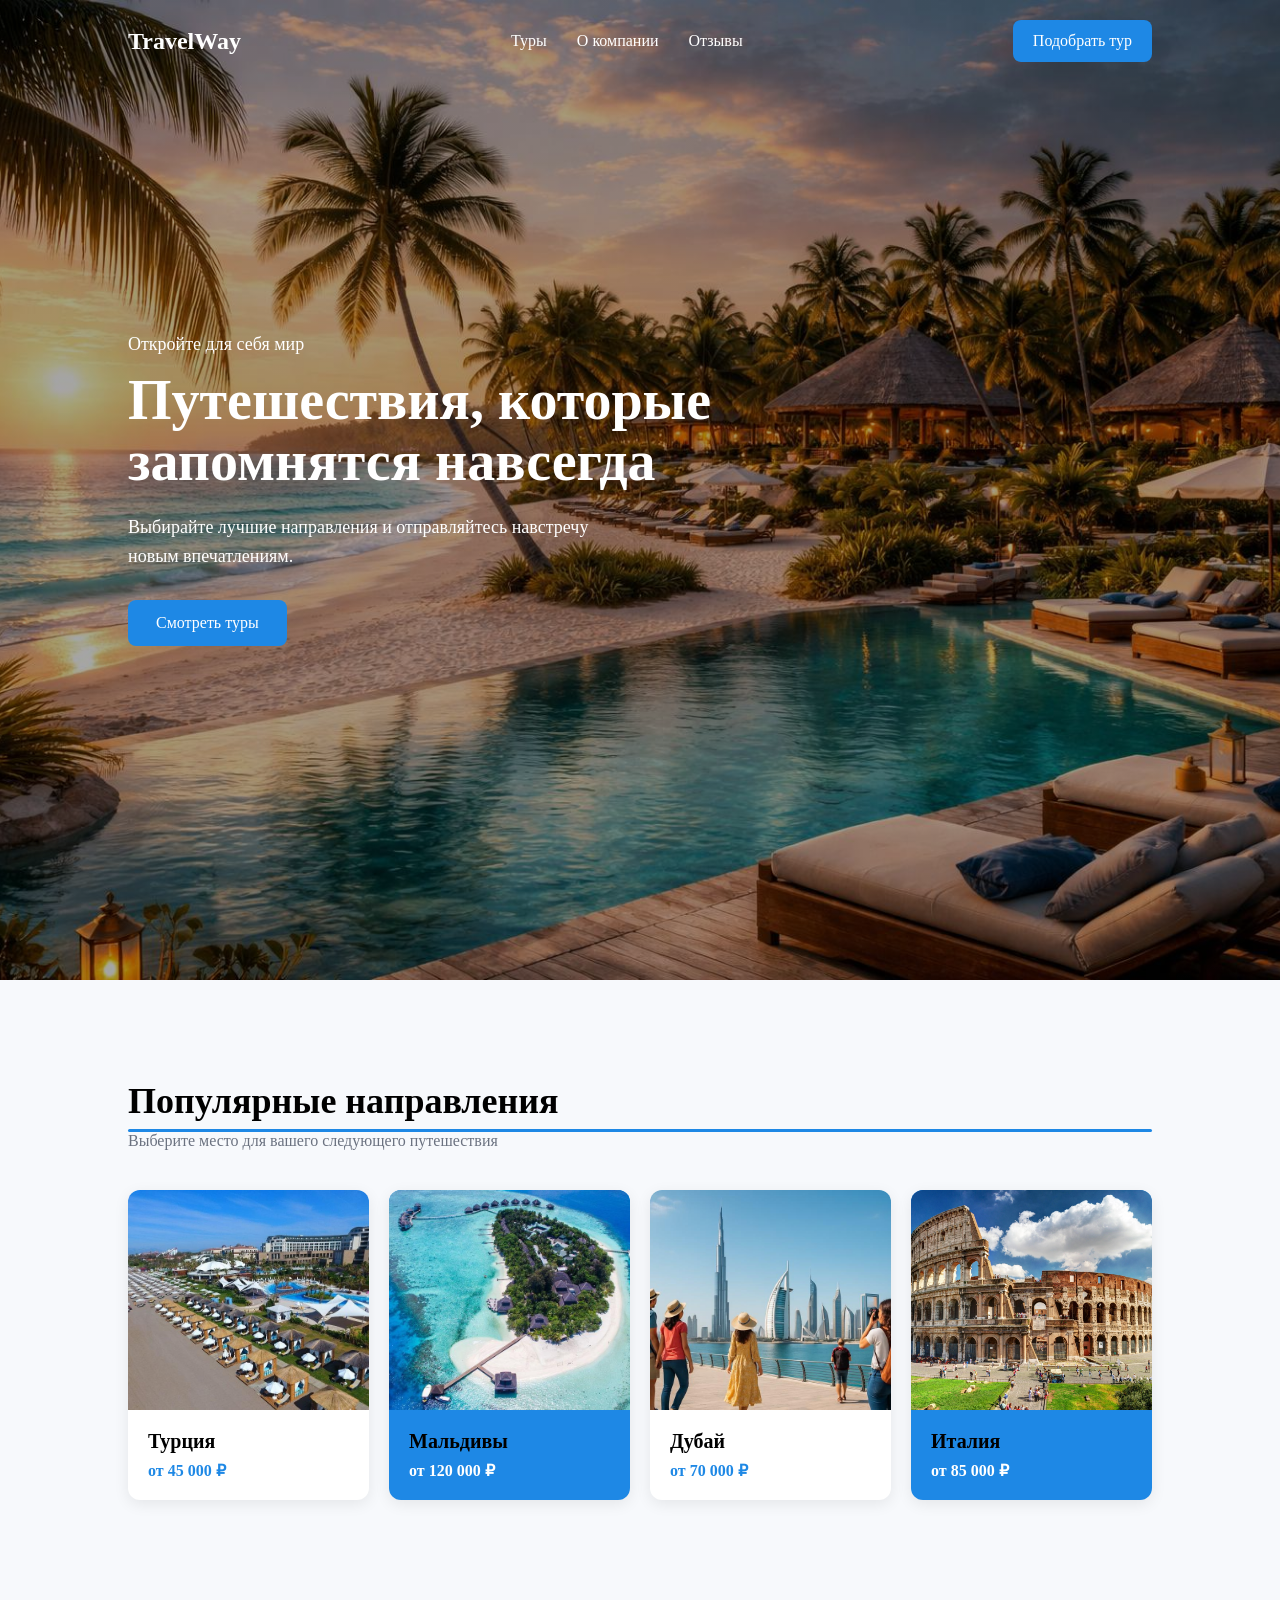
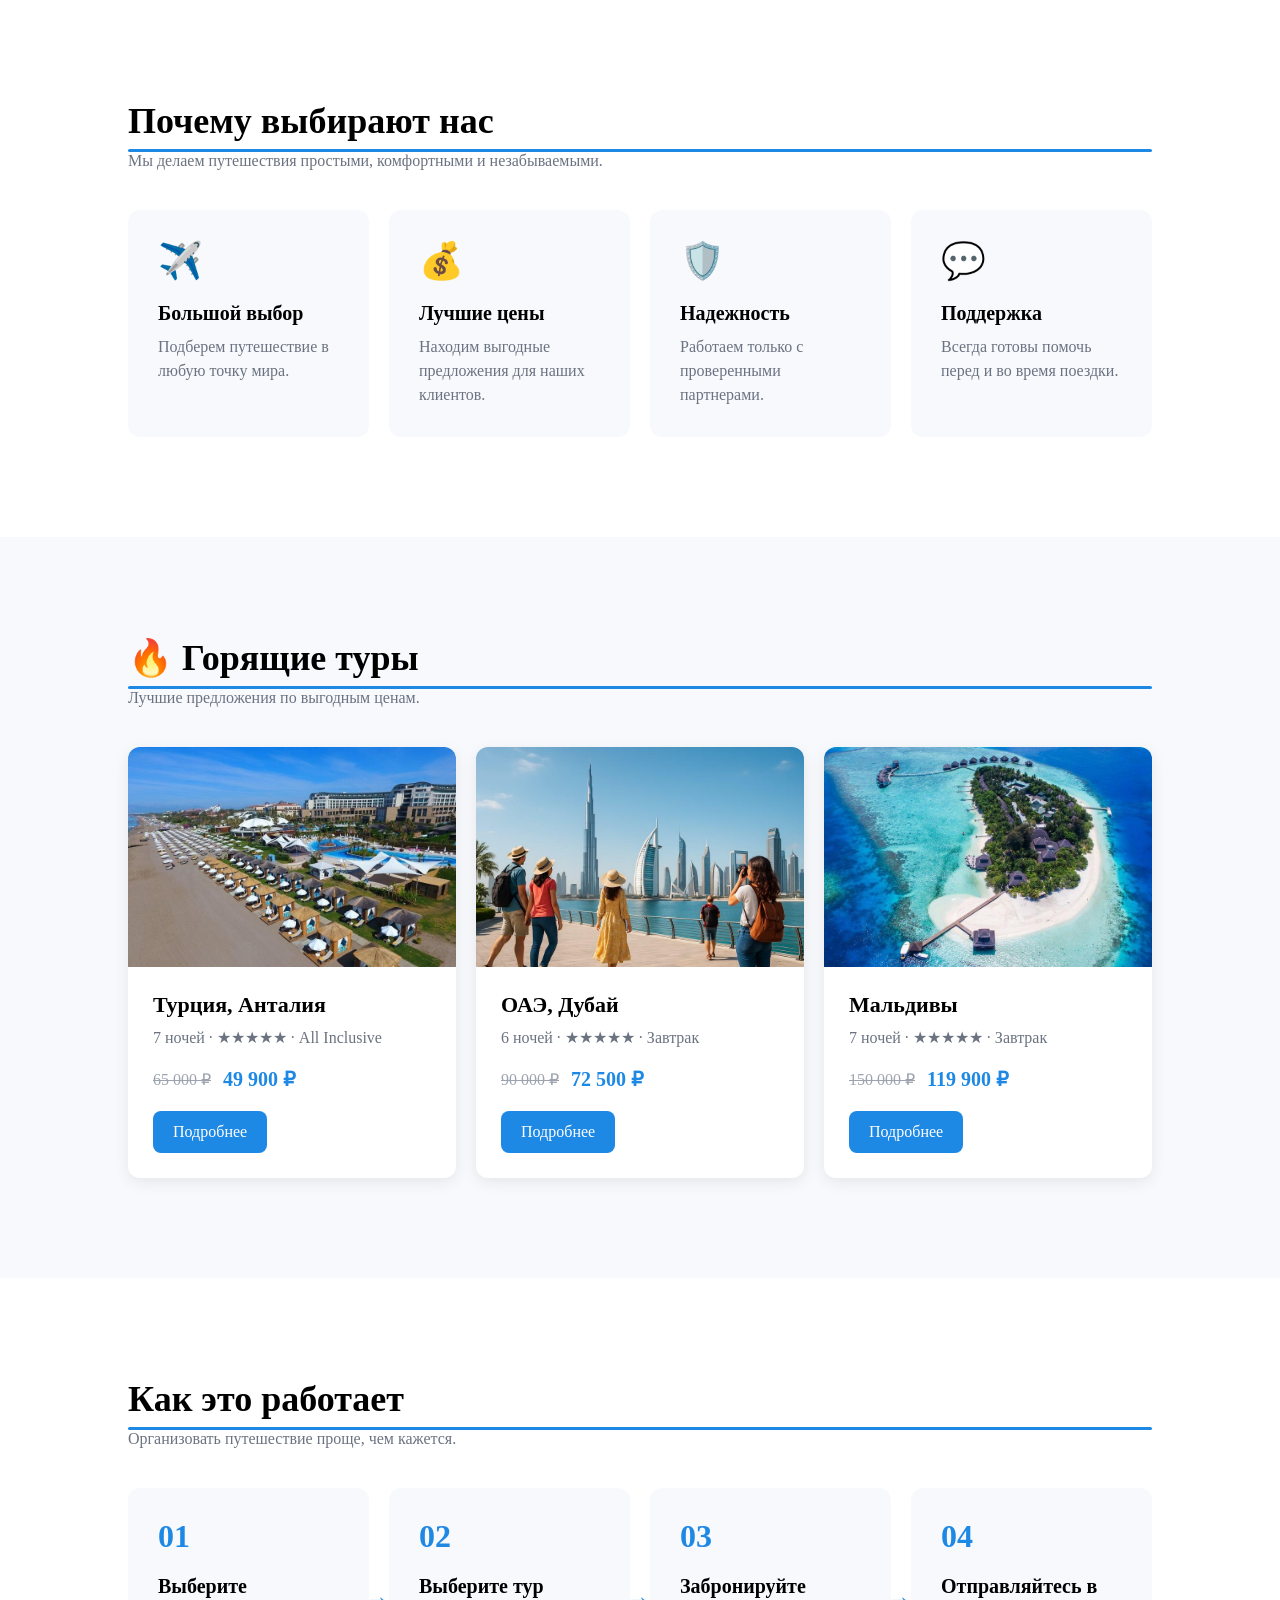
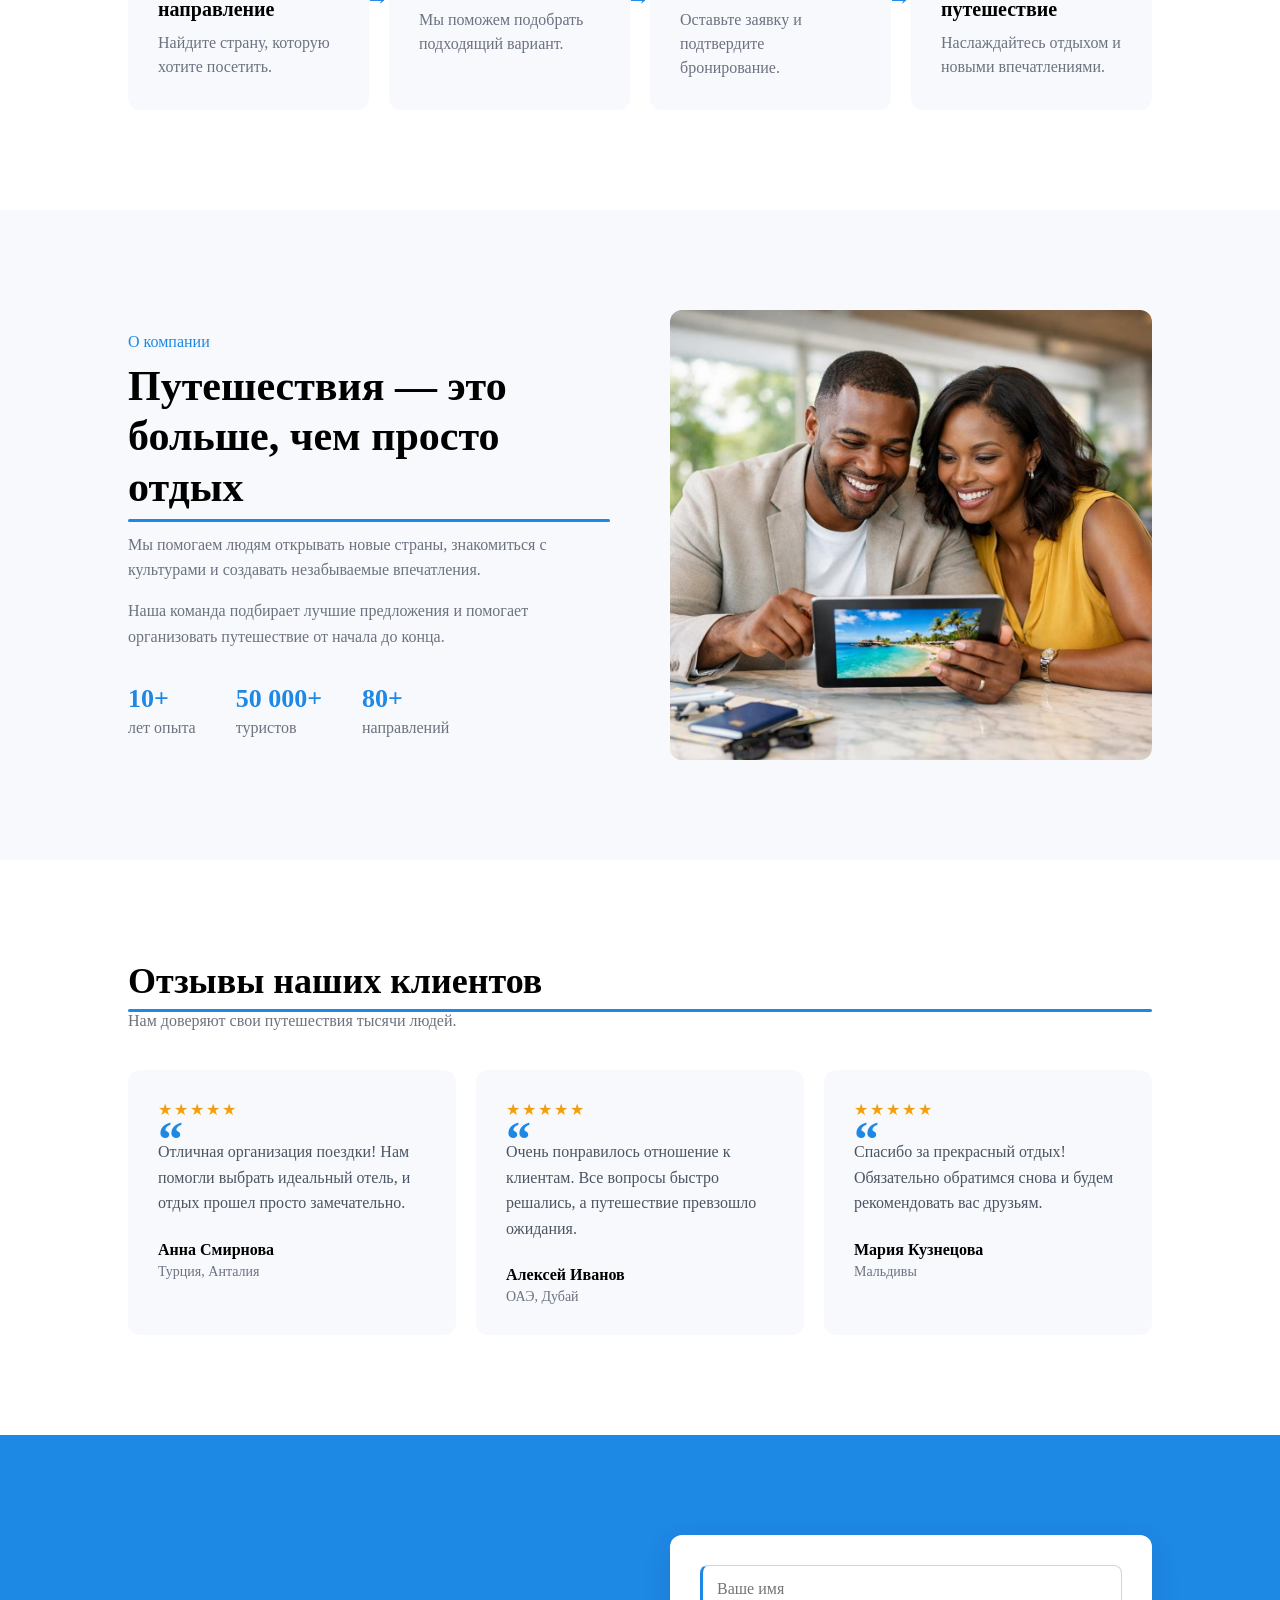
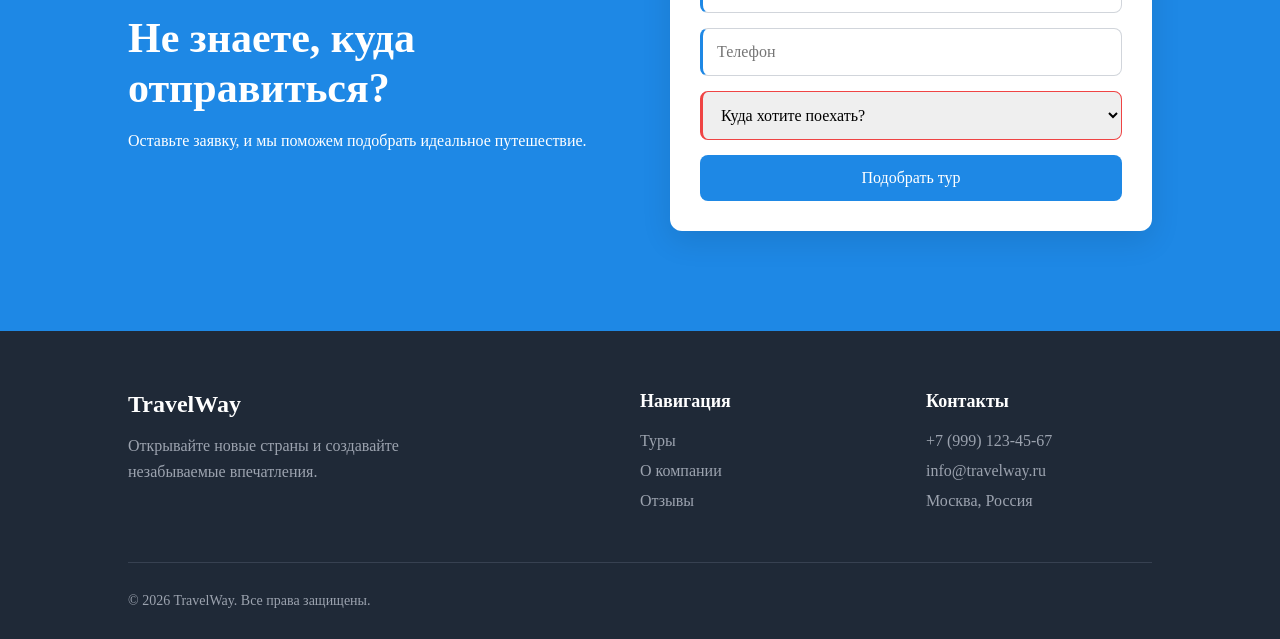
==== index.html @ 4aa08356 "first commit" ====
<!doctype html>
<html lang="ru">
    <head>
        <meta charset="UTF-8" />
        <meta name="viewport" content="width=device-width, initial-scale=1.0" />
        <link rel="stylesheet" href="css/global.css" />
        <link rel="stylesheet" href="css/theme.css" />
        <link rel="stylesheet" href="css/header_styles.css" />
        <link rel="stylesheet" href="css/hero_styles.css" />
        <link rel="stylesheet" href="css/destinations_styles.css" />
        <link rel="stylesheet" href="css/advantages_styles.css" />
        <link rel="stylesheet" href="css/hot-tours_styles.css" />
        <link rel="stylesheet" href="css/how-it-work_styles.css" />
        <link rel="stylesheet" href="css/about_styles.css" />
        <link rel="stylesheet" href="css/reviews_styles.css" />
        <link rel="stylesheet" href="css/app_styles.css" />
        <link rel="stylesheet" href="css/footer_styles.css" />
        <title>Travel Way</title>
    </head>
    <body>
        <header class="header">
            <div class="header__container">
                <a href="index.html" class="header__logo"> TravelWay </a>

                <nav class="header__nav">
                    <a href="#tours" class="header__link">Туры</a>
                    <a href="#about" class="header__link">О компании</a>
                    <a href="#reviews" class="header__link">Отзывы</a>
                </nav>

                <a href="#application" class="header__button"> Подобрать тур </a>
            </div>
        </header>

        <section class="hero">
            <div class="hero__content">
                <p class="hero__subtitle">Откройте для себя мир</p>

                <h1 class="hero__title">Путешествия, которые запомнятся навсегда</h1>

                <p class="hero__description">
                    Выбирайте лучшие направления и отправляйтесь навстречу новым впечатлениям.
                </p>

                <a href="#tours" class="hero__button"> Смотреть туры </a>
            </div>
        </section>

        <section class="destinations" id="destinations">
            <div class="destinations__container">
                <h2 class="destinations__title">Популярные направления</h2>

                <p class="destinations__description">Выберите место для вашего следующего путешествия</p>

                <div class="destinations__list">
                    <article class="destination-card">
                        <img class="destination-card__image" src="images/turkey.jpg" alt="Турция" />

                        <div class="destination-card__content">
                            <h3 class="destination-card__title">Турция</h3>
                            <p class="destination-card__price">от 45 000 ₽</p>
                        </div>
                    </article>

                    <article class="destination-card">
                        <img class="destination-card__image" src="images/maldives.jpg" alt="Мальдивы" />

                        <div class="destination-card__content">
                            <h3 class="destination-card__title">Мальдивы</h3>
                            <p class="destination-card__price">от 120 000 ₽</p>
                        </div>
                    </article>

                    <article class="destination-card">
                        <img class="destination-card__image" src="images/dubai.jpg" alt="Дубай" />

                        <div class="destination-card__content">
                            <h3 class="destination-card__title">Дубай</h3>
                            <p class="destination-card__price">от 70 000 ₽</p>
                        </div>
                    </article>

                    <article class="destination-card">
                        <img class="destination-card__image" src="images/italy.jpg" alt="Италия" />

                        <div class="destination-card__content">
                            <h3 class="destination-card__title">Италия</h3>
                            <p class="destination-card__price">от 85 000 ₽</p>
                        </div>
                    </article>
                </div>
            </div>
        </section>

        <section class="advantages">
            <div class="advantages__container">
                <h2 class="advantages__title">Почему выбирают нас</h2>

                <p class="advantages__description">Мы делаем путешествия простыми, комфортными и незабываемыми.</p>

                <div class="advantages__list">
                    <article class="advantage-card">
                        <div class="advantage-card__icon">✈️</div>

                        <h3 class="advantage-card__title">Большой выбор</h3>

                        <p class="advantage-card__description">Подберем путешествие в любую точку мира.</p>
                    </article>

                    <article class="advantage-card">
                        <div class="advantage-card__icon">💰</div>

                        <h3 class="advantage-card__title">Лучшие цены</h3>

                        <p class="advantage-card__description">Находим выгодные предложения для наших клиентов.</p>
                    </article>

                    <article class="advantage-card">
                        <div class="advantage-card__icon">🛡️</div>

                        <h3 class="advantage-card__title">Надежность</h3>

                        <p class="advantage-card__description">Работаем только с проверенными партнерами.</p>
                    </article>

                    <article class="advantage-card">
                        <div class="advantage-card__icon">💬</div>

                        <h3 class="advantage-card__title">Поддержка</h3>

                        <p class="advantage-card__description">Всегда готовы помочь перед и во время поездки.</p>
                    </article>
                </div>
            </div>
        </section>

        <section class="hot-tours" id="tours">
            <div class="hot-tours__container">
                <h2 class="hot-tours__title">🔥 Горящие туры</h2>

                <p class="hot-tours__description">Лучшие предложения по выгодным ценам.</p>

                <div class="hot-tours__list">
                    <article class="tour-card">
                        <img class="tour-card__image" src="images/turkey.jpg" alt="Турция, Анталия" />

                        <div class="tour-card__content">
                            <h3 class="tour-card__title">Турция, Анталия</h3>

                            <p class="tour-card__info">7 ночей · ★★★★★ · All Inclusive</p>

                            <div class="tour-card__prices">
                                <span class="tour-card__old-price"> 65 000 ₽ </span>

                                <span class="tour-card__price"> 49 900 ₽ </span>
                            </div>

                            <a href="#" class="tour-card__button"> Подробнее </a>
                        </div>
                    </article>

                    <article class="tour-card">
                        <img class="tour-card__image" src="images/dubai.jpg" alt="Дубай" />

                        <div class="tour-card__content">
                            <h3 class="tour-card__title">ОАЭ, Дубай</h3>

                            <p class="tour-card__info">6 ночей · ★★★★★ · Завтрак</p>

                            <div class="tour-card__prices">
                                <span class="tour-card__old-price"> 90 000 ₽ </span>

                                <span class="tour-card__price"> 72 500 ₽ </span>
                            </div>

                            <a href="#" class="tour-card__button"> Подробнее </a>
                        </div>
                    </article>

                    <article class="tour-card">
                        <img class="tour-card__image" src="images/maldives.jpg" alt="Мальдивы" />

                        <div class="tour-card__content">
                            <h3 class="tour-card__title">Мальдивы</h3>

                            <p class="tour-card__info">7 ночей · ★★★★★ · Завтрак</p>

                            <div class="tour-card__prices">
                                <span class="tour-card__old-price"> 150 000 ₽ </span>

                                <span class="tour-card__price"> 119 900 ₽ </span>
                            </div>

                            <a href="#" class="tour-card__button"> Подробнее </a>
                        </div>
                    </article>
                </div>
            </div>
        </section>

        <section class="how-it-works">
            <div class="how-it-works__container">
                <h2 class="how-it-works__title">Как это работает</h2>

                <p class="how-it-works__description">Организовать путешествие проще, чем кажется.</p>

                <div class="how-it-works__list">
                    <article class="step-card">
                        <span class="step-card__number">01</span>

                        <h3 class="step-card__title">Выберите направление</h3>

                        <p class="step-card__description">Найдите страну, которую хотите посетить.</p>
                    </article>

                    <article class="step-card">
                        <span class="step-card__number">02</span>

                        <h3 class="step-card__title">Выберите тур</h3>

                        <p class="step-card__description">Мы поможем подобрать подходящий вариант.</p>
                    </article>

                    <article class="step-card">
                        <span class="step-card__number">03</span>

                        <h3 class="step-card__title">Забронируйте</h3>

                        <p class="step-card__description">Оставьте заявку и подтвердите бронирование.</p>
                    </article>

                    <article class="step-card">
                        <span class="step-card__number">04</span>

                        <h3 class="step-card__title">Отправляйтесь в путешествие</h3>

                        <p class="step-card__description">Наслаждайтесь отдыхом и новыми впечатлениями.</p>
                    </article>
                </div>
            </div>
        </section>

        <section class="about" id="about">
            <div class="about__container">
                <div class="about__content">
                    <p class="about__subtitle">О компании</p>

                    <h2 class="about__title">Путешествия — это больше, чем просто отдых</h2>

                    <p class="about__description">
                        Мы помогаем людям открывать новые страны, знакомиться с культурами и создавать незабываемые
                        впечатления.
                    </p>

                    <p class="about__description">
                        Наша команда подбирает лучшие предложения и помогает организовать путешествие от начала до
                        конца.
                    </p>

                    <div class="about__statistics">
                        <div class="statistic">
                            <span class="statistic__number">10+</span>
                            <span class="statistic__text">лет опыта</span>
                        </div>

                        <div class="statistic">
                            <span class="statistic__number">50 000+</span>
                            <span class="statistic__text">туристов</span>
                        </div>

                        <div class="statistic">
                            <span class="statistic__number">80+</span>
                            <span class="statistic__text">направлений</span>
                        </div>
                    </div>
                </div>

                <div class="about__image-wrapper">
                    <img class="about__image" src="images/img7.jpg" alt="Путешественники" />
                </div>
            </div>
        </section>

        <section class="reviews" id="reviews">
            <div class="reviews__container">
                <h2 class="reviews__title">Отзывы наших клиентов</h2>

                <p class="reviews__description">Нам доверяют свои путешествия тысячи людей.</p>

                <div class="reviews__list">
                    <article class="review-card">
                        <div class="review-card__rating">★★★★★</div>

                        <p class="review-card__text">
                            Отличная организация поездки! Нам помогли выбрать идеальный отель, и отдых прошел просто
                            замечательно.
                        </p>

                        <div class="review-card__author">
                            <span class="review-card__name"> Анна Смирнова </span>

                            <span class="review-card__location"> Турция, Анталия </span>
                        </div>
                    </article>

                    <article class="review-card">
                        <div class="review-card__rating">★★★★★</div>

                        <p class="review-card__text">
                            Очень понравилось отношение к клиентам. Все вопросы быстро решались, а путешествие превзошло
                            ожидания.
                        </p>

                        <div class="review-card__author">
                            <span class="review-card__name"> Алексей Иванов </span>

                            <span class="review-card__location"> ОАЭ, Дубай </span>
                        </div>
                    </article>

                    <article class="review-card">
                        <div class="review-card__rating">★★★★★</div>

                        <p class="review-card__text">
                            Спасибо за прекрасный отдых! Обязательно обратимся снова и будем рекомендовать вас друзьям.
                        </p>

                        <div class="review-card__author">
                            <span class="review-card__name"> Мария Кузнецова </span>

                            <span class="review-card__location"> Мальдивы </span>
                        </div>
                    </article>
                </div>
            </div>
        </section>

        <section class="application" id="application">
            <div class="application__container">
                <div class="application__content">
                    <h2 class="application__title">Не знаете, куда отправиться?</h2>

                    <p class="application__description">
                        Оставьте заявку, и мы поможем подобрать идеальное путешествие.
                    </p>
                </div>

                <form class="application__form">
                    <input class="application__input" type="text" placeholder="Ваше имя" required />

                    <input class="application__input" type="tel" placeholder="Телефон" required />

                    <select class="application__select" required>
                        <option value="" selected disabled>Куда хотите поехать?</option>

                        <option value="turkey">Турция</option>
                        <option value="uae">ОАЭ</option>
                        <option value="maldives">Мальдивы</option>
                        <option value="italy">Италия</option>
                    </select>

                    <button class="application__button" type="submit">Подобрать тур</button>
                </form>
            </div>
        </section>

        <footer class="footer">
            <div class="footer__container">
                <div class="footer__main">
                    <div class="footer__brand">
                        <a href="#" class="footer__logo"> TravelWay </a>

                        <p class="footer__description">
                            Открывайте новые страны и создавайте незабываемые впечатления.
                        </p>
                    </div>

                    <div class="footer__column">
                        <h3 class="footer__title">Навигация</h3>

                        <ul class="footer__list">
                            <li class="footer__item">
                                <a href="#tours" class="footer__link">Туры</a>
                            </li>

                            <li class="footer__item">
                                <a href="#about" class="footer__link">О компании</a>
                            </li>

                            <li class="footer__item">
                                <a href="#reviews" class="footer__link">Отзывы</a>
                            </li>
                        </ul>
                    </div>

                    <div class="footer__column">
                        <h3 class="footer__title">Контакты</h3>

                        <ul class="footer__list">
                            <li class="footer__item">
                                <a href="tel:+79991234567" class="footer__link"> +7 (999) 123-45-67 </a>
                            </li>

                            <li class="footer__item">
                                <a href="mailto:info@travelway.ru" class="footer__link"> info@travelway.ru </a>
                            </li>

                            <li class="footer__item">Москва, Россия</li>
                        </ul>
                    </div>
                </div>

                <div class="footer__bottom">
                    <p class="footer__copyright">© 2026 TravelWay. Все права защищены.</p>
                </div>
            </div>
        </footer>
    </body>
</html>
---- css/global.css ----
* {
    margin: 0;
    padding: 0;
}

ul {
  list-style-type: none;
  margin: 0;
  padding: 0;
}

a {
    text-decoration: none;
}

h2 {
    position: relative;
}

h2::after {
    content: "";
    position: absolute;
    bottom: -10px;
    left: 0;

    width: 100%;
    height: 3px;

    background-color: #1e88e5;
    border-radius: 2px;
}
---- css/theme.css ----
:root {
    --primaryColor: #1E88E5;
    --accentColor: #00BFA6;
    --bgColor: #F7F9FC;
    --fontColor: #1F2937;

    --mediaLarge: "(max-width: 1019px)";
    --mediaMedium: "(max-width: 769px)";
    --mediaSmall: "(max-width: 426px)";
}
---- css/header_styles.css ----
.header {
    position: absolute;
    top: 0;
    left: 0;
    width: 100%;
    padding: 20px 10%;
    box-sizing: border-box;
    z-index: 10;

    .header__container {
        display: flex;
        align-items: center;
        justify-content: space-between;
        max-width: 1200px;
        margin: 0 auto;
    }
}

.header__logo {
    color: #ffffff;
    font-size: 24px;
    font-weight: 700;
    text-decoration: none;
}

.header__nav {
    display: flex;
    gap: 30px;
    ~a {
        color: #ffffff;
    }
}

.header__link {
    color: #ffffff;
}

.header__link:hover {
    opacity: 0.8;
}

.header__link[href^="#"]::after {
    content: "";

    position: absolute;
    bottom: -5px;
    left: 0;

    width: 0;
    height: 2px;

    background-color: #ffffff;
    transition: width 0.2s;
}

.header__link[href^="#"]:hover::after {
    width: 100%;
}

.header__button {
    padding: 12px 20px;
    border-radius: 8px;
    background-color: #1e88e5;
    color: #ffffff;
    text-decoration: none;
}

.header__button:hover {
    background-color: #1976d2;
}

@media (max-width: 700px) {
    .header__nav {
        display: none;
    }
}

@media (max-width: 500px) {
    .header {
        padding: 20px;
    }

    .header__button {
        padding: 10px 15px;
        font-size: 14px;
    }

}
---- css/hero_styles.css ----
.hero {
    min-height: 100vh;
    display: flex;
    align-items: center;
    padding: 40px 10%;
    background:
        linear-gradient(rgba(0, 0, 0, 0.35), rgba(0, 0, 0, 0.35)),
        url("../images/img1.jpg") center / cover;
}

.hero__content {
    max-width: 650px;
    color: #ffffff;
}

.hero__subtitle {
    margin-bottom: 15px;
    font-size: 18px;
}

.hero__title {
    margin-bottom: 20px;
    font-size: 56px;
    line-height: 1.1;
}

.hero__description {
    max-width: 500px;
    margin-bottom: 30px;
    font-size: 18px;
    line-height: 1.6;
}

.hero__button {
    display: inline-block;
    padding: 14px 28px;
    border-radius: 8px;
    background-color: #1e88e5;
    color: #ffffff;
    text-decoration: none;
}

.hero__button:hover {
    background-color: #1976d2;
}
---- css/destinations_styles.css ----
.destinations {
    padding: 100px 10%;
    background-color: #f7f9fc;
}

.destinations__container {
    max-width: 1200px;
    margin: 0 auto;

    .destinations__title {
        margin-bottom: 10px;
        font-size: 36px;
    }

    >p {
        margin-bottom: 40px;
        color: #6b7280;
    }

}


/* Вверху destinations__description */

.destinations__list {
    display: grid;
    grid-template-columns: repeat(4, 1fr);
    gap: 20px;
}

.destination-card {
    overflow: hidden;
    border-radius: 12px;
    background-color: #ffffff;
    box-shadow: 0 4px 15px rgba(0, 0, 0, 0.08);
}

.destination-card:nth-child(even) {
    background-color: var(--primaryColor);

    .destination-card__price {
        color: #ffffff;
    }
}

.destination-card__image {
    display: block;
    width: 100%;
    height: 220px;
    object-fit: cover;
}

.destination-card__content {
    padding: 20px;
}

.destination-card__title {
    margin-bottom: 8px;
    font-size: 20px;
}

.destination-card__price {
    color: var(--primaryColor);
    font-weight: 600;
}

@media (max-width: 900px) {
    .destinations__list {
        grid-template-columns: repeat(2, 1fr);
    }
}

@media (max-width: 500px) {
    .destinations {
        padding: 70px 20px;
    }

    .destinations__list {
        grid-template-columns: 1fr;
    }

    .destinations__title {
        font-size: 30px;
    }
}
---- css/advantages_styles.css ----
.advantages {
    padding: 100px 10%;
}

.advantages__container {
    max-width: 1200px;
    margin: 0 auto;
}

.advantages__title {
    margin-bottom: 10px;
    font-size: 36px;
}

.advantages__description {
    margin-bottom: 40px;
    color: #6b7280;
}

.advantages__list {
    display: grid;
    grid-template-columns: repeat(4, 1fr);
    gap: 20px;
}

.advantage-card {
    padding: 30px;
    border-radius: 12px;
    background-color: #f7f9fc;
}

.advantage-card__icon {
    margin-bottom: 20px;
    font-size: 36px;
}

.advantage-card__title {
    margin-bottom: 10px;
    font-size: 20px;
}

.advantage-card__description {
    margin: 0;
    color: #6b7280;
    line-height: 1.5;
}

@media (max-width: 900px) {
    .advantages__list {
        grid-template-columns: repeat(2, 1fr);
    }
}

@media (max-width: 500px) {
    .advantages {
        padding: 70px 20px;
    }

    .advantages__list {
        grid-template-columns: 1fr;
    }

    .advantages__title {
        font-size: 30px;
    }
}
---- css/hot-tours_styles.css ----
.hot-tours {
    padding: 100px 10%;
    background-color: #f7f9fc;
}

.hot-tours__container {
    max-width: 1200px;
    margin: 0 auto;
}

.hot-tours__title {
    margin-bottom: 10px;
    font-size: 36px;
}

.hot-tours__description {
    margin-bottom: 40px;
    color: #6b7280;
}

.hot-tours__list {
    display: grid;
    grid-template-columns: repeat(3, 1fr);
    gap: 20px;
}

.tour-card {
    overflow: hidden;
    border-radius: 12px;
    background-color: #ffffff;
    box-shadow: 0 4px 15px rgba(0, 0, 0, 0.08);
}

.tour-card__image {
    display: block;
    width: 100%;
    height: 220px;
    object-fit: cover;
}

.tour-card__content {
    padding: 25px;
}

.tour-card__title {
    margin-bottom: 10px;
    font-size: 22px;
}

.tour-card__info {
    margin-bottom: 20px;
    color: #6b7280;
}

.tour-card__prices {
    display: flex;
    align-items: center;
    gap: 12px;
    margin-bottom: 20px;
}

.tour-card__old-price {
    color: #9ca3af;
    text-decoration: line-through;
}

.tour-card__price {
    font-size: 20px;
    font-weight: 600;
    color: #1e88e5;
}

.tour-card__button {
    display: inline-block;
    padding: 12px 20px;
    border-radius: 8px;
    background-color: #1e88e5;
    color: #ffffff;
    text-decoration: none;
}

.tour-card__button:hover {
    background-color: #1976d2;
}

@media (max-width: 900px) {
    .hot-tours__list {
        grid-template-columns: repeat(2, 1fr);
    }
}

@media (max-width: 600px) {
    .hot-tours {
        padding: 70px 20px;
    }

    .hot-tours__list {
        grid-template-columns: 1fr;
    }

    .hot-tours__title {
        font-size: 30px;
    }

}
---- css/how-it-work_styles.css ----
.how-it-works {
    padding: 100px 10%;
}

.how-it-works__container {
    max-width: 1200px;
    margin: 0 auto;
}

.how-it-works__title {
    margin-bottom: 10px;
    font-size: 36px;
}

.how-it-works__description {
    margin-bottom: 40px;
    color: #6b7280;
}

.how-it-works__list {
    display: grid;
    grid-template-columns: repeat(4, 1fr);
    gap: 20px;
}

.step-card {
    position: relative;
    padding: 30px;
    border-radius: 12px;
    background-color: #f7f9fc;
}

.step-card:not(:last-child)::after {
    content: "→";

    position: absolute;
    top: 50%;
    right: -20px;

    transform: translateY(-50%);

    color: #1e88e5;
    font-size: 24px;
}

.step-card__number {
    display: block;
    margin-bottom: 20px;
    font-size: 32px;
    font-weight: 700;
    color: #1e88e5;
}

.step-card__title {
    margin-bottom: 10px;
    font-size: 20px;
}

.step-card__description {
    margin: 0;
    color: #6b7280;
    line-height: 1.5;
}

@media (max-width: 900px) {
    .how-it-works__list {
        grid-template-columns: repeat(2, 1fr);
    }

    .step-card::after {
        display: none;
    }
}

@media (max-width: 500px) {
    .how-it-works {
        padding: 70px 20px;
    }


    .how-it-works__list {
        grid-template-columns: 1fr;
    }

    .how-it-works__title {
        font-size: 30px;
    }

}
---- css/about_styles.css ----
.about {
    padding: 100px 10%;
    background-color: #f7f9fc;
}

.about__container {
    display: grid;
    grid-template-columns: 1fr 1fr;
    align-items: center;
    gap: 60px;
    max-width: 1200px;
    margin: 0 auto;
}

.about__subtitle {
    margin-bottom: 10px;
    color: #1e88e5;
}

.about__title {
    margin-bottom: 20px;
    font-size: 42px;
    line-height: 1.2;
}

.about__description {
    margin-bottom: 15px;
    color: #6b7280;
    line-height: 1.6;
}

.about__statistics {
    display: flex;
    gap: 40px;
    margin-top: 35px;
}

.statistic {
    display: flex;
    flex-direction: column;
}

.statistic__number {
    font-size: 26px;
    font-weight: 700;
    color: #1e88e5;
}

.statistic__text {
    margin-top: 5px;
    color: #6b7280;
}

.about__image-wrapper {
    overflow: hidden;
    border-radius: 12px;
}

.about__image {
    display: block;
    width: 100%;
    height: 450px;
    object-fit: cover;
}

@media (max-width: 900px) {
    .about__container {
        grid-template-columns: 1fr;
    }

    .about__image {
        height: 350px;
    }

}

@media (max-width: 500px) {
    .about {
        padding: 70px 20px;
    }

    .about__title {
        font-size: 30px;
    }

    .about__statistics {
        flex-wrap: wrap;
        gap: 25px;
    }

}
---- css/reviews_styles.css ----
.reviews {
    padding: 100px 10%;
}

.reviews__container {
    max-width: 1200px;
    margin: 0 auto;
}

.reviews__title {
    margin-bottom: 10px;
    font-size: 36px;
}

.reviews__description {
    margin-bottom: 40px;
    color: #6b7280;
}

.reviews__list {
    display: grid;
    grid-template-columns: repeat(3, 1fr);
    gap: 20px;
}

.review-card {
    padding: 30px;
    border-radius: 12px;
    background-color: #f7f9fc;
}

.review-card__rating {
    margin-bottom: 20px;
    color: #f59e0b;
    letter-spacing: 2px;
}

.review-card__text {
    position: relative;
    margin-bottom: 25px;
    line-height: 1.6;
    color: #4b5563;
}

.review-card__text::before {
    content: "“";

    position: absolute;
    top: -40px;
    left: 0;

    color: #1e88e5;
    font-size: 50px;
    font-weight: 700;
}

.review-card__author {
    display: flex;
    flex-direction: column;
}

.review-card__name {
    font-weight: 600;
}

.review-card__location {
    margin-top: 5px;
    color: #6b7280;
    font-size: 14px;
}

@media (max-width: 900px) {
    .reviews__list {
        grid-template-columns: 1fr;
    }
}

@media (max-width: 500px) {
    .reviews {
        padding: 70px 20px;
    }


    .reviews__title {
        font-size: 30px;
    }


}
---- css/app_styles.css ----
.application {
    padding: 100px 10%;
    background-color: #1e88e5;
}

.application__container {
    display: grid;
    grid-template-columns: 1fr 1fr;
    align-items: center;
    gap: 60px;
    max-width: 1200px;
    margin: 0 auto;
}

.application__title {
    margin-bottom: 15px;
    color: #ffffff;
    font-size: 42px;
    line-height: 1.2;
}

.application__description {
    margin: 0;
    color: #ffffff;
    line-height: 1.6;
}

.application__form {
    display: flex;
    flex-direction: column;
    gap: 15px;
    padding: 30px;
    border-radius: 12px;
    background-color: #ffffff;
    box-shadow: 0 10px 30px rgba(0, 0, 0, 0.1);
}

.application__input,
.application__select {
    width: 100%;
    padding: 14px;
    border: 1px solid #d1d5db;
    box-sizing: border-box;
    border-radius: 8px;
    outline: none;
    font: inherit;
    transition: border-color 0.2s, box-shadow 0.2s;
}

.application__input:focus,
.application__select:focus {
    border-color: #1e88e5;
    box-shadow: 0 0 0 3px rgba(30, 136, 229, 0.15);
}

/* Обязательные поля */

.application__input:required,
.application__select:required {
    border-left: 3px solid #1e88e5;
}

/* Корректно заполненные поля */

.application__input:valid,
.application__select:valid {
    border-color: #22c55e;
}

/* Некорректно заполненные поля */

.application__input:invalid:not(:placeholder-shown) {
    border-color: #ef4444;
}

.application__select:invalid {
    border-color: #ef4444;
}

/* Кнопка */

:default {
    padding: 14px;
    border: none;
    border-radius: 8px;
    background-color: #1e88e5;
    color: #ffffff;
    font: inherit;
    cursor: pointer;
    transition: background-color 0.2s, transform 0.2s;
}

.application__button:hover {
    background-color: #1976d2;
}

.application__button:active {
    transform: scale(0.98);
}

.application__button:focus {
    outline: 3px solid rgba(30, 136, 229, 0.3);
}

/* Адаптивность */

@media (max-width: 900px) {
    .application__container {
        grid-template-columns: 1fr;
    }
}

@media (max-width: 500px) {
    .application {
        padding: 70px 20px;
    }

    .application__title {
        font-size: 30px;
    }

    .application__form {
        padding: 20px;
    }
}
---- css/footer_styles.css ----
.footer {
    padding: 60px 10% 30px;
    background-color: #1f2937;
    color: #ffffff;
}

.footer__container {
    max-width: 1200px;
    margin: 0 auto;
}

.footer__main {
    display: grid;
    grid-template-columns: 2fr 1fr 1fr;
    gap: 60px;
    padding-bottom: 40px;
}

.footer__logo {
    color: #ffffff;
    font-size: 24px;
    font-weight: 700;
    text-decoration: none;
}

.footer__description {
    max-width: 350px;
    margin-top: 15px;
    color: #9ca3af;
    line-height: 1.6;
}

.footer__title {
    margin-bottom: 20px;
    font-size: 18px;
}

.footer__list {
    margin: 0;
    padding: 0;
    list-style: none;
}

.footer__item {
    margin-bottom: 12px;
    color: #9ca3af;
}

.footer__link {
    color: #9ca3af;
    text-decoration: none;
}

.footer__link:hover {
    color: #ffffff;
}

.footer__bottom {
    padding-top: 30px;
    border-top: 1px solid #374151;
}

.footer__copyright {
    margin: 0;
    color: #9ca3af;
    font-size: 14px;
}

@media (max-width: 700px) {
    .footer__main {
        grid-template-columns: 1fr;
        gap: 35px;
    }
}

@media (max-width: 500px) {
    .footer {
        padding: 50px 20px 25px;
    }
}
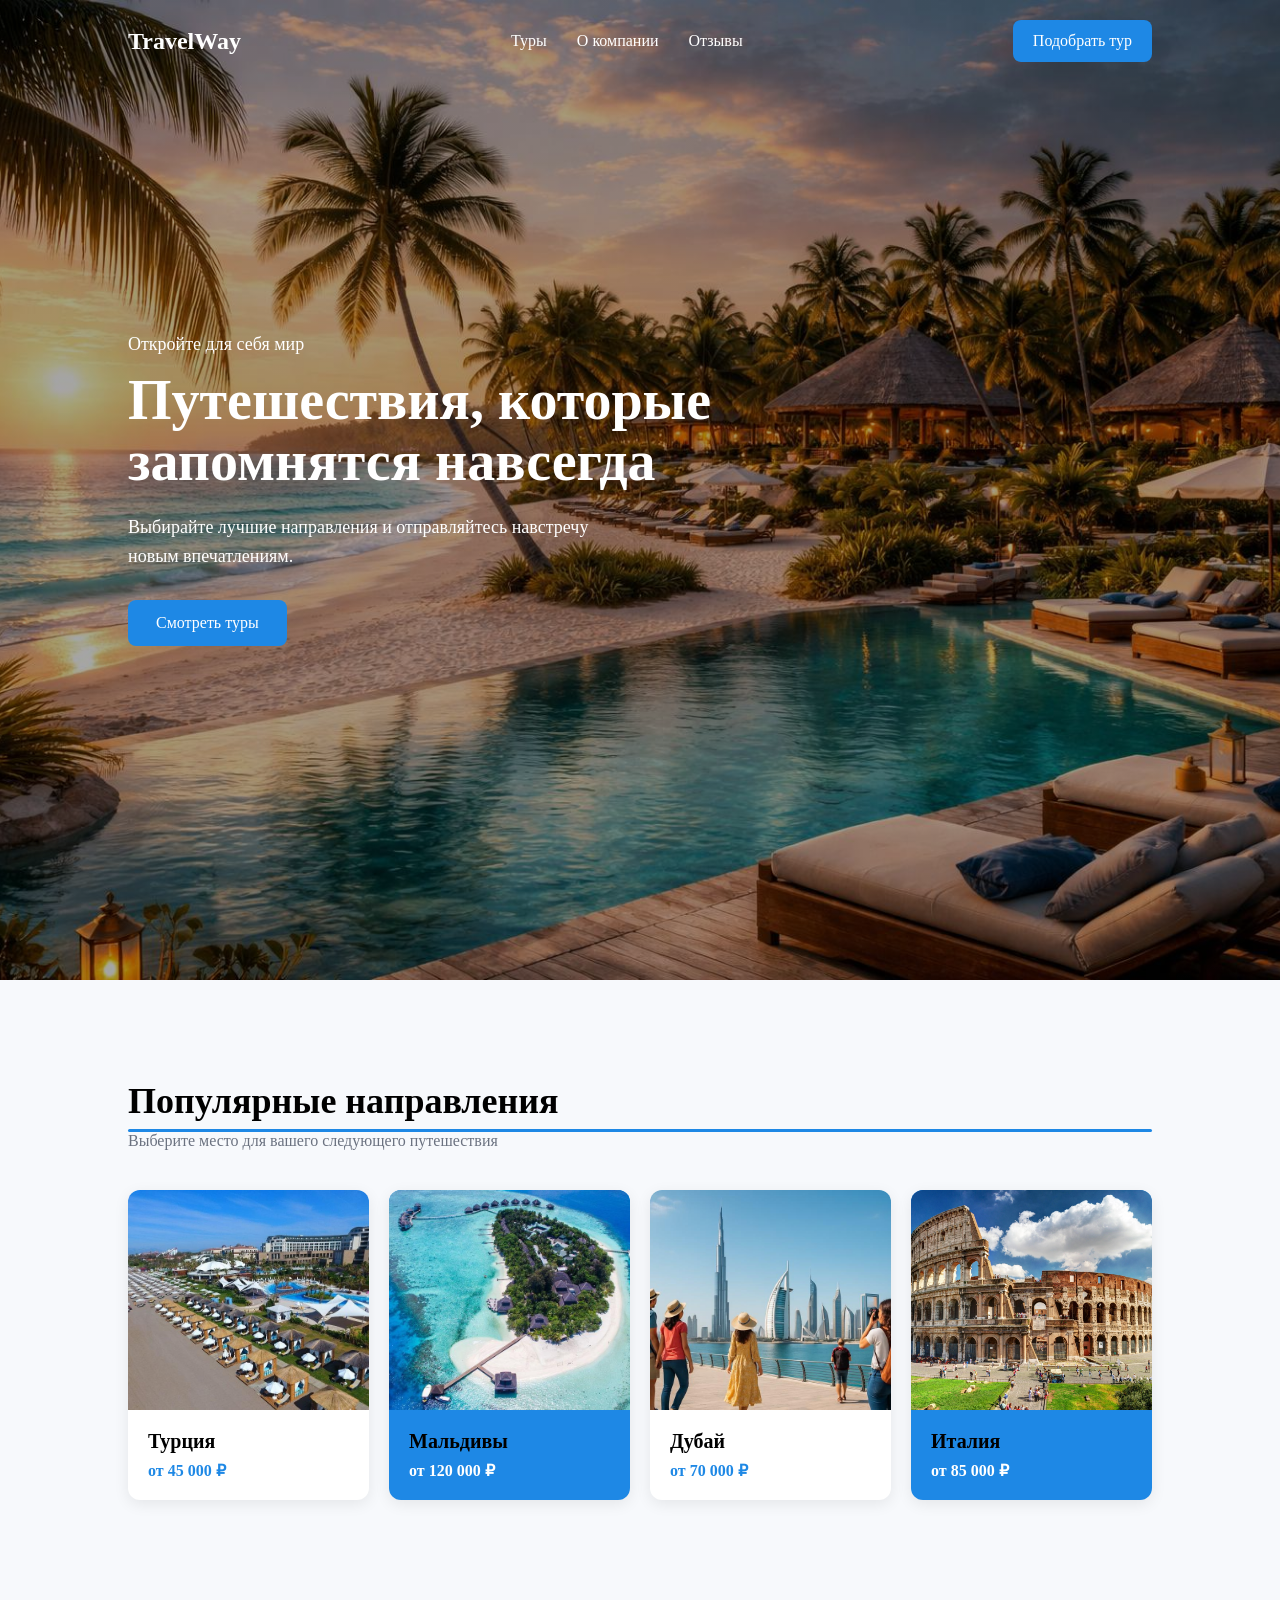
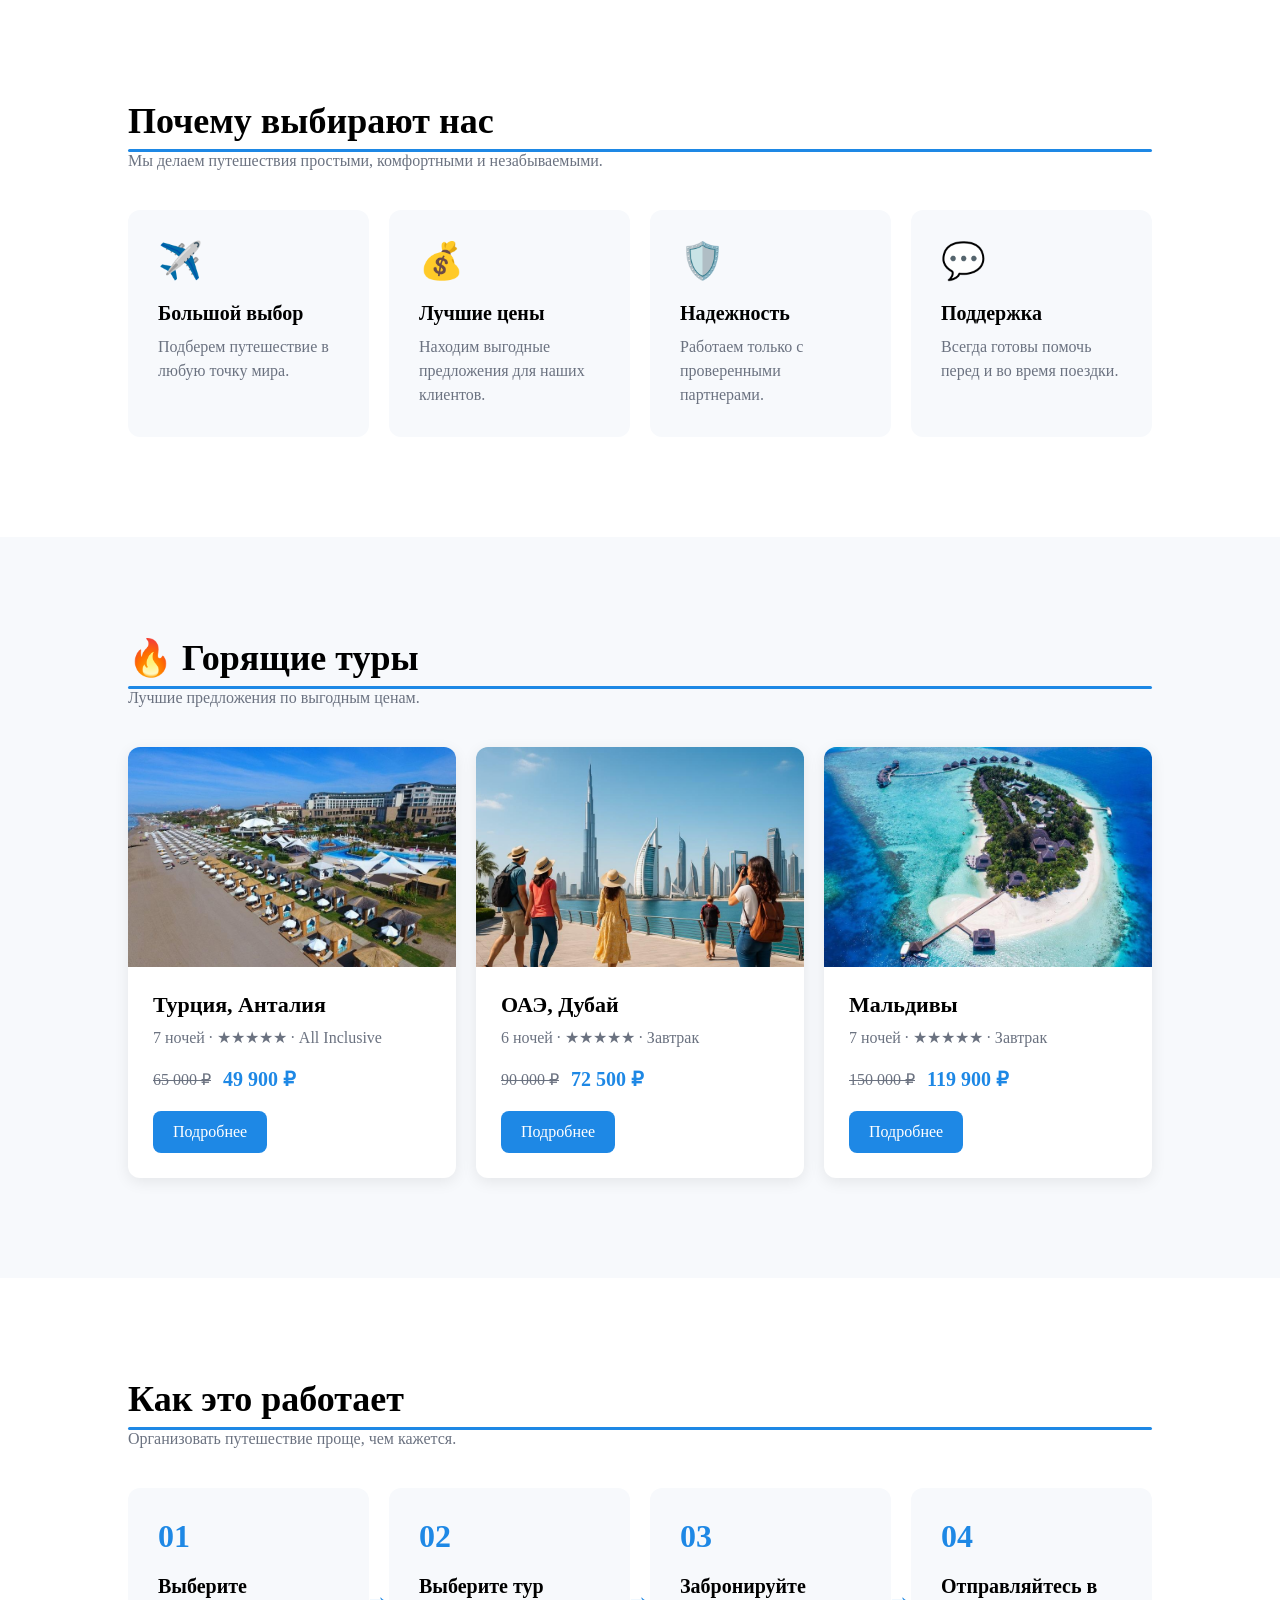
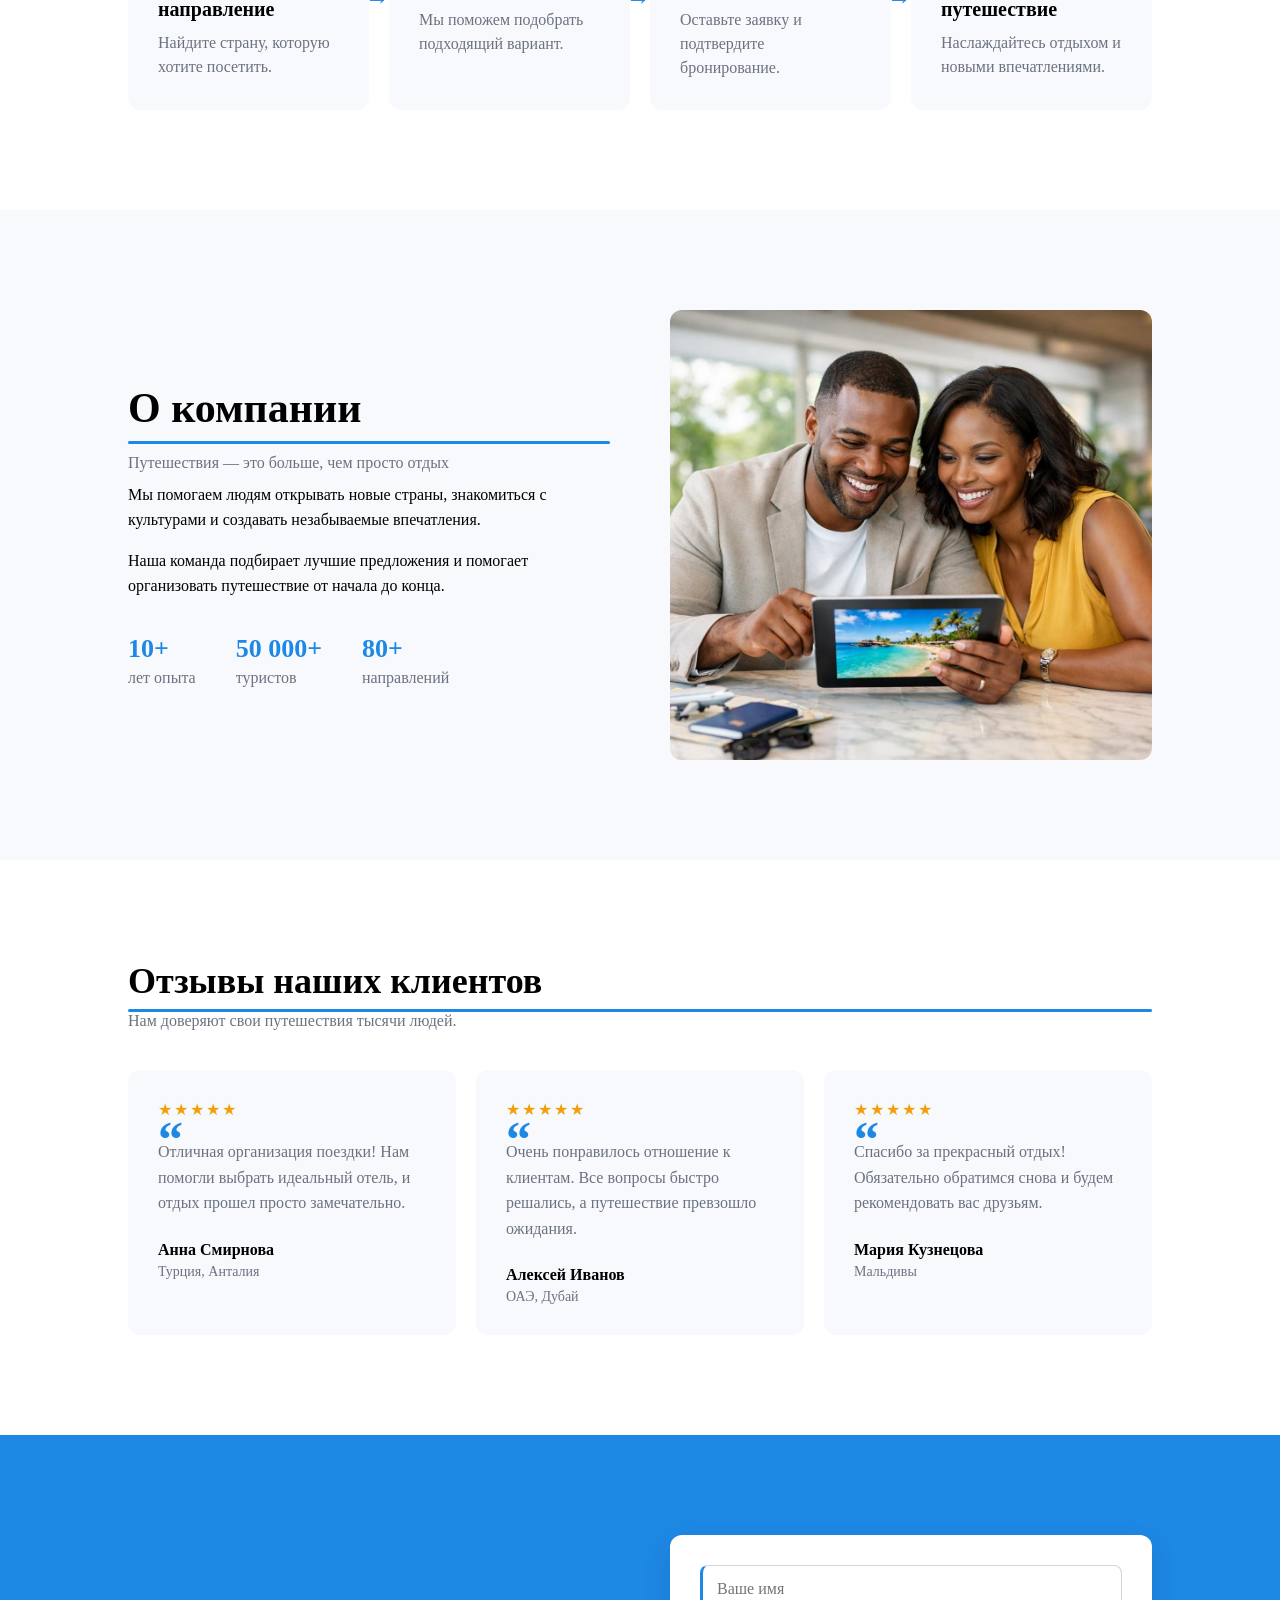
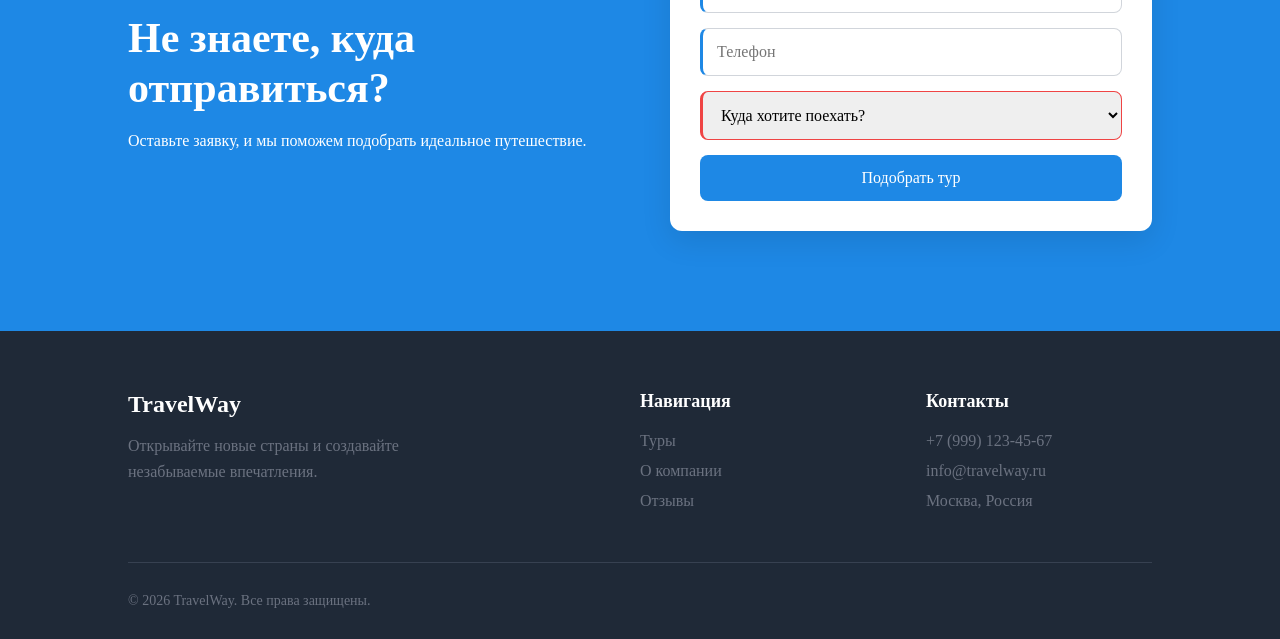
==== commit 0691cad3: "применил глобальные переменные цветов" ====
--- a/index.html
+++ b/index.html
@@ -243,16 +243,16 @@
         <section class="about" id="about">
             <div class="about__container">
                 <div class="about__content">
-                    <p class="about__subtitle">О компании</p>
-
-                    <h2 class="about__title">Путешествия — это больше, чем просто отдых</h2>
-
-                    <p class="about__description">
+                    <h2 class="about__title">О компании</h2>
+                    
+                    <p class="about__subtitle">Путешествия — это больше, чем просто отдых</p>
+
+                    <p class="about__text">
                         Мы помогаем людям открывать новые страны, знакомиться с культурами и создавать незабываемые
                         впечатления.
                     </p>
 
-                    <p class="about__description">
+                    <p class="about__text">
                         Наша команда подбирает лучшие предложения и помогает организовать путешествие от начала до
                         конца.
                     </p>
--- a/css/theme.css
+++ b/css/theme.css
@@ -1,8 +1,10 @@
 :root {
     --primaryColor: #1E88E5;
+    --hoverColor: #1976d2;
     --accentColor: #00BFA6;
     --bgColor: #F7F9FC;
-    --fontColor: #1F2937;
+    --textColor: #1F2937;
+    --subTitleColor: #6b7280;
 
     --mediaLarge: "(max-width: 1019px)";
     --mediaMedium: "(max-width: 769px)";
--- a/css/header_styles.css
+++ b/css/header_styles.css
@@ -60,13 +60,13 @@
 .header__button {
     padding: 12px 20px;
     border-radius: 8px;
-    background-color: #1e88e5;
+    background-color: var(--primaryColor);
     color: #ffffff;
     text-decoration: none;
 }
 
 .header__button:hover {
-    background-color: #1976d2;
+    background-color: var(--hoverColor);
 }
 
 @media (max-width: 700px) {
--- a/css/hero_styles.css
+++ b/css/hero_styles.css
@@ -35,11 +35,11 @@
     display: inline-block;
     padding: 14px 28px;
     border-radius: 8px;
-    background-color: #1e88e5;
+    background-color: var(--primaryColor);
     color: #ffffff;
     text-decoration: none;
 }
 
 .hero__button:hover {
-    background-color: #1976d2;
+    background-color: var(--hoverColor);
 }
--- a/css/destinations_styles.css
+++ b/css/destinations_styles.css
@@ -1,26 +1,22 @@
 .destinations {
     padding: 100px 10%;
-    background-color: #f7f9fc;
+    background-color: var(--bgColor);
 }
 
 .destinations__container {
     max-width: 1200px;
     margin: 0 auto;
-
-    .destinations__title {
-        margin-bottom: 10px;
-        font-size: 36px;
-    }
-
-    >p {
-        margin-bottom: 40px;
-        color: #6b7280;
-    }
-
 }
 
+.destinations__title {
+    margin-bottom: 10px;
+    font-size: 36px;
+}
 
-/* Вверху destinations__description */
+.destinations__description {
+    margin-bottom: 40px;
+    color: var(--subTitleColor);
+}
 
 .destinations__list {
     display: grid;
--- a/css/advantages_styles.css
+++ b/css/advantages_styles.css
@@ -14,7 +14,7 @@
 
 .advantages__description {
     margin-bottom: 40px;
-    color: #6b7280;
+    color: var(--subTitleColor);
 }
 
 .advantages__list {
@@ -26,7 +26,7 @@
 .advantage-card {
     padding: 30px;
     border-radius: 12px;
-    background-color: #f7f9fc;
+    background-color: var(--bgColor);
 }
 
 .advantage-card__icon {
@@ -41,7 +41,7 @@
 
 .advantage-card__description {
     margin: 0;
-    color: #6b7280;
+    color: var(--subTitleColor);
     line-height: 1.5;
 }
 
--- a/css/hot-tours_styles.css
+++ b/css/hot-tours_styles.css
@@ -1,6 +1,6 @@
 .hot-tours {
     padding: 100px 10%;
-    background-color: #f7f9fc;
+    background-color: var(--bgColor);
 }
 
 .hot-tours__container {
@@ -15,7 +15,7 @@
 
 .hot-tours__description {
     margin-bottom: 40px;
-    color: #6b7280;
+    color: var(--subTitleColor);
 }
 
 .hot-tours__list {
@@ -49,7 +49,7 @@
 
 .tour-card__info {
     margin-bottom: 20px;
-    color: #6b7280;
+    color: var(--subTitleColor);
 }
 
 .tour-card__prices {
@@ -60,27 +60,27 @@
 }
 
 .tour-card__old-price {
-    color: #9ca3af;
+    color: var(--subTitleColor);
     text-decoration: line-through;
 }
 
 .tour-card__price {
     font-size: 20px;
     font-weight: 600;
-    color: #1e88e5;
+    color: var(--primaryColor);
 }
 
 .tour-card__button {
     display: inline-block;
     padding: 12px 20px;
     border-radius: 8px;
-    background-color: #1e88e5;
+    background-color: var(--primaryColor);
     color: #ffffff;
     text-decoration: none;
 }
 
 .tour-card__button:hover {
-    background-color: #1976d2;
+    background-color: var(--hoverColor);
 }
 
 @media (max-width: 900px) {
--- a/css/how-it-work_styles.css
+++ b/css/how-it-work_styles.css
@@ -14,7 +14,7 @@
 
 .how-it-works__description {
     margin-bottom: 40px;
-    color: #6b7280;
+    color: var(--subTitleColor);
 }
 
 .how-it-works__list {
@@ -27,7 +27,7 @@
     position: relative;
     padding: 30px;
     border-radius: 12px;
-    background-color: #f7f9fc;
+    background-color: var(--bgColor);
 }
 
 .step-card:not(:last-child)::after {
@@ -39,7 +39,7 @@
 
     transform: translateY(-50%);
 
-    color: #1e88e5;
+    color: var(--primaryColor);
     font-size: 24px;
 }
 
@@ -48,7 +48,7 @@
     margin-bottom: 20px;
     font-size: 32px;
     font-weight: 700;
-    color: #1e88e5;
+    color: var(--primaryColor);
 }
 
 .step-card__title {
@@ -58,7 +58,7 @@
 
 .step-card__description {
     margin: 0;
-    color: #6b7280;
+    color: var(--subTitleColor);
     line-height: 1.5;
 }
 
--- a/css/about_styles.css
+++ b/css/about_styles.css
@@ -1,6 +1,6 @@
 .about {
     padding: 100px 10%;
-    background-color: #f7f9fc;
+    background-color: var(--bgColor);
 }
 
 .about__container {
@@ -12,20 +12,19 @@
     margin: 0 auto;
 }
 
-.about__subtitle {
-    margin-bottom: 10px;
-    color: #1e88e5;
-}
-
 .about__title {
     margin-bottom: 20px;
     font-size: 42px;
     line-height: 1.2;
 }
 
-.about__description {
+.about__subtitle {
+    margin-bottom: 10px;
+    color: var(--subTitleColor);
+}
+
+.about__text {
     margin-bottom: 15px;
-    color: #6b7280;
     line-height: 1.6;
 }
 
@@ -43,12 +42,12 @@
 .statistic__number {
     font-size: 26px;
     font-weight: 700;
-    color: #1e88e5;
+    color: var(--primaryColor);
 }
 
 .statistic__text {
     margin-top: 5px;
-    color: #6b7280;
+    color: var(--subTitleColor);
 }
 
 .about__image-wrapper {
@@ -71,7 +70,6 @@
     .about__image {
         height: 350px;
     }
-
 }
 
 @media (max-width: 500px) {
@@ -87,5 +85,4 @@
         flex-wrap: wrap;
         gap: 25px;
     }
-
 }
--- a/css/reviews_styles.css
+++ b/css/reviews_styles.css
@@ -14,7 +14,7 @@
 
 .reviews__description {
     margin-bottom: 40px;
-    color: #6b7280;
+    color: var(--subTitleColor);
 }
 
 .reviews__list {
@@ -26,7 +26,7 @@
 .review-card {
     padding: 30px;
     border-radius: 12px;
-    background-color: #f7f9fc;
+    background-color: var(--bgColor);
 }
 
 .review-card__rating {
@@ -39,7 +39,7 @@
     position: relative;
     margin-bottom: 25px;
     line-height: 1.6;
-    color: #4b5563;
+    color: var(--subTitleColor);
 }
 
 .review-card__text::before {
@@ -49,7 +49,7 @@
     top: -40px;
     left: 0;
 
-    color: #1e88e5;
+    color: var(--primaryColor);
     font-size: 50px;
     font-weight: 700;
 }
@@ -65,7 +65,7 @@
 
 .review-card__location {
     margin-top: 5px;
-    color: #6b7280;
+    color: var(--subTitleColor);
     font-size: 14px;
 }
 
--- a/css/app_styles.css
+++ b/css/app_styles.css
@@ -1,6 +1,6 @@
 .application {
     padding: 100px 10%;
-    background-color: #1e88e5;
+    background-color: var(--primaryColor);
 }
 
 .application__container {
@@ -49,7 +49,7 @@
 
 .application__input:focus,
 .application__select:focus {
-    border-color: #1e88e5;
+    border-color: var(--primaryColor);
     box-shadow: 0 0 0 3px rgba(30, 136, 229, 0.15);
 }
 
@@ -57,7 +57,7 @@
 
 .application__input:required,
 .application__select:required {
-    border-left: 3px solid #1e88e5;
+    border-left: 3px solid var(--primaryColor);
 }
 
 /* Корректно заполненные поля */
@@ -83,7 +83,7 @@
     padding: 14px;
     border: none;
     border-radius: 8px;
-    background-color: #1e88e5;
+    background-color: var(--primaryColor);
     color: #ffffff;
     font: inherit;
     cursor: pointer;
@@ -91,7 +91,7 @@
 }
 
 .application__button:hover {
-    background-color: #1976d2;
+    background-color: var(--hoverColor);
 }
 
 .application__button:active {
--- a/css/footer_styles.css
+++ b/css/footer_styles.css
@@ -26,7 +26,7 @@
 .footer__description {
     max-width: 350px;
     margin-top: 15px;
-    color: #9ca3af;
+    color: var(--subTitleColor);
     line-height: 1.6;
 }
 
@@ -43,11 +43,11 @@
 
 .footer__item {
     margin-bottom: 12px;
-    color: #9ca3af;
+    color: var(--subTitleColor);
 }
 
 .footer__link {
-    color: #9ca3af;
+    color: var(--subTitleColor);
     text-decoration: none;
 }
 
@@ -62,7 +62,7 @@
 
 .footer__copyright {
     margin: 0;
-    color: #9ca3af;
+    color: var(--subTitleColor);
     font-size: 14px;
 }
 
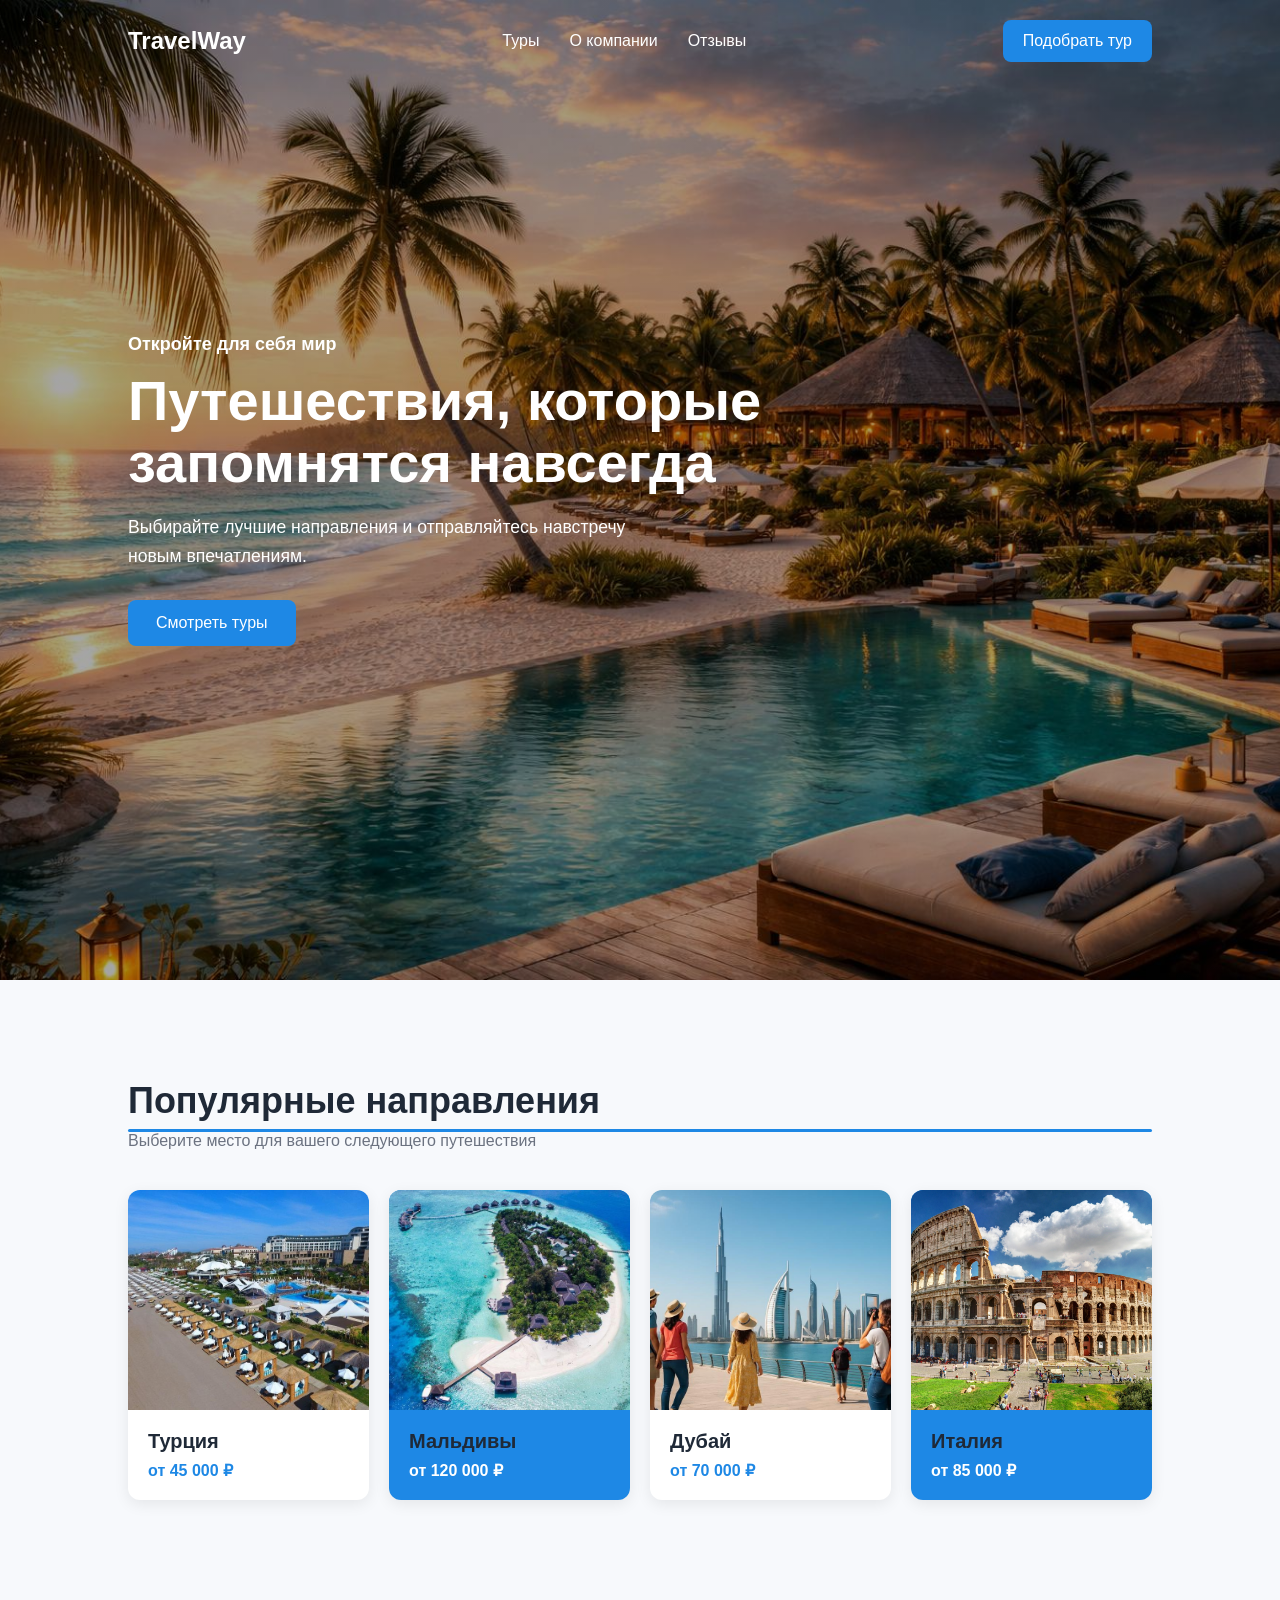
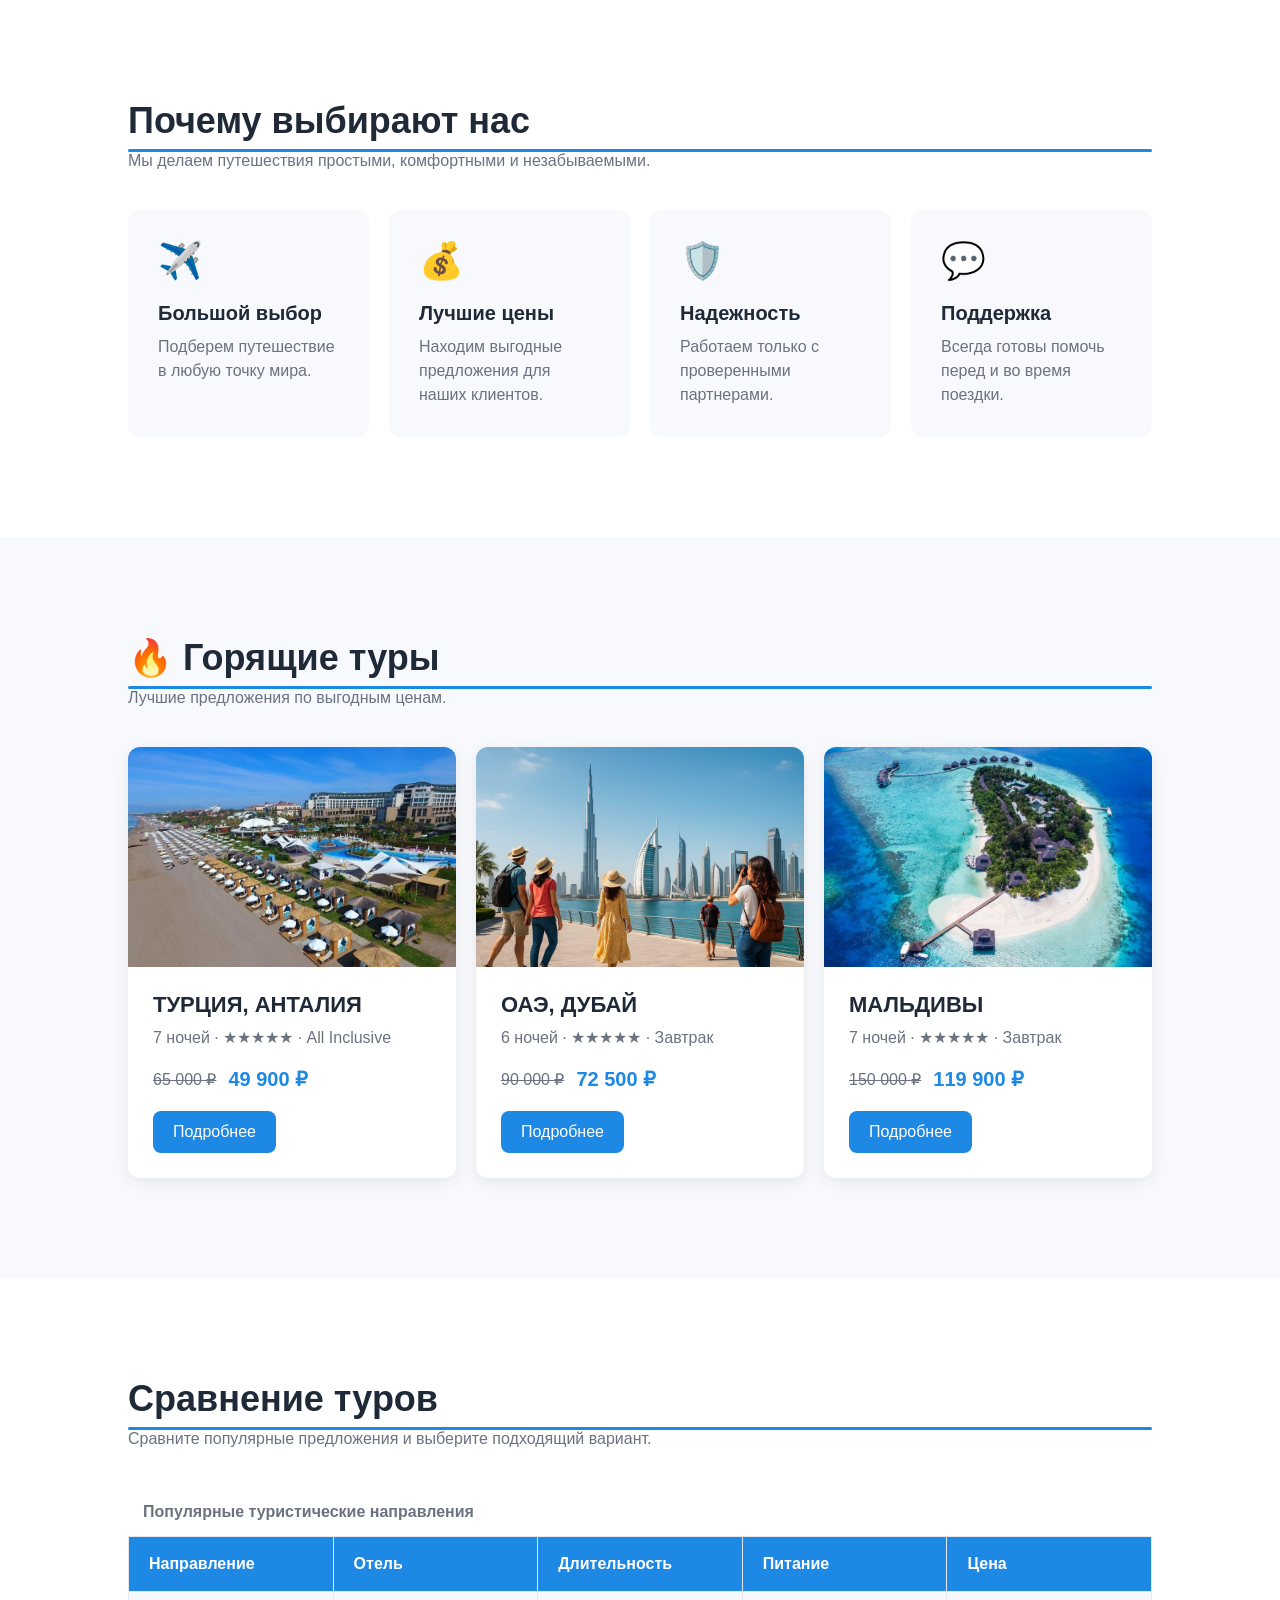
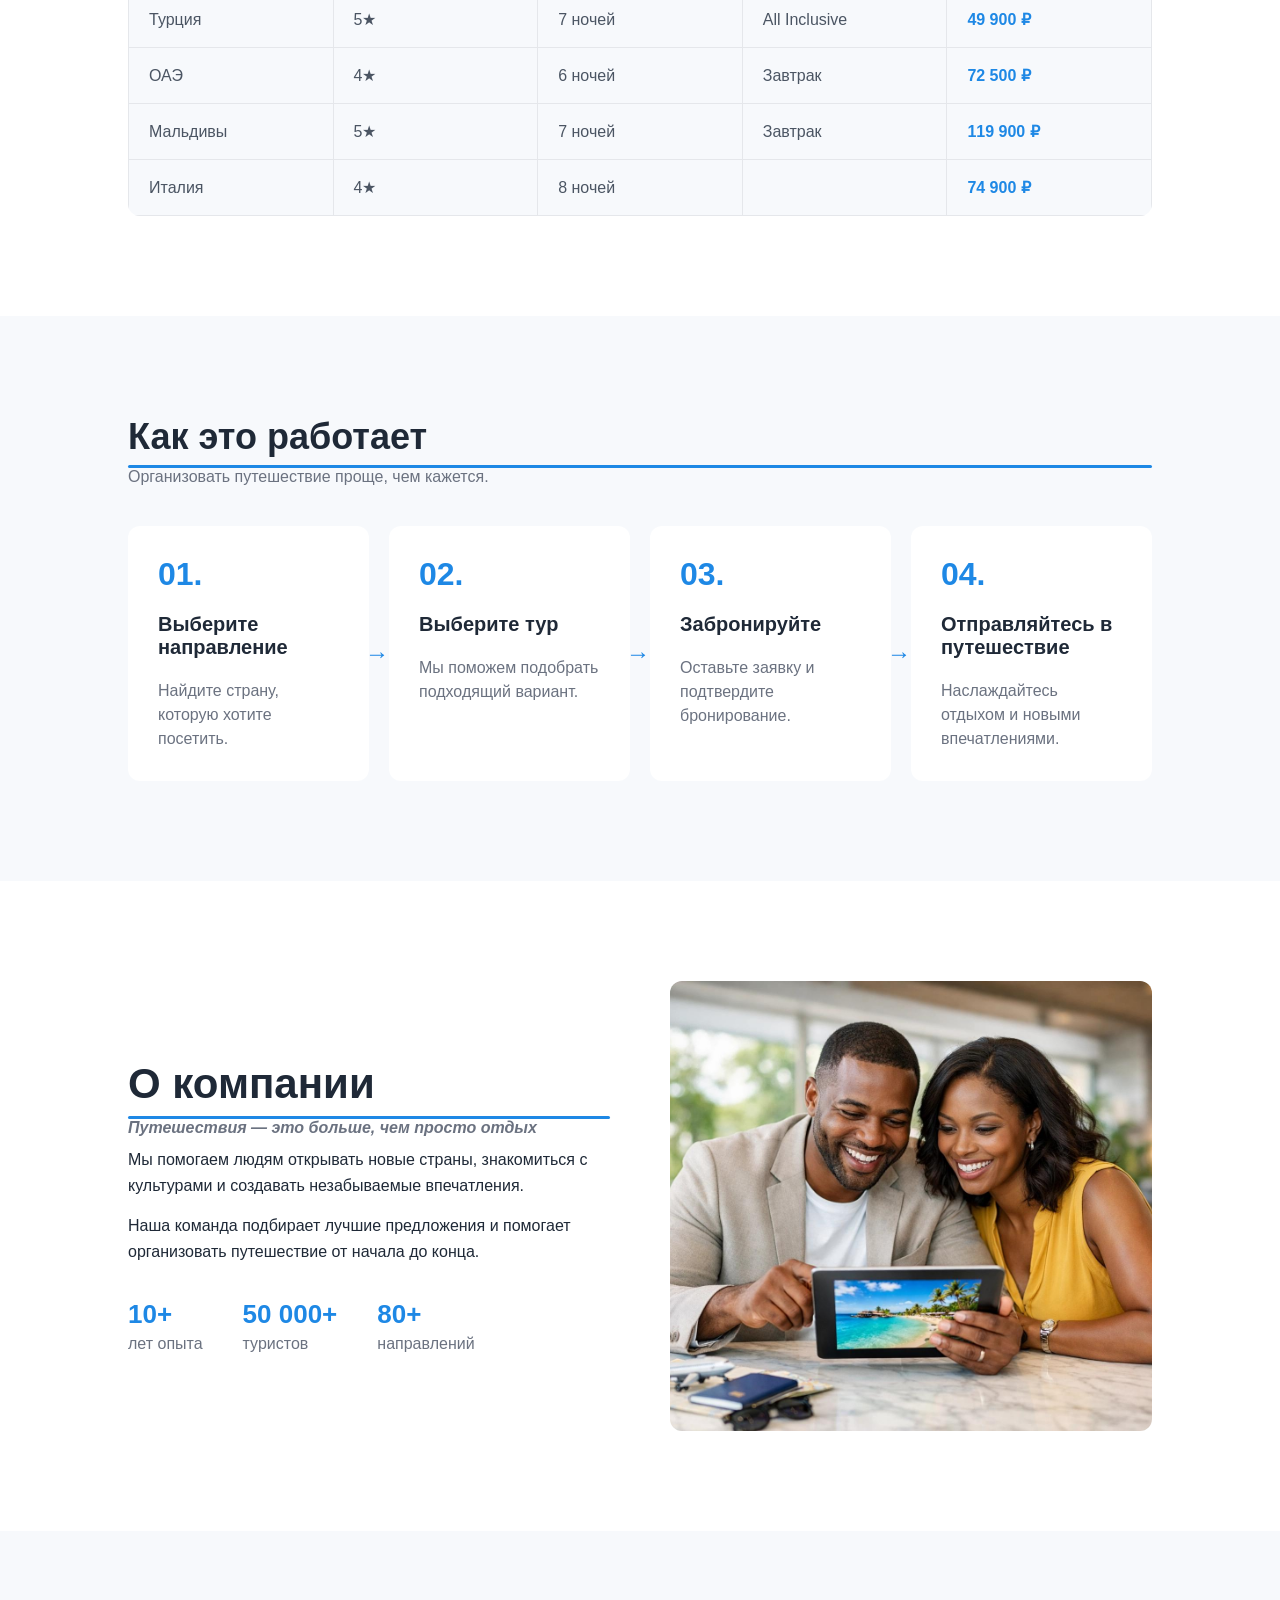
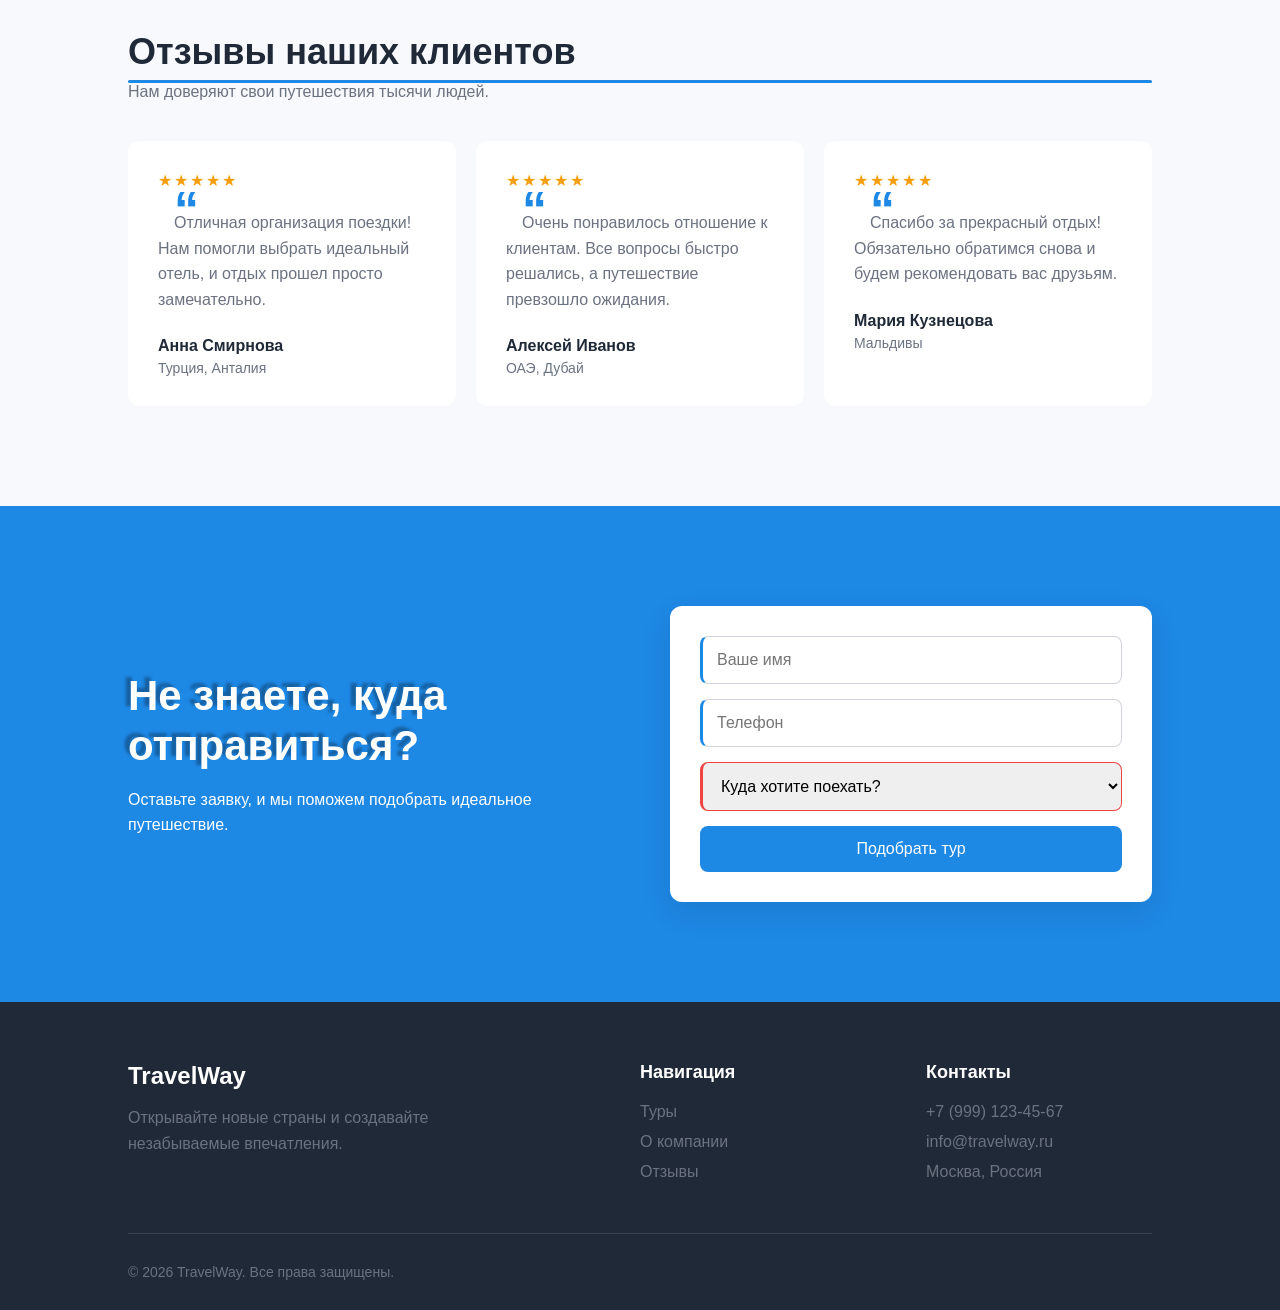
==== commit 11bb9bce: "lr2" ====
--- a/index.html
+++ b/index.html
@@ -10,6 +10,7 @@
         <link rel="stylesheet" href="css/destinations_styles.css" />
         <link rel="stylesheet" href="css/advantages_styles.css" />
         <link rel="stylesheet" href="css/hot-tours_styles.css" />
+        <link rel="stylesheet" href="css/tour-table_styles.css" />
         <link rel="stylesheet" href="css/how-it-work_styles.css" />
         <link rel="stylesheet" href="css/about_styles.css" />
         <link rel="stylesheet" href="css/reviews_styles.css" />
@@ -198,45 +199,93 @@
             </div>
         </section>
 
+        <section class="tour-table">
+            <div class="tour-table__container">
+                <h2 class="tour-table__title">Сравнение туров</h2>
+
+                <p class="tour-table__description">Сравните популярные предложения и выберите подходящий вариант.</p>
+
+                <div class="tour-table__wrapper">
+                    <table class="tour-table__table">
+                        <caption class="tour-table__caption">
+                            Популярные туристические направления
+                        </caption>
+
+                        <thead>
+                            <tr>
+                                <th>Направление</th>
+                                <th>Отель</th>
+                                <th>Длительность</th>
+                                <th>Питание</th>
+                                <th>Цена</th>
+                            </tr>
+                        </thead>
+
+                        <tbody>
+                            <tr>
+                                <td>Турция</td>
+                                <td>5★</td>
+                                <td>7 ночей</td>
+                                <td>All Inclusive</td>
+                                <td>49 900 ₽</td>
+                            </tr>
+
+                            <tr>
+                                <td>ОАЭ</td>
+                                <td>4★</td>
+                                <td>6 ночей</td>
+                                <td>Завтрак</td>
+                                <td>72 500 ₽</td>
+                            </tr>
+
+                            <tr>
+                                <td>Мальдивы</td>
+                                <td>5★</td>
+                                <td>7 ночей</td>
+                                <td>Завтрак</td>
+                                <td>119 900 ₽</td>
+                            </tr>
+
+                            <tr>
+                                <td>Италия</td>
+                                <td>4★</td>
+                                <td>8 ночей</td>
+                                <td></td>
+                                <td>74 900 ₽</td>
+                            </tr>
+                        </tbody>
+                    </table>
+                </div>
+            </div>
+        </section>
+
         <section class="how-it-works">
             <div class="how-it-works__container">
                 <h2 class="how-it-works__title">Как это работает</h2>
 
                 <p class="how-it-works__description">Организовать путешествие проще, чем кажется.</p>
 
-                <div class="how-it-works__list">
-                    <article class="step-card">
-                        <span class="step-card__number">01</span>
-
+                <ol class="how-it-works__list">
+                    <li class="step-card">
                         <h3 class="step-card__title">Выберите направление</h3>
-
                         <p class="step-card__description">Найдите страну, которую хотите посетить.</p>
-                    </article>
-
-                    <article class="step-card">
-                        <span class="step-card__number">02</span>
-
+                    </li>
+
+                    <li class="step-card">
                         <h3 class="step-card__title">Выберите тур</h3>
-
                         <p class="step-card__description">Мы поможем подобрать подходящий вариант.</p>
-                    </article>
-
-                    <article class="step-card">
-                        <span class="step-card__number">03</span>
-
+                    </li>
+
+                    <li class="step-card">
                         <h3 class="step-card__title">Забронируйте</h3>
-
                         <p class="step-card__description">Оставьте заявку и подтвердите бронирование.</p>
-                    </article>
-
-                    <article class="step-card">
-                        <span class="step-card__number">04</span>
-
+                    </li>
+
+                    <li class="step-card">
                         <h3 class="step-card__title">Отправляйтесь в путешествие</h3>
-
                         <p class="step-card__description">Наслаждайтесь отдыхом и новыми впечатлениями.</p>
-                    </article>
-                </div>
+                    </li>
+                </ol>
             </div>
         </section>
 
@@ -244,7 +293,7 @@
             <div class="about__container">
                 <div class="about__content">
                     <h2 class="about__title">О компании</h2>
-                    
+
                     <p class="about__subtitle">Путешествия — это больше, чем просто отдых</p>
 
                     <p class="about__text">
--- a/css/global.css
+++ b/css/global.css
@@ -1,6 +1,17 @@
 * {
     margin: 0;
     padding: 0;
+}
+
+@font-face {
+    font-family: 'Inter';
+    src: url('https://fonts.googleapis.com/css2?family=Inter:ital,wght@0,400;0,600;0,700;1,400&display=swap');
+}
+
+body {
+    font-family: Arial, sans-serif;
+    font-size: 16px;
+    color: var(--textColor);
 }
 
 ul {
@@ -13,8 +24,17 @@
     text-decoration: none;
 }
 
+h1,
+h2,
+h3 {
+    margin-top: 0;
+    font-family: "Inter", sans-serif;
+    font-style: normal;
+}
+
 h2 {
     position: relative;
+    font-weight: 700;
 }
 
 h2::after {
@@ -26,6 +46,6 @@
     width: 100%;
     height: 3px;
 
-    background-color: #1e88e5;
+    background-color: var(--primaryColor);
     border-radius: 2px;
 }
--- a/css/hero_styles.css
+++ b/css/hero_styles.css
@@ -14,21 +14,30 @@
 }
 
 .hero__subtitle {
+    font-family: "Inter", sans-serif;
+    font-size: large;
+    font-weight: 600;
+    font-style: normal;
     margin-bottom: 15px;
-    font-size: 18px;
 }
 
 .hero__title {
+    font-family: "Inter", sans-serif;
+    font-size: 56px;
+    font-weight: 700;
+    font-style: normal;
+    line-height: 1.1;
     margin-bottom: 20px;
-    font-size: 56px;
-    line-height: 1.1;
 }
 
 .hero__description {
+    font-family: Arial, sans-serif;
+    font-size: 110%;
+    font-weight: 400;
+    font-style: normal;
+    line-height: 1.6;
     max-width: 500px;
     margin-bottom: 30px;
-    font-size: 18px;
-    line-height: 1.6;
 }
 
 .hero__button {
--- a/css/hot-tours_styles.css
+++ b/css/hot-tours_styles.css
@@ -45,6 +45,7 @@
 .tour-card__title {
     margin-bottom: 10px;
     font-size: 22px;
+    text-transform: uppercase;
 }
 
 .tour-card__info {
--- a/css/tour-table_styles.css
+++ b/css/tour-table_styles.css
@@ -0,0 +1,88 @@
+.tour-table {
+    padding: 100px 10%;
+    background-color: #ffffff;
+}
+
+.tour-table__container {
+    max-width: 1200px;
+    margin: 0 auto;
+}
+
+.tour-table__title {
+    margin-bottom: 10px;
+    font-size: 36px;
+}
+
+.tour-table__description {
+    margin-bottom: 40px;
+    color: var(--subTitleColor);
+}
+
+.tour-table__wrapper {
+    overflow-x: auto;
+}
+
+.tour-table__table {
+    width: 100%;
+    border-collapse: collapse;
+    border-spacing: 0;
+    table-layout: fixed;
+    background-color: var(--bgColor);
+    border-radius: 12px;
+    overflow: hidden;
+}
+
+.tour-table__caption {
+    padding: 15px;
+
+    caption-side: top;
+
+    color: var(--subTitleColor);
+    font-size: 16px;
+    font-weight: 600;
+    text-align: left;
+}
+
+.tour-table__table th,
+.tour-table__table td {
+    padding: 18px 20px;
+    text-align: left;
+    border: 1px solid #e5e7eb;
+}
+
+.tour-table__table th {
+    background-color: var(--primaryColor);
+    color: #ffffff;
+    font-weight: 600;
+}
+
+.tour-table__table td {
+    color: #4b5563;
+}
+
+.tour-table__table {
+    empty-cells: show;
+}
+
+.tour-table__table tbody tr:hover {
+    background-color: #eef6fd;
+}
+
+.tour-table__table td:last-child {
+    color: var(--primaryColor);
+    font-weight: 700;
+}
+
+@media (max-width: 600px) {
+    .tour-table {
+        padding: 70px 20px;
+    }
+
+    .tour-table__title {
+        font-size: 30px;
+    }
+
+    .tour-table__table {
+        min-width: 650px;
+    }
+}
--- a/css/how-it-work_styles.css
+++ b/css/how-it-work_styles.css
@@ -1,5 +1,6 @@
 .how-it-works {
     padding: 100px 10%;
+    background-color: var(--bgColor);
 }
 
 .how-it-works__container {
@@ -21,13 +22,22 @@
     display: grid;
     grid-template-columns: repeat(4, 1fr);
     gap: 20px;
+    padding-left: 0;
+    list-style-type: decimal-leading-zero;
+    list-style-position: inside;
 }
 
 .step-card {
     position: relative;
     padding: 30px;
     border-radius: 12px;
-    background-color: var(--bgColor);
+    background-color: #ffffff;
+}
+
+.step-card::marker {
+    color: var(--primaryColor);
+    font-size: 32px;
+    font-weight: 700;
 }
 
 .step-card:not(:last-child)::after {
@@ -43,16 +53,9 @@
     font-size: 24px;
 }
 
-.step-card__number {
-    display: block;
+.step-card__title {
+    margin-top: 20px;
     margin-bottom: 20px;
-    font-size: 32px;
-    font-weight: 700;
-    color: var(--primaryColor);
-}
-
-.step-card__title {
-    margin-bottom: 10px;
     font-size: 20px;
 }
 
@@ -77,7 +80,6 @@
         padding: 70px 20px;
     }
 
-
     .how-it-works__list {
         grid-template-columns: 1fr;
     }
@@ -85,5 +87,4 @@
     .how-it-works__title {
         font-size: 30px;
     }
-
 }
--- a/css/about_styles.css
+++ b/css/about_styles.css
@@ -1,6 +1,5 @@
 .about {
     padding: 100px 10%;
-    background-color: var(--bgColor);
 }
 
 .about__container {
@@ -13,12 +12,16 @@
 }
 
 .about__title {
-    margin-bottom: 20px;
+    margin-bottom: 10px;
     font-size: 42px;
     line-height: 1.2;
 }
 
 .about__subtitle {
+    font-family: "Inter", sans-serif;
+    font-size: 100%;
+    font-weight: 600;
+    font-style: italic;
     margin-bottom: 10px;
     color: var(--subTitleColor);
 }
--- a/css/reviews_styles.css
+++ b/css/reviews_styles.css
@@ -1,5 +1,6 @@
 .reviews {
     padding: 100px 10%;
+    background-color: var(--bgColor);
 }
 
 .reviews__container {
@@ -26,7 +27,7 @@
 .review-card {
     padding: 30px;
     border-radius: 12px;
-    background-color: var(--bgColor);
+    background-color: #ffffff;
 }
 
 .review-card__rating {
@@ -39,6 +40,8 @@
     position: relative;
     margin-bottom: 25px;
     line-height: 1.6;
+    text-align: left;
+    text-indent: 16px;
     color: var(--subTitleColor);
 }
 
--- a/css/app_styles.css
+++ b/css/app_styles.css
@@ -17,10 +17,10 @@
     color: #ffffff;
     font-size: 42px;
     line-height: 1.2;
+    text-shadow: -5px -4px 3px rgba(0, 0, 0, 0.3);
 }
 
 .application__description {
-    margin: 0;
     color: #ffffff;
     line-height: 1.6;
 }
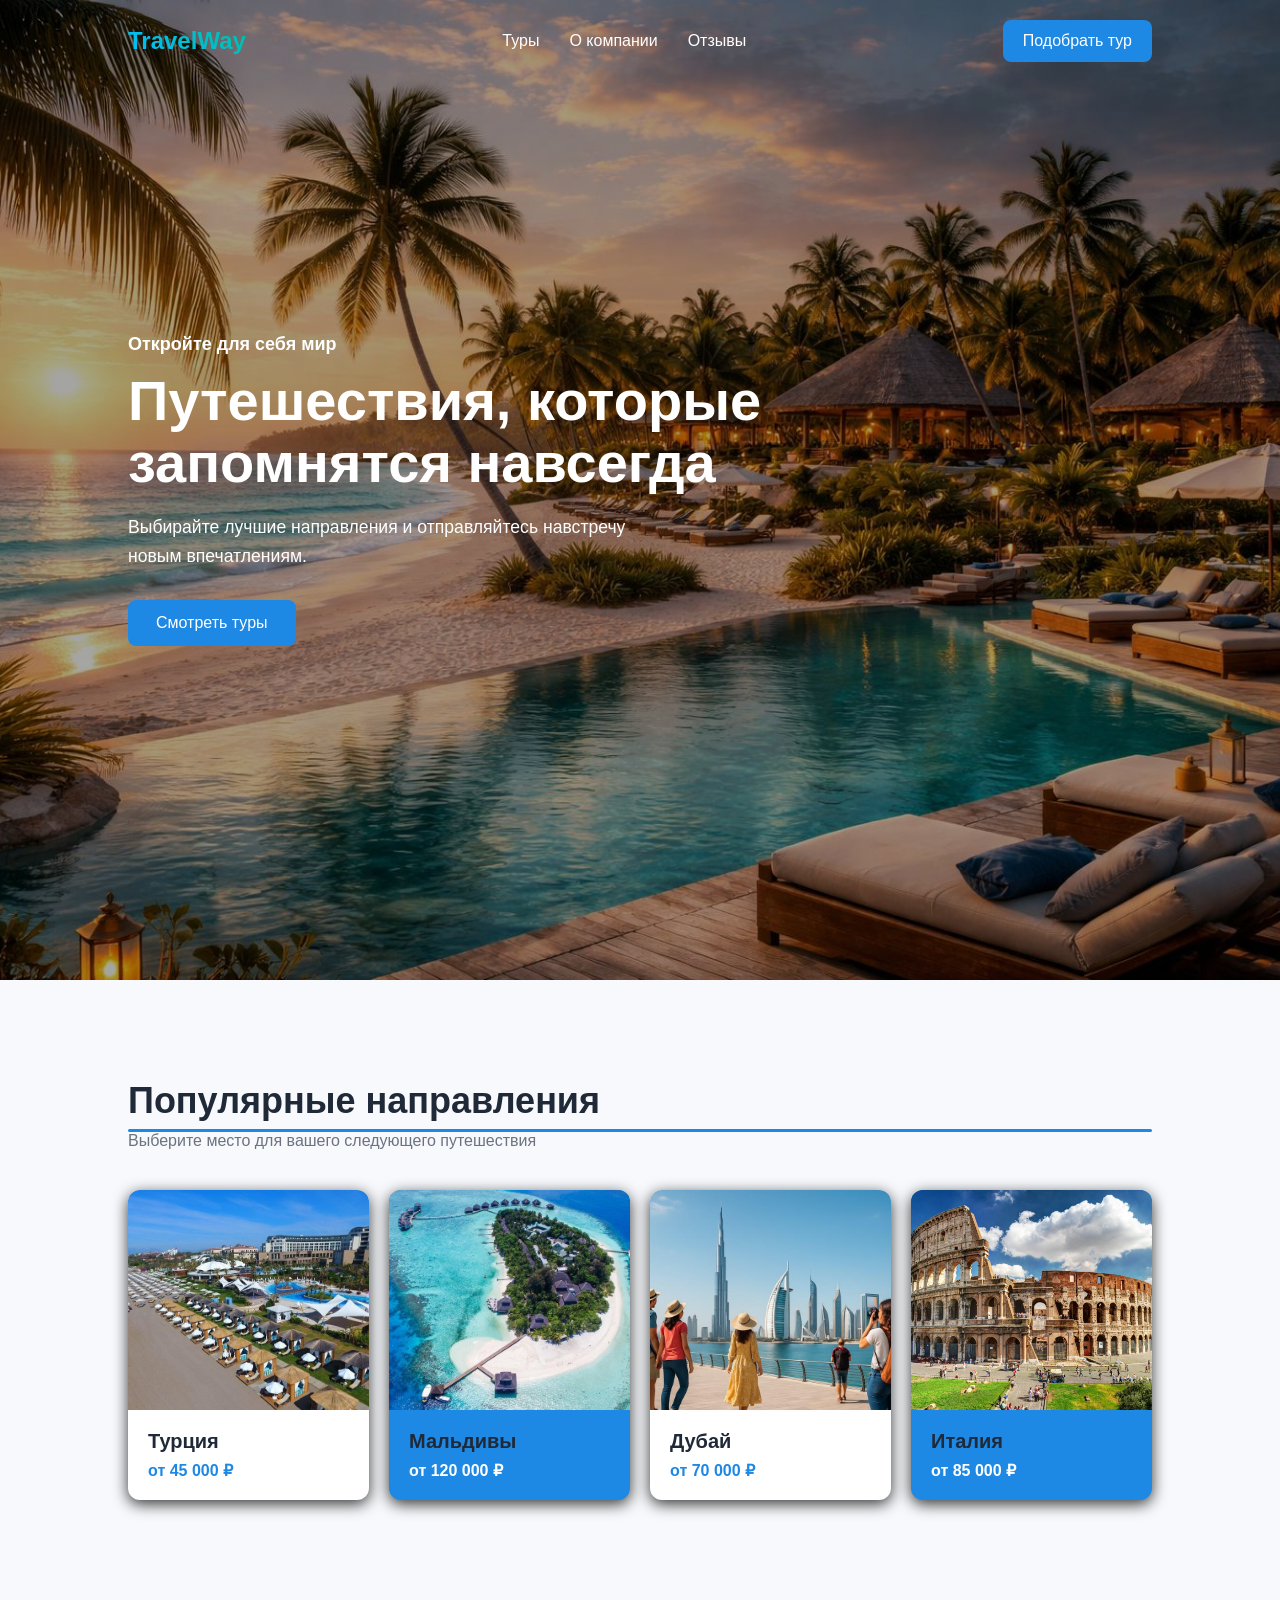
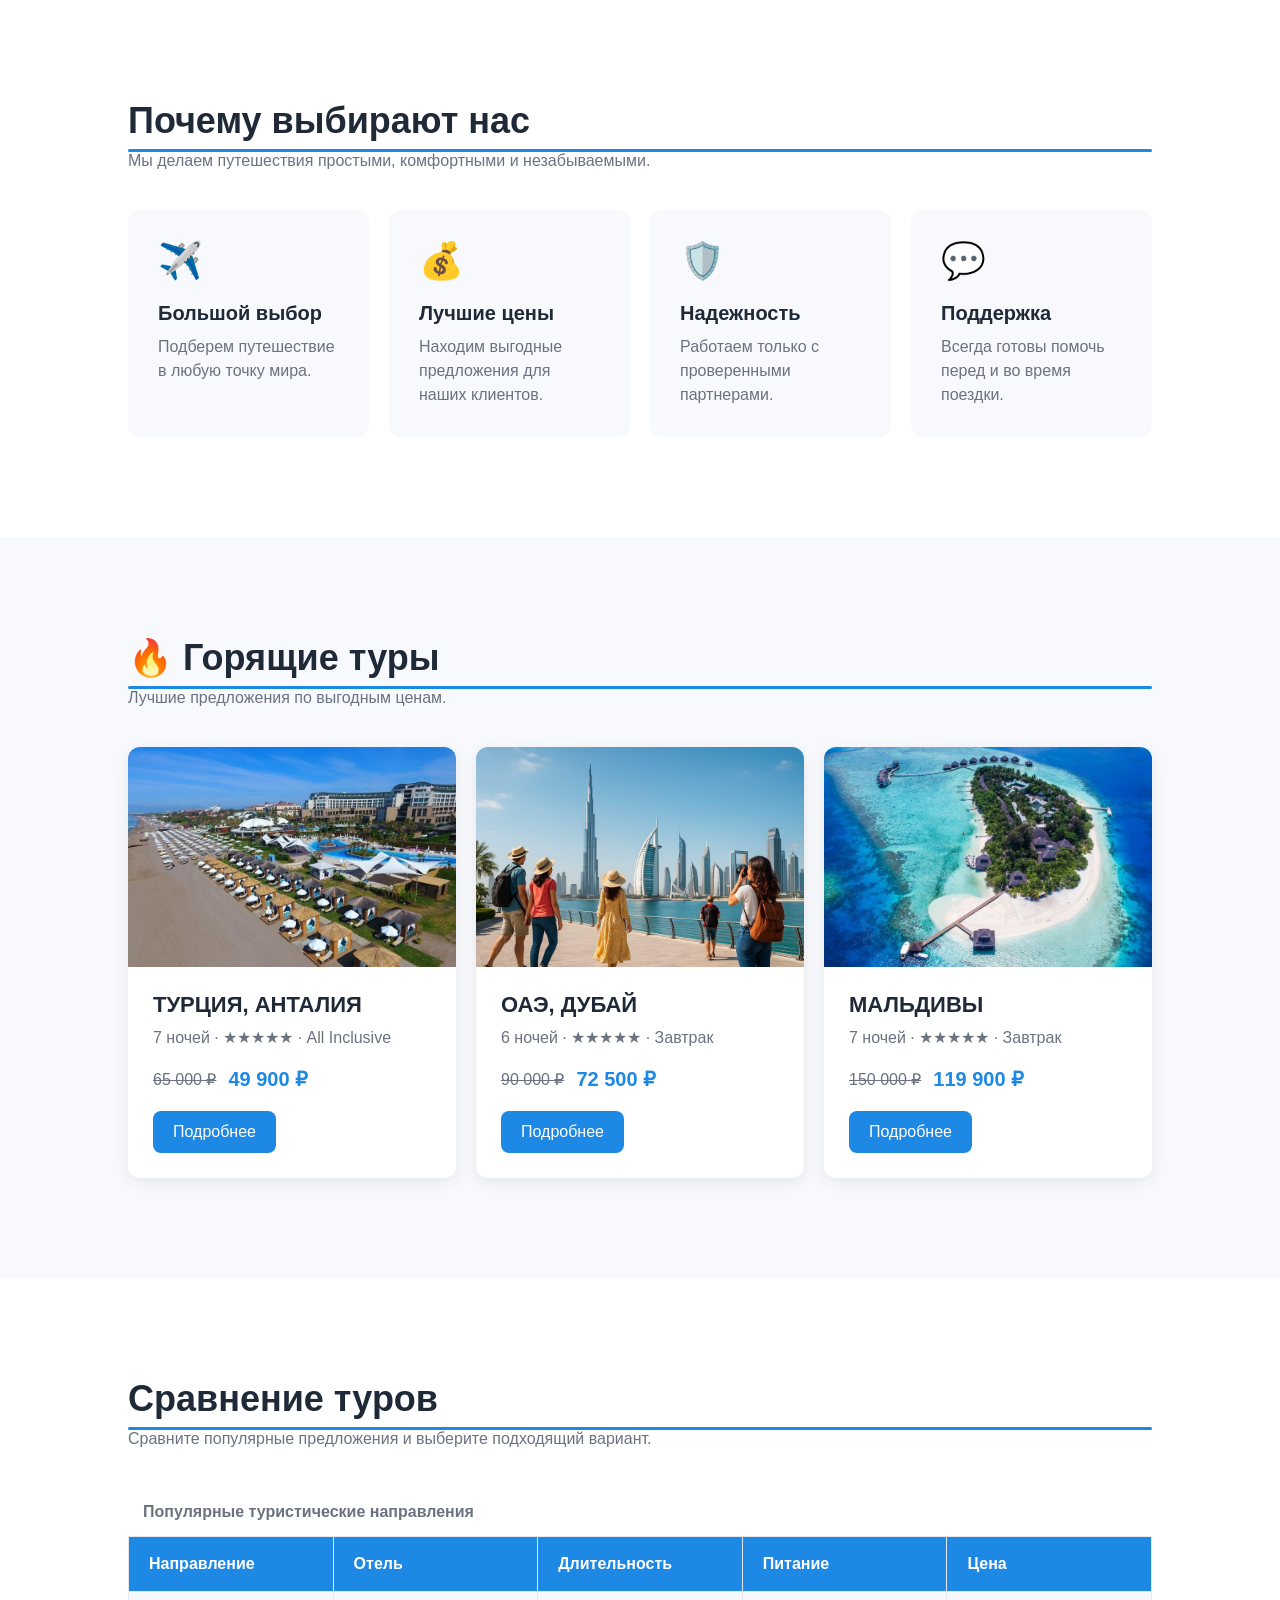
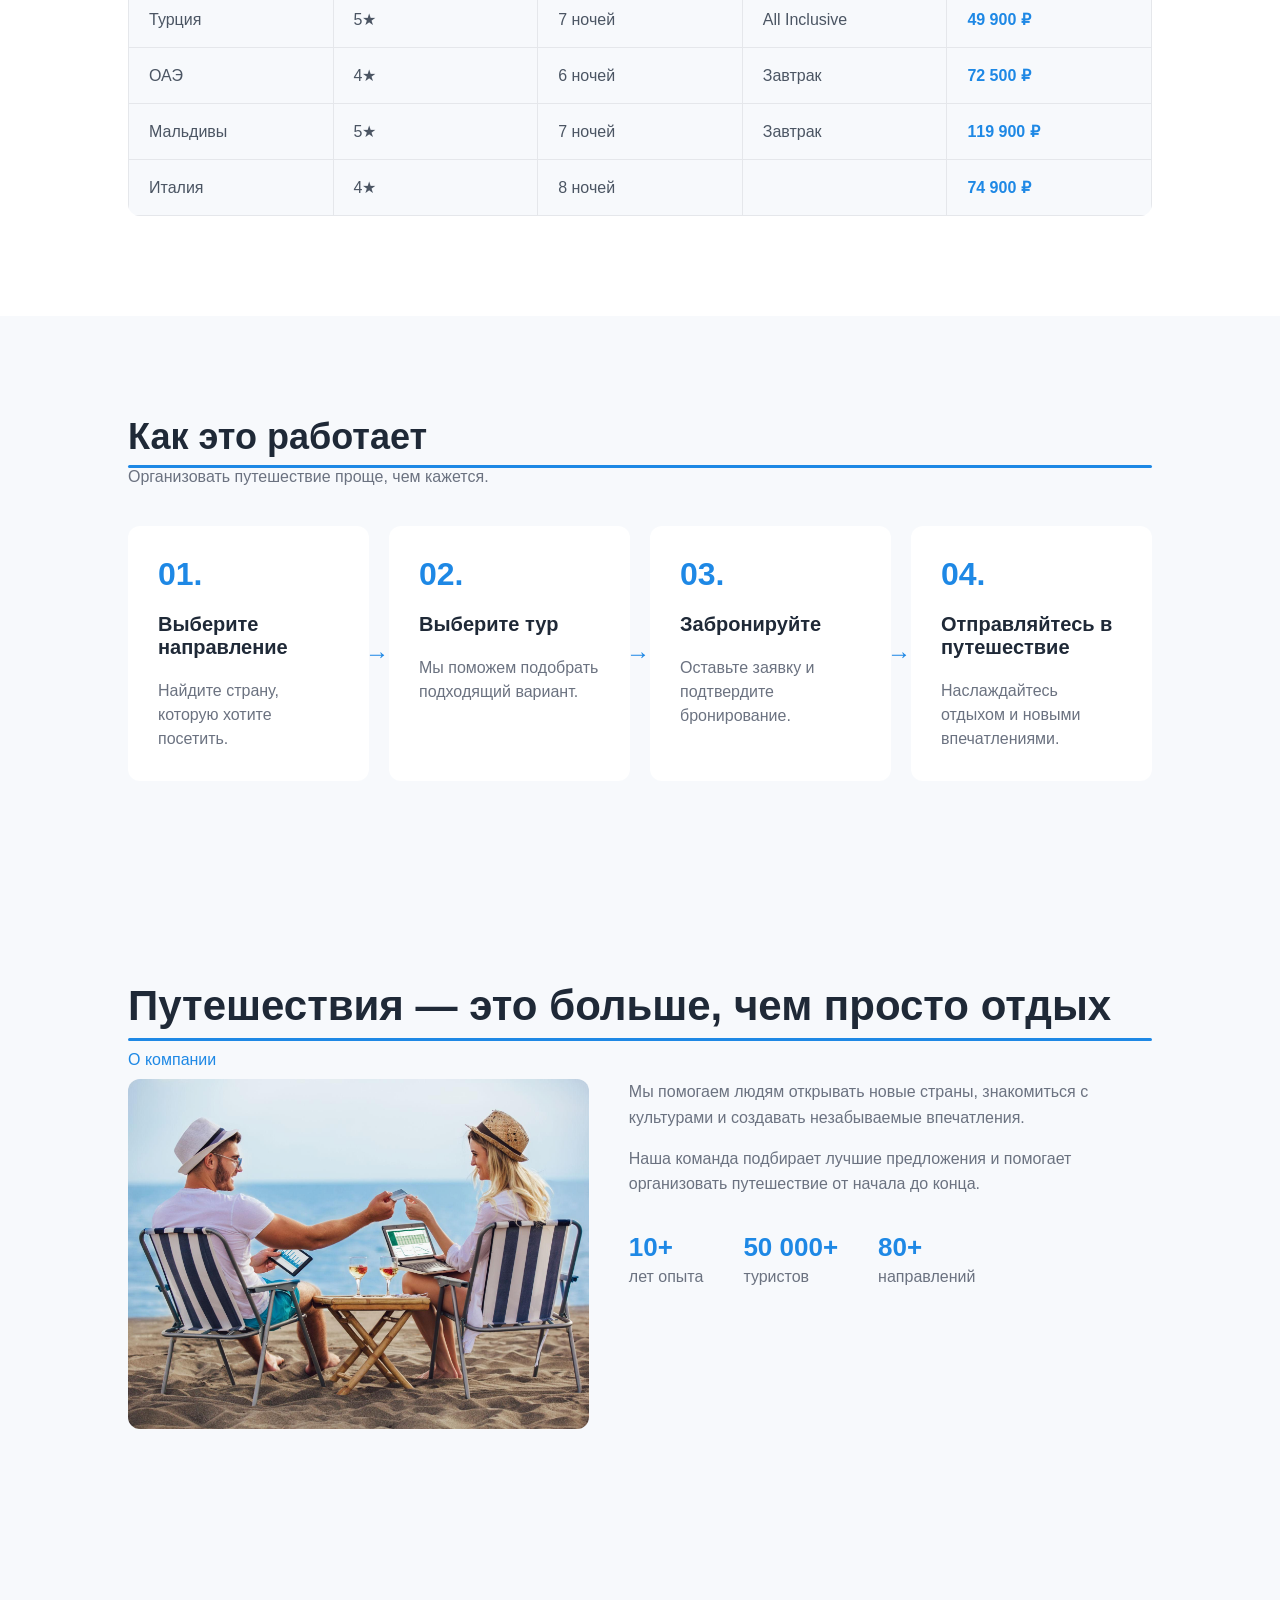
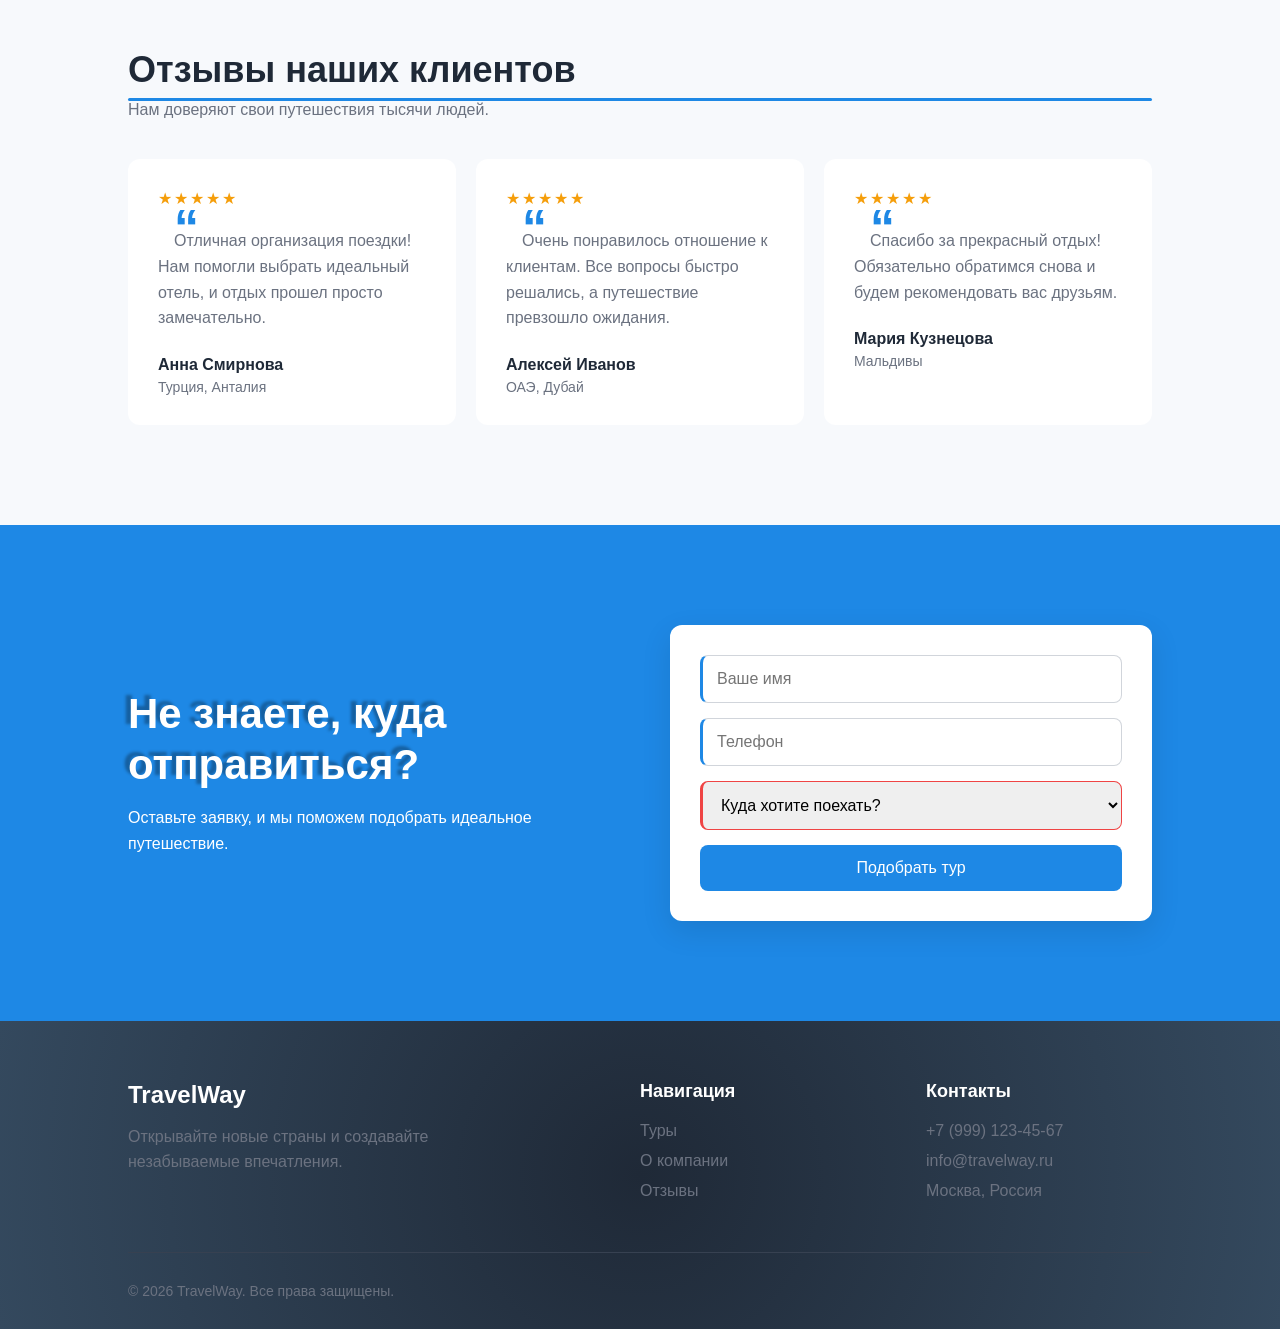
==== commit 1b9c6aeb: "lr3" ====
--- a/index.html
+++ b/index.html
@@ -292,16 +292,19 @@
         <section class="about" id="about">
             <div class="about__container">
                 <div class="about__content">
-                    <h2 class="about__title">О компании</h2>
-
-                    <p class="about__subtitle">Путешествия — это больше, чем просто отдых</p>
-
-                    <p class="about__text">
+                    
+                    <h2 class="about__title">Путешествия — это больше, чем просто отдых</h2>
+
+                    <p class="about__subtitle">О компании</p>
+                    
+                    <img class="about__image" src="images/img3.jpg" alt="Путешественники" />
+
+                    <p class="about__description">
                         Мы помогаем людям открывать новые страны, знакомиться с культурами и создавать незабываемые
                         впечатления.
                     </p>
 
-                    <p class="about__text">
+                    <p class="about__description">
                         Наша команда подбирает лучшие предложения и помогает организовать путешествие от начала до
                         конца.
                     </p>
@@ -322,10 +325,6 @@
                             <span class="statistic__text">направлений</span>
                         </div>
                     </div>
-                </div>
-
-                <div class="about__image-wrapper">
-                    <img class="about__image" src="images/img7.jpg" alt="Путешественники" />
                 </div>
             </div>
         </section>
--- a/css/header_styles.css
+++ b/css/header_styles.css
@@ -21,6 +21,9 @@
     font-size: 24px;
     font-weight: 700;
     text-decoration: none;
+    background: linear-gradient(45deg, #00bfff, var(--accentColor));
+    -webkit-background-clip: text;
+    -webkit-text-fill-color: transparent;
 }
 
 .header__nav {
--- a/css/destinations_styles.css
+++ b/css/destinations_styles.css
@@ -28,7 +28,7 @@
     overflow: hidden;
     border-radius: 12px;
     background-color: #ffffff;
-    box-shadow: 0 4px 15px rgba(0, 0, 0, 0.08);
+    box-shadow: 0 4px 15px rgba(0, 0, 0, 0.8);
 }
 
 .destination-card:nth-child(even) {
--- a/css/about_styles.css
+++ b/css/about_styles.css
@@ -1,33 +1,43 @@
 .about {
     padding: 100px 10%;
+    background-color: var(--bgColor);
 }
 
 .about__container {
-    display: grid;
-    grid-template-columns: 1fr 1fr;
-    align-items: center;
-    gap: 60px;
     max-width: 1200px;
     margin: 0 auto;
 }
 
+.about__content {
+    overflow: auto;
+}
+
+.about__subtitle {
+    margin-bottom: 10px;
+    color: var(--primaryColor);
+}
+
 .about__title {
-    margin-bottom: 10px;
+    margin-bottom: 20px;
     font-size: 42px;
     line-height: 1.2;
 }
 
-.about__subtitle {
-    font-family: "Inter", sans-serif;
-    font-size: 100%;
-    font-weight: 600;
-    font-style: italic;
-    margin-bottom: 10px;
-    color: var(--subTitleColor);
+.about__image {
+    float: left;
+
+    width: 45%;
+    height: 350px;
+
+    margin: 0 40px 20px 0;
+
+    border-radius: 12px;
+    object-fit: cover;
 }
 
-.about__text {
+.about__description {
     margin-bottom: 15px;
+    color: var(--subTitleColor);
     line-height: 1.6;
 }
 
@@ -53,25 +63,14 @@
     color: var(--subTitleColor);
 }
 
-.about__image-wrapper {
-    overflow: hidden;
-    border-radius: 12px;
-}
+@media (max-width: 700px) {
+    .about__image {
+        float: none;
 
-.about__image {
-    display: block;
-    width: 100%;
-    height: 450px;
-    object-fit: cover;
-}
+        width: 100%;
+        height: 350px;
 
-@media (max-width: 900px) {
-    .about__container {
-        grid-template-columns: 1fr;
-    }
-
-    .about__image {
-        height: 350px;
+        margin: 0 0 30px;
     }
 }
 
--- a/css/footer_styles.css
+++ b/css/footer_styles.css
@@ -1,6 +1,6 @@
 .footer {
     padding: 60px 10% 30px;
-    background-color: #1f2937;
+    background: radial-gradient(circle, #1f2937, #34495e);
     color: #ffffff;
 }
 
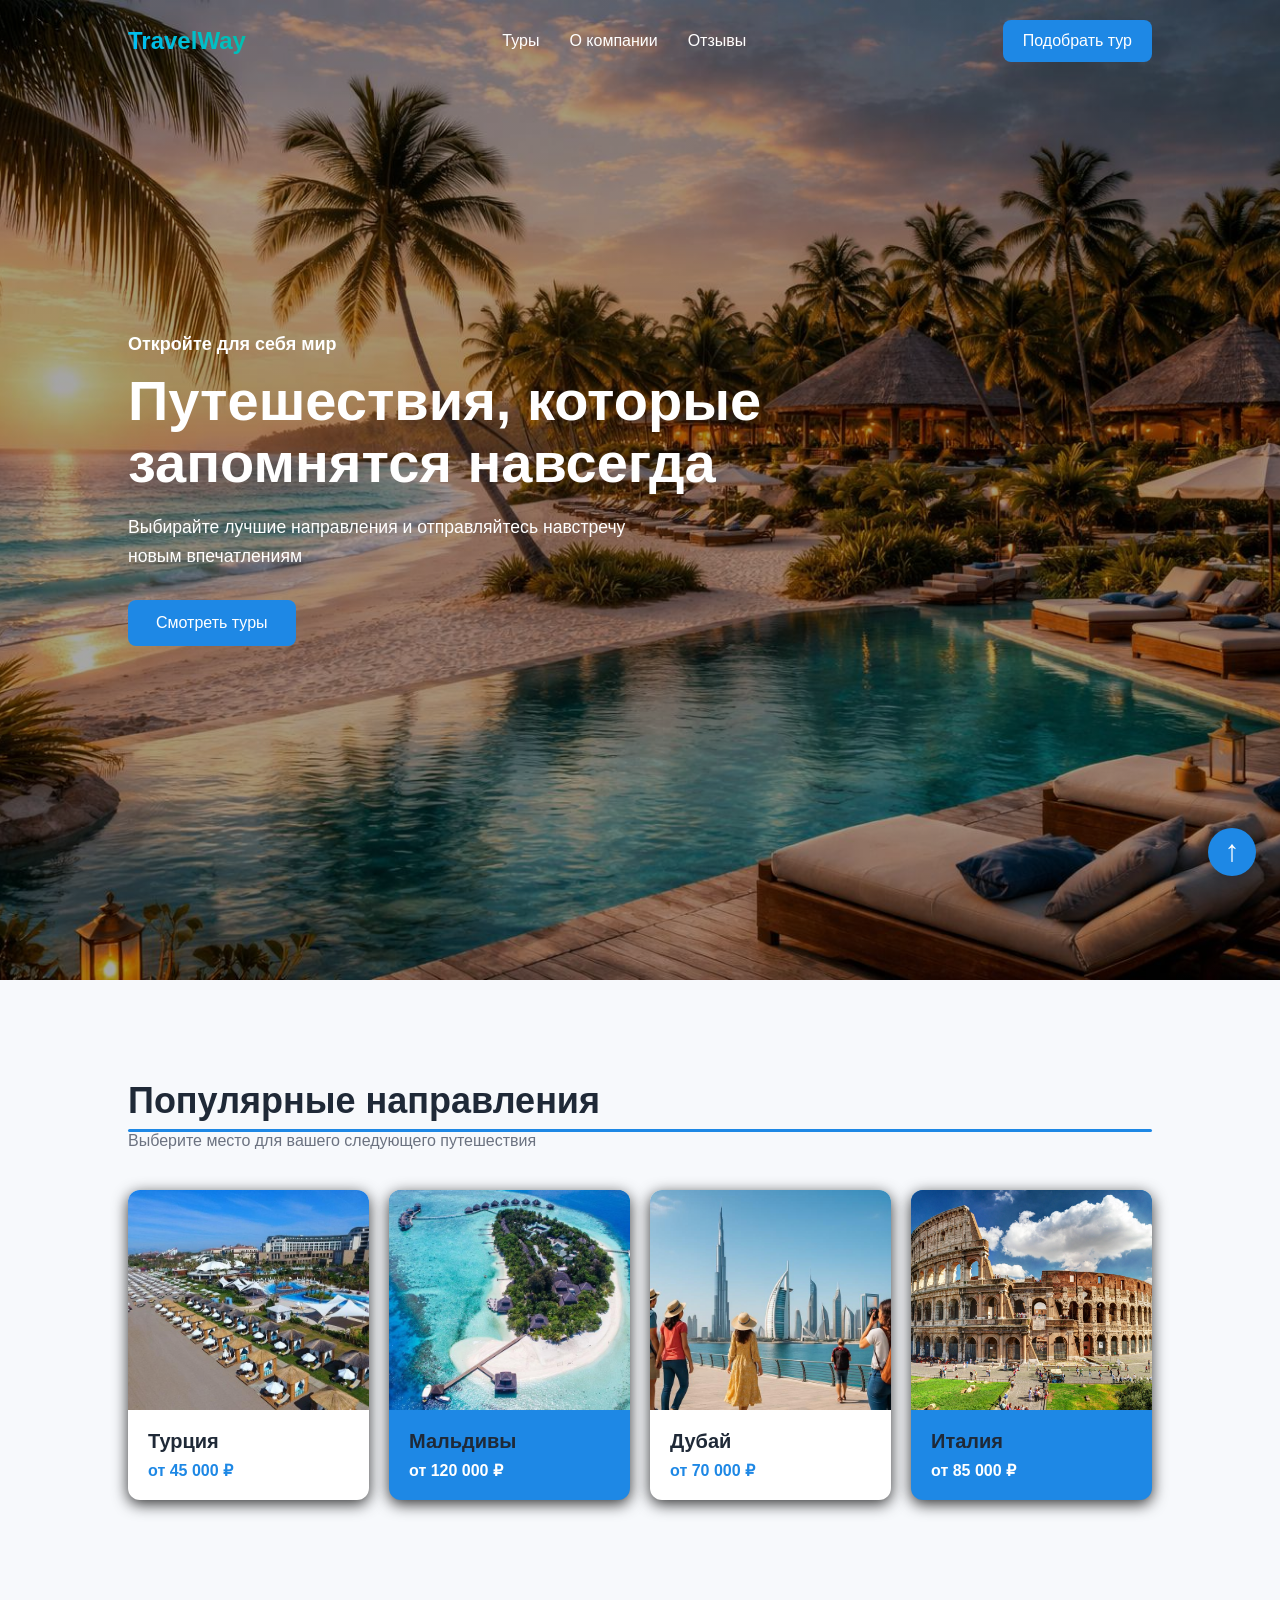
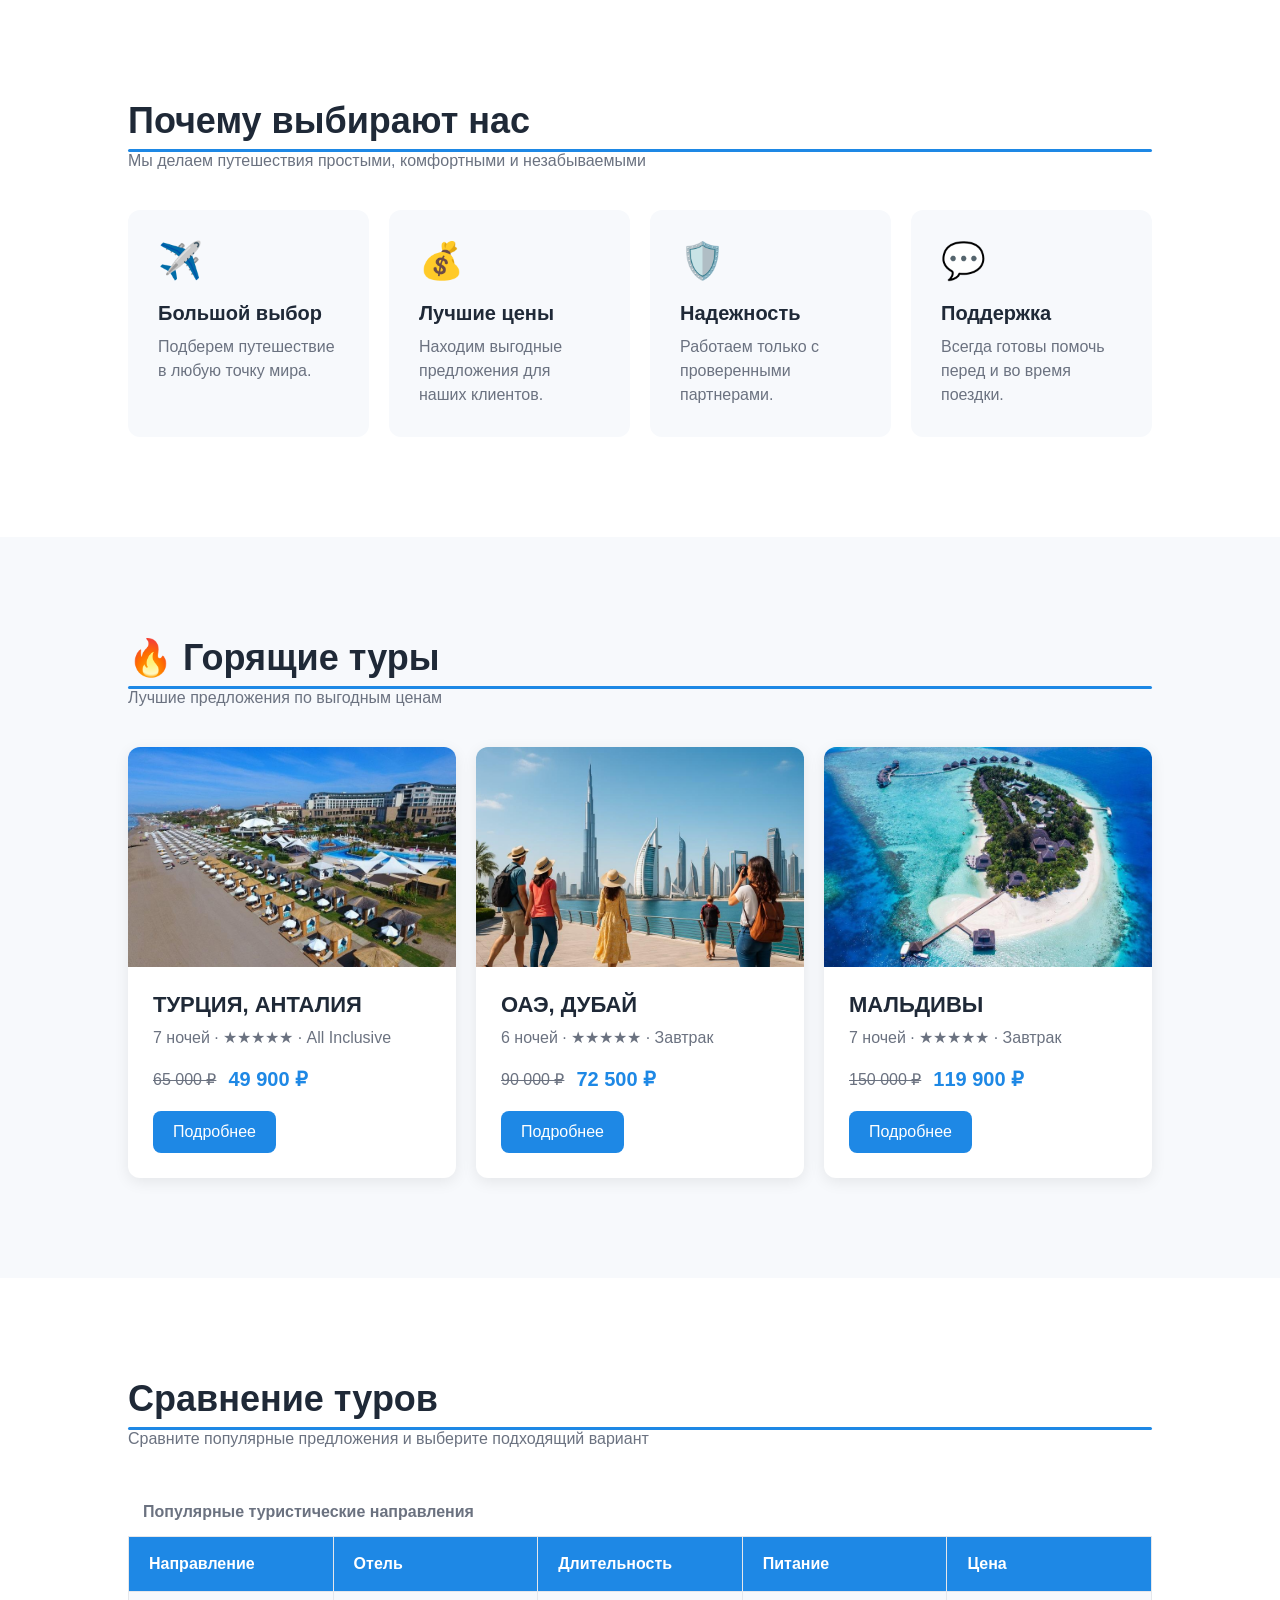
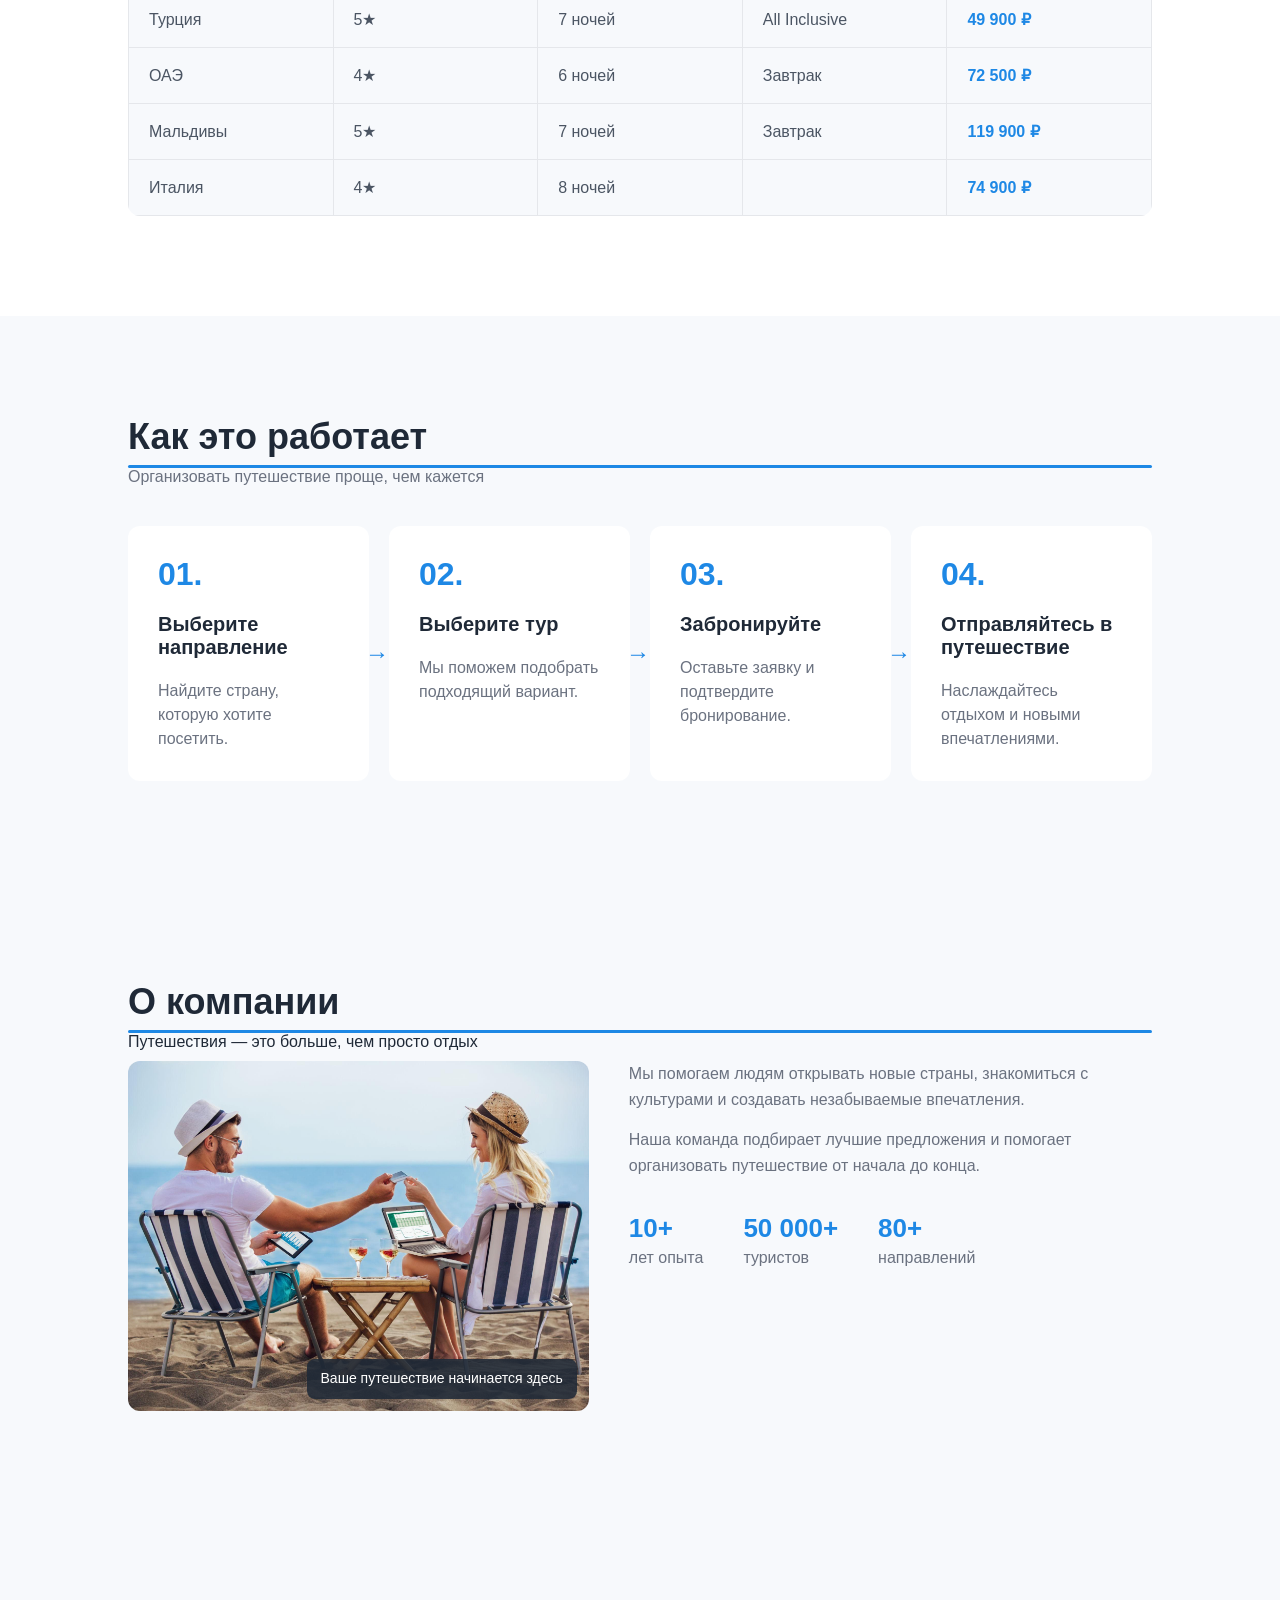
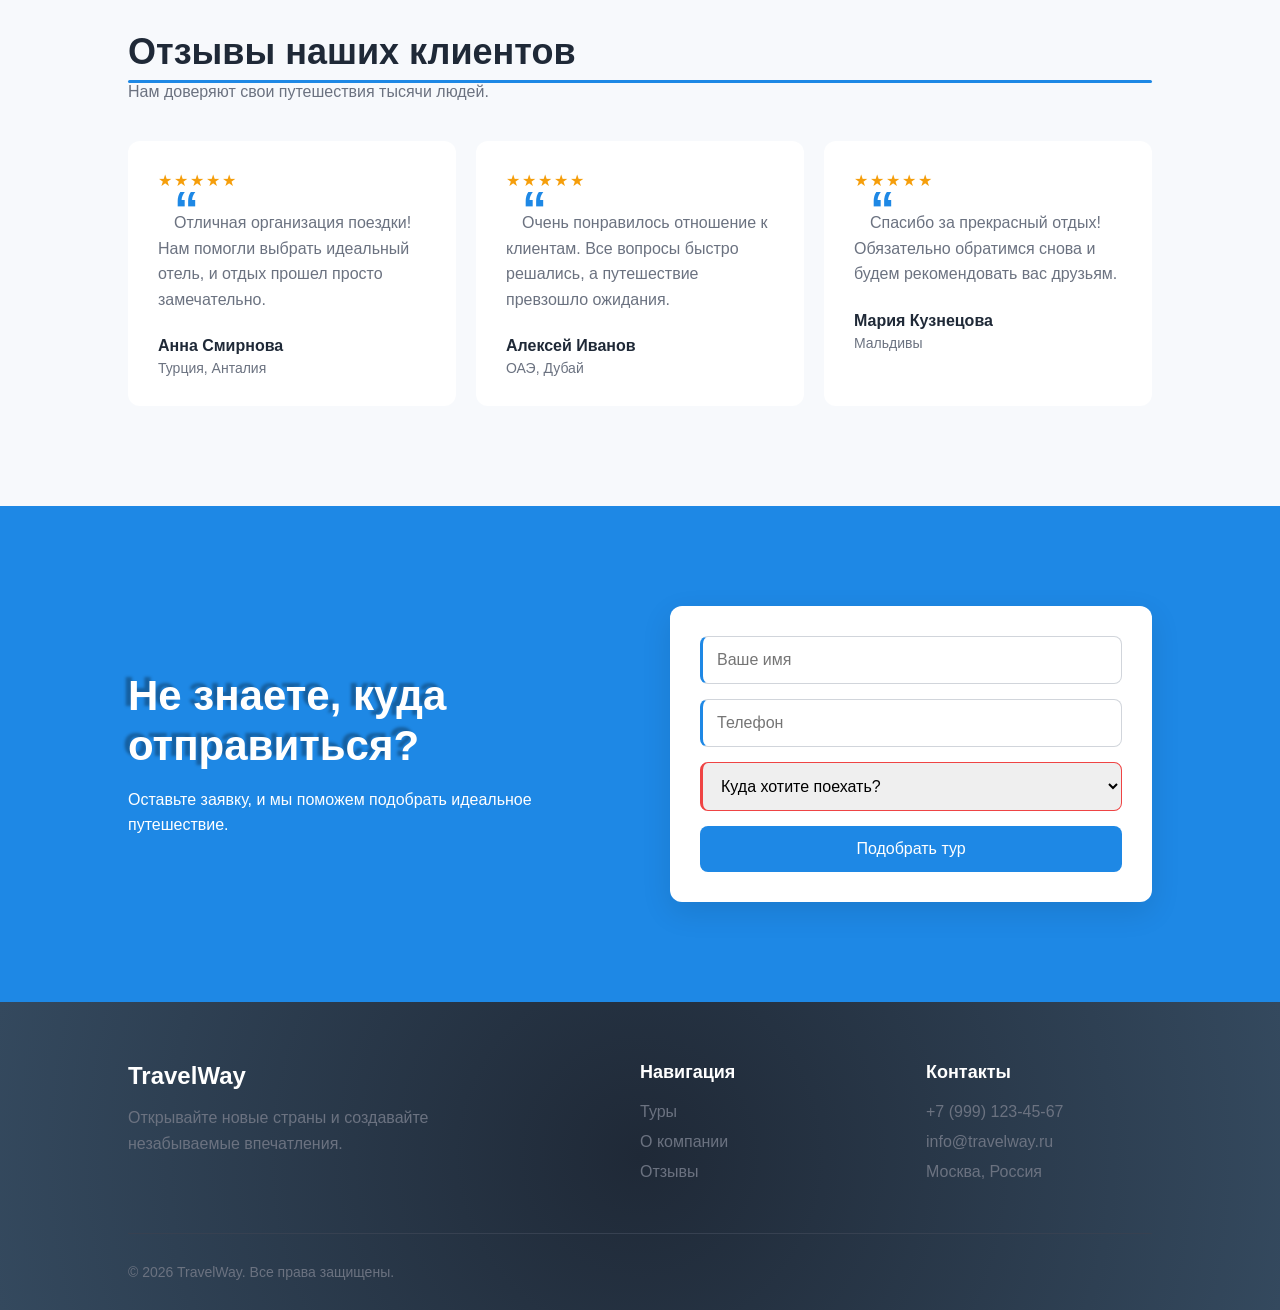
==== commit 5653b07c: "lr4" ====
--- a/index.html
+++ b/index.html
@@ -16,6 +16,7 @@
         <link rel="stylesheet" href="css/reviews_styles.css" />
         <link rel="stylesheet" href="css/app_styles.css" />
         <link rel="stylesheet" href="css/footer_styles.css" />
+        <link rel="stylesheet" href="css/layout_styles.css" />
         <title>Travel Way</title>
     </head>
     <body>
@@ -40,7 +41,7 @@
                 <h1 class="hero__title">Путешествия, которые запомнятся навсегда</h1>
 
                 <p class="hero__description">
-                    Выбирайте лучшие направления и отправляйтесь навстречу новым впечатлениям.
+                    Выбирайте лучшие направления и отправляйтесь навстречу новым впечатлениям
                 </p>
 
                 <a href="#tours" class="hero__button"> Смотреть туры </a>
@@ -97,7 +98,7 @@
             <div class="advantages__container">
                 <h2 class="advantages__title">Почему выбирают нас</h2>
 
-                <p class="advantages__description">Мы делаем путешествия простыми, комфортными и незабываемыми.</p>
+                <p class="advantages__description">Мы делаем путешествия простыми, комфортными и незабываемыми</p>
 
                 <div class="advantages__list">
                     <article class="advantage-card">
@@ -139,7 +140,7 @@
             <div class="hot-tours__container">
                 <h2 class="hot-tours__title">🔥 Горящие туры</h2>
 
-                <p class="hot-tours__description">Лучшие предложения по выгодным ценам.</p>
+                <p class="hot-tours__description">Лучшие предложения по выгодным ценам</p>
 
                 <div class="hot-tours__list">
                     <article class="tour-card">
@@ -203,7 +204,7 @@
             <div class="tour-table__container">
                 <h2 class="tour-table__title">Сравнение туров</h2>
 
-                <p class="tour-table__description">Сравните популярные предложения и выберите подходящий вариант.</p>
+                <p class="tour-table__description">Сравните популярные предложения и выберите подходящий вариант</p>
 
                 <div class="tour-table__wrapper">
                     <table class="tour-table__table">
@@ -263,7 +264,7 @@
             <div class="how-it-works__container">
                 <h2 class="how-it-works__title">Как это работает</h2>
 
-                <p class="how-it-works__description">Организовать путешествие проще, чем кажется.</p>
+                <p class="how-it-works__description">Организовать путешествие проще, чем кажется</p>
 
                 <ol class="how-it-works__list">
                     <li class="step-card">
@@ -293,20 +294,21 @@
             <div class="about__container">
                 <div class="about__content">
                     
-                    <h2 class="about__title">Путешествия — это больше, чем просто отдых</h2>
-
-                    <p class="about__subtitle">О компании</p>
+                    <h2 class="about__title">О компании</h2>
+
+                    <p class="about__subtitle">Путешествия — это больше, чем просто отдых</p>
                     
-                    <img class="about__image" src="images/img3.jpg" alt="Путешественники" />
+                    <div class="about__image-wrapper">
+                        <img class="about__image" src="images/img3.jpg" alt="Путешественники" />
+                        <span class="about__image-label">Ваше путешествие начинается здесь</span>
+                    </div>
 
                     <p class="about__description">
-                        Мы помогаем людям открывать новые страны, знакомиться с культурами и создавать незабываемые
-                        впечатления.
+                        Мы помогаем людям открывать новые страны, знакомиться с культурами и создавать незабываемые впечатления.
                     </p>
 
                     <p class="about__description">
-                        Наша команда подбирает лучшие предложения и помогает организовать путешествие от начала до
-                        конца.
+                        Наша команда подбирает лучшие предложения и помогает организовать путешествие от начала до конца.
                     </p>
 
                     <div class="about__statistics">
@@ -463,5 +465,7 @@
                 </div>
             </div>
         </footer>
+
+        <a class="back-to-top" href="#" aria-label="Вернуться в начало страницы" title="Наверх">↑</a>
     </body>
 </html>
--- a/css/about_styles.css
+++ b/css/about_styles.css
@@ -12,27 +12,46 @@
     overflow: auto;
 }
 
+.about__title {
+    margin-bottom: 10px;
+    font-size: 36px;
+}
+
 .about__subtitle {
     margin-bottom: 10px;
-    color: var(--primaryColor);
+    color: var(--subtitleColor);
 }
 
-.about__title {
-    margin-bottom: 20px;
-    font-size: 42px;
-    line-height: 1.2;
+.about__image-wrapper {
+    /* Плавающий внешний блок: текст обтекает изображение справа. */
+    float: left;
+    position: relative;
+    display: block;
+    width: 45%;
+    margin: 0 40px 20px 0;
 }
 
 .about__image {
-    float: left;
-
-    width: 45%;
+    display: block;
+    width: 100%;
     height: 350px;
-
-    margin: 0 40px 20px 0;
-
     border-radius: 12px;
     object-fit: cover;
+}
+
+/* Вложенный блок позиционируется относительно .about__image-wrapper. */
+.about__image-label {
+    position: absolute;
+    right: 12px;
+    bottom: 12px;
+    display: inline-block;
+    max-width: calc(100% - 24px);
+    padding: 10px 14px;
+    border-radius: 8px;
+    background: rgba(31, 41, 55, 0.88);
+    color: #ffffff;
+    font-size: 14px;
+    line-height: 1.4;
 }
 
 .about__description {
@@ -64,12 +83,9 @@
 }
 
 @media (max-width: 700px) {
-    .about__image {
+    .about__image-wrapper {
         float: none;
-
         width: 100%;
-        height: 350px;
-
         margin: 0 0 30px;
     }
 }
--- a/css/layout_styles.css
+++ b/css/layout_styles.css
@@ -0,0 +1,39 @@
+.back-to-top {
+    position: fixed;
+    right: 24px;
+    bottom: 24px;
+    z-index: 100;
+    display: block;
+    width: 48px;
+    height: 48px;
+    border-radius: 50%;
+    background-color: var(--primaryColor);
+    color: #ffffff;
+    font-size: 30px;
+    font-weight: 700;
+    line-height: 46px;
+    text-align: center;
+    box-shadow: 0 4px 14px rgba(0, 0, 0, 0.22);
+    transition: background-color 0.2s, transform 0.2s;
+}
+
+.back-to-top:hover {
+    background-color: var(--hoverColor);
+    transform: translateY(-3px);
+}
+
+.back-to-top:focus-visible {
+    outline: 3px solid var(--accentColor);
+    outline-offset: 3px;
+}
+
+@media (max-width: 500px) {
+    .back-to-top {
+        right: 16px;
+        bottom: 16px;
+        width: 42px;
+        height: 42px;
+        font-size: 26px;
+        line-height: 40px;
+    }
+}
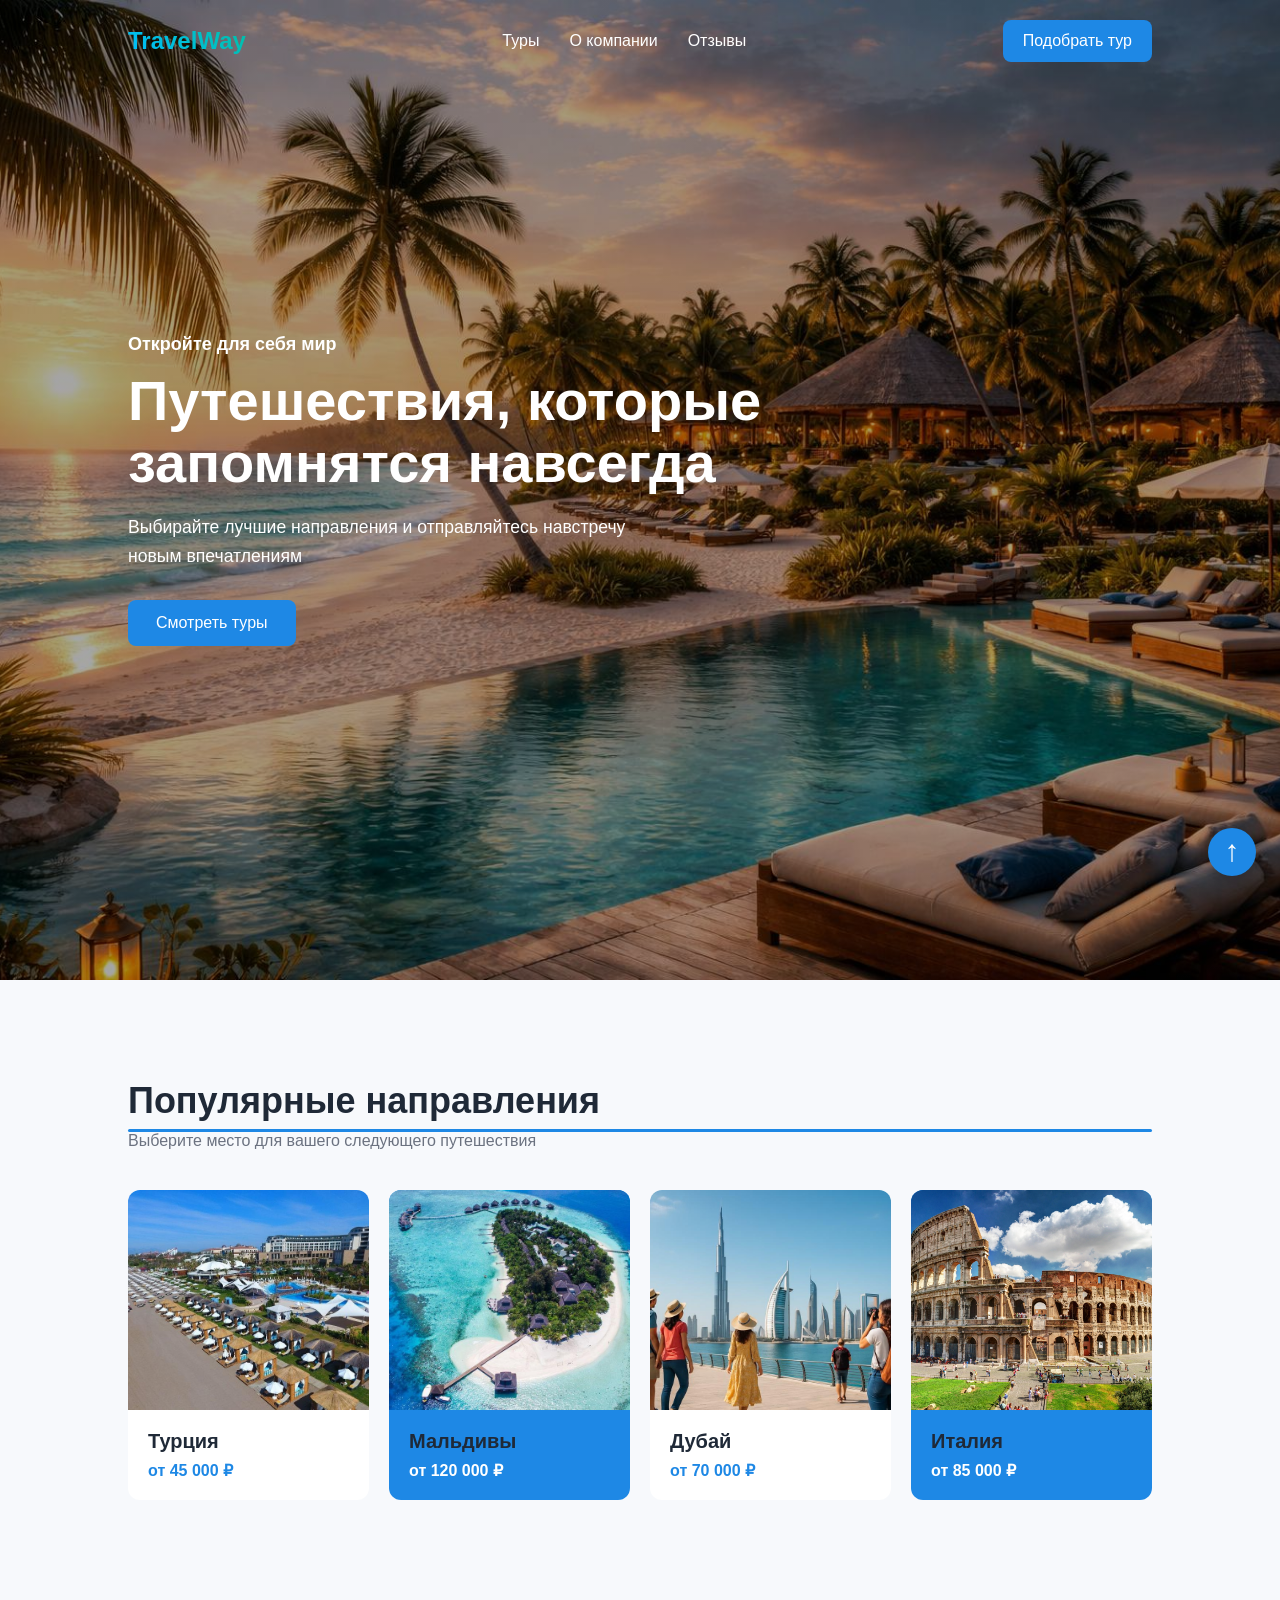
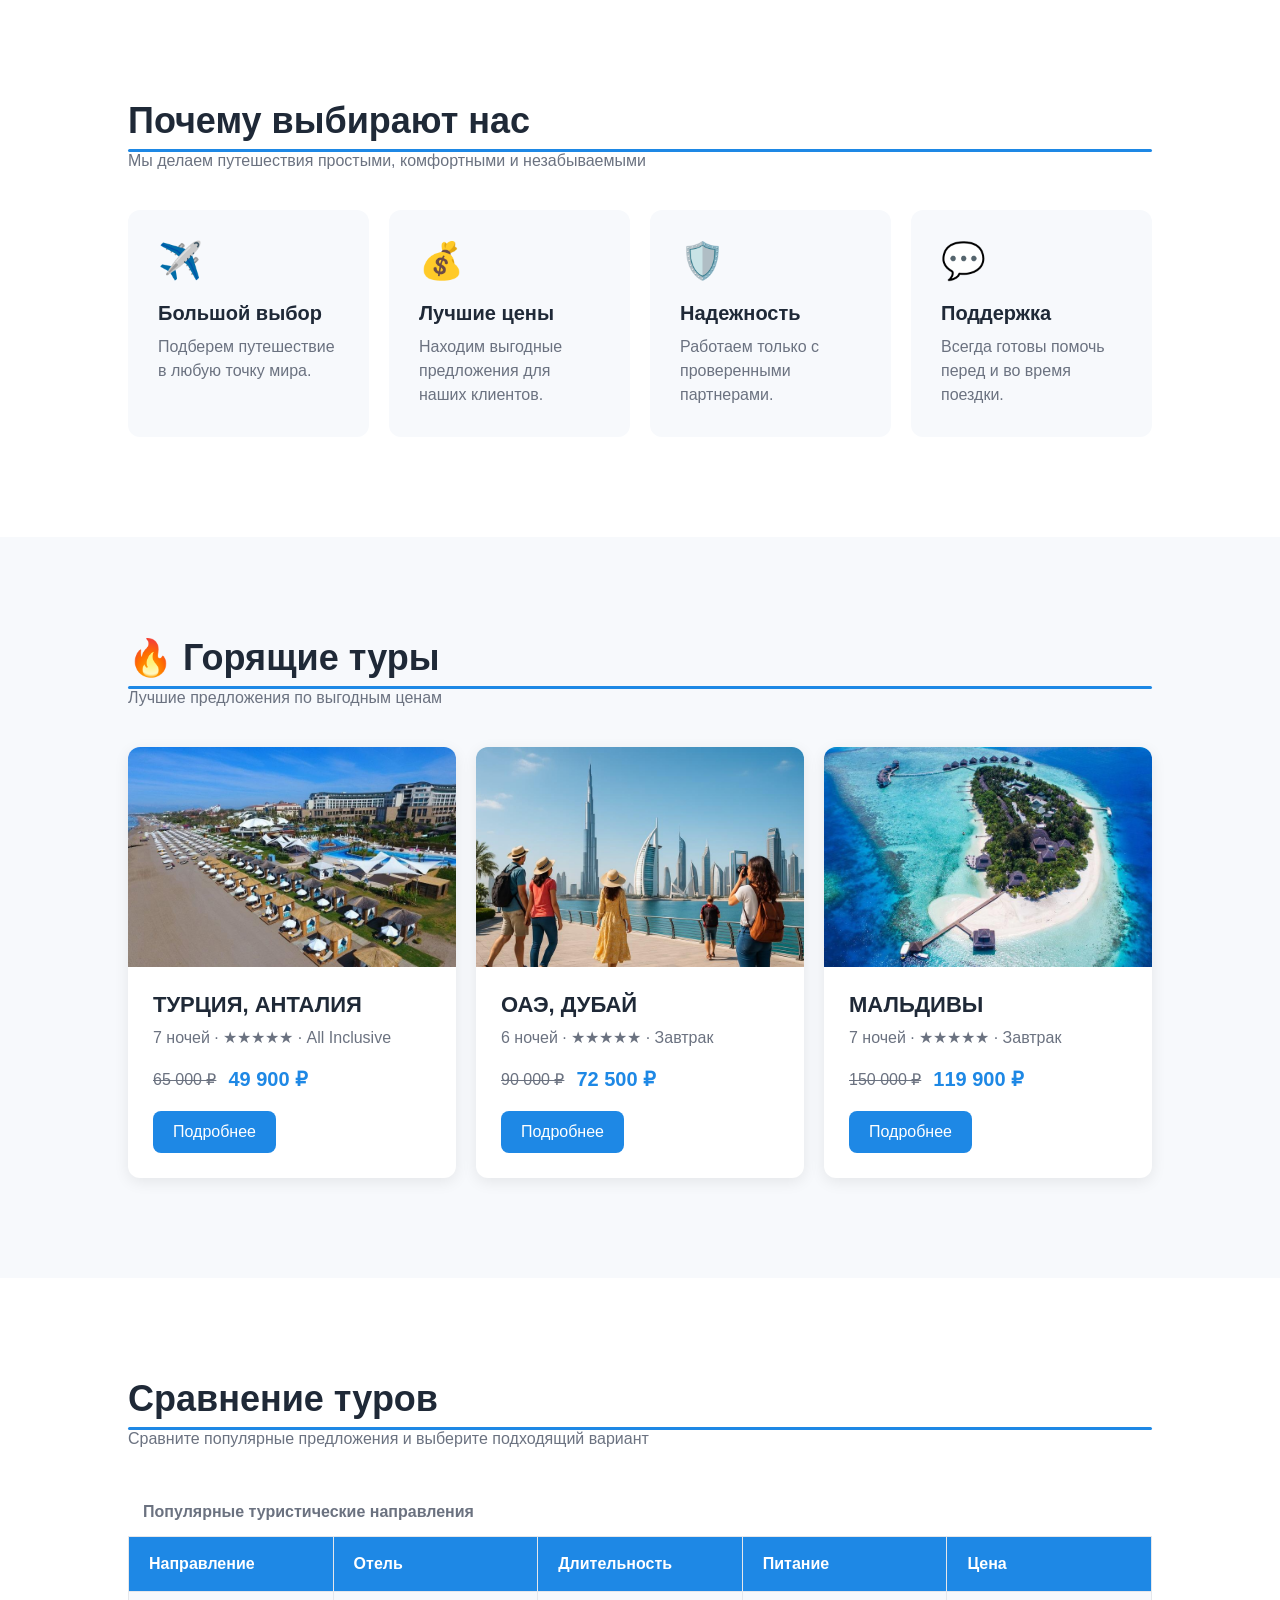
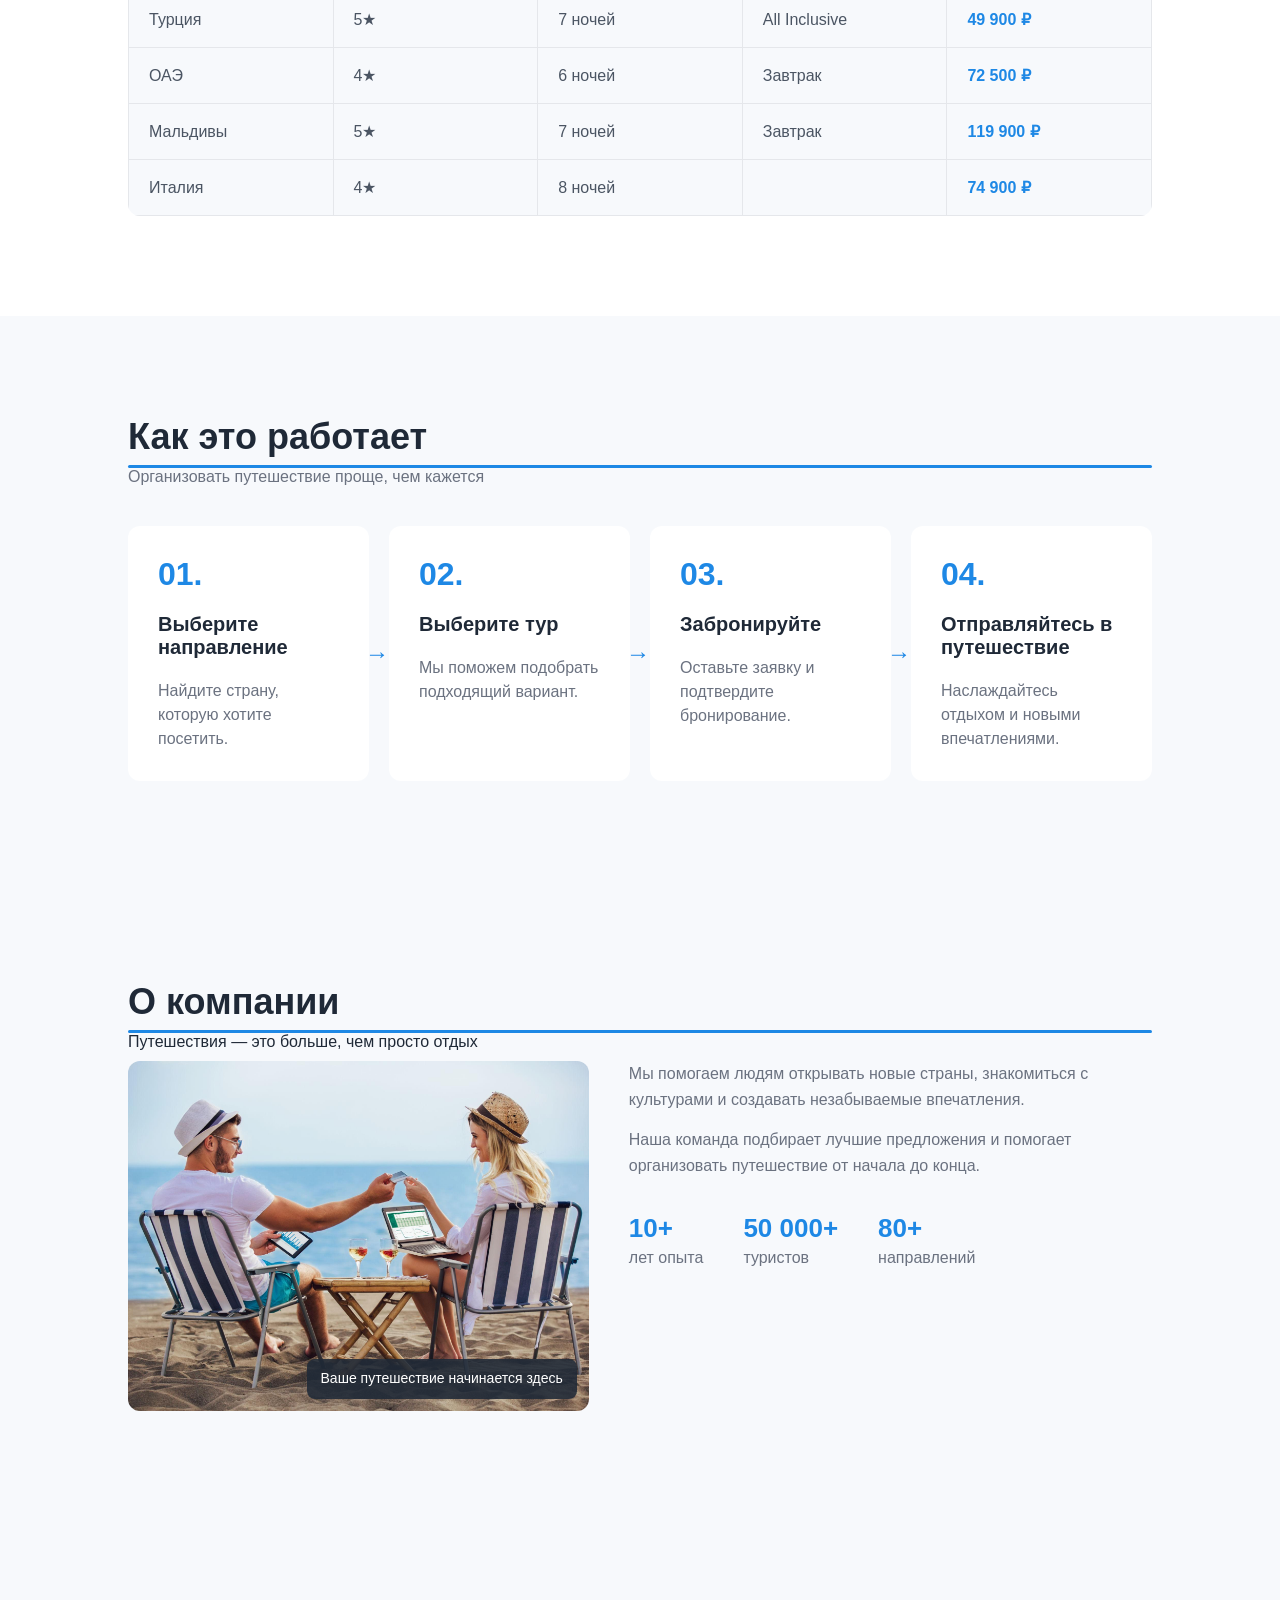
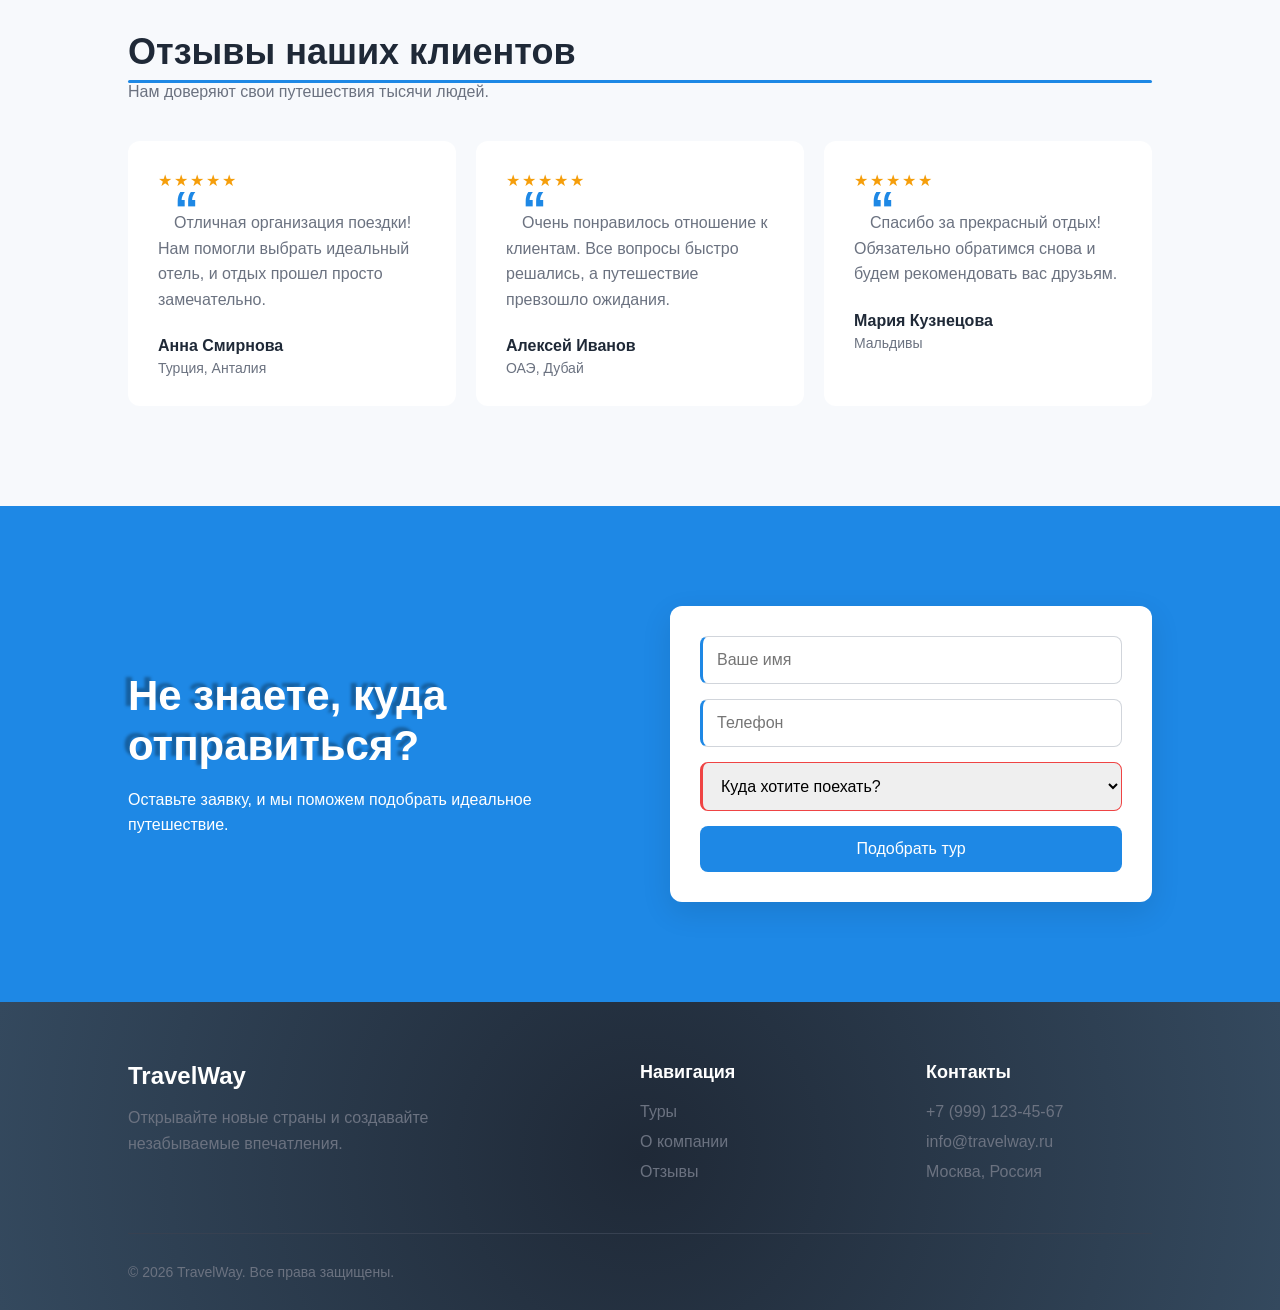
==== commit 847962cf: "lr5" ====
--- a/index.html
+++ b/index.html
@@ -17,6 +17,7 @@
         <link rel="stylesheet" href="css/app_styles.css" />
         <link rel="stylesheet" href="css/footer_styles.css" />
         <link rel="stylesheet" href="css/layout_styles.css" />
+        <link rel="stylesheet" href="css/animations.css" />
         <title>Travel Way</title>
     </head>
     <body>
--- a/css/header_styles.css
+++ b/css/header_styles.css
@@ -63,13 +63,8 @@
 .header__button {
     padding: 12px 20px;
     border-radius: 8px;
-    background-color: var(--primaryColor);
     color: #ffffff;
     text-decoration: none;
-}
-
-.header__button:hover {
-    background-color: var(--hoverColor);
 }
 
 @media (max-width: 700px) {
--- a/css/hero_styles.css
+++ b/css/hero_styles.css
@@ -44,11 +44,6 @@
     display: inline-block;
     padding: 14px 28px;
     border-radius: 8px;
-    background-color: var(--primaryColor);
     color: #ffffff;
     text-decoration: none;
-}
-
-.hero__button:hover {
-    background-color: var(--hoverColor);
 }
--- a/css/destinations_styles.css
+++ b/css/destinations_styles.css
@@ -28,7 +28,6 @@
     overflow: hidden;
     border-radius: 12px;
     background-color: #ffffff;
-    box-shadow: 0 4px 15px rgba(0, 0, 0, 0.8);
 }
 
 .destination-card:nth-child(even) {
--- a/css/hot-tours_styles.css
+++ b/css/hot-tours_styles.css
@@ -75,13 +75,8 @@
     display: inline-block;
     padding: 12px 20px;
     border-radius: 8px;
-    background-color: var(--primaryColor);
     color: #ffffff;
     text-decoration: none;
-}
-
-.tour-card__button:hover {
-    background-color: var(--hoverColor);
 }
 
 @media (max-width: 900px) {
--- a/css/app_styles.css
+++ b/css/app_styles.css
@@ -83,23 +83,9 @@
     padding: 14px;
     border: none;
     border-radius: 8px;
-    background-color: var(--primaryColor);
     color: #ffffff;
     font: inherit;
     cursor: pointer;
-    transition: background-color 0.2s, transform 0.2s;
-}
-
-.application__button:hover {
-    background-color: var(--hoverColor);
-}
-
-.application__button:active {
-    transform: scale(0.98);
-}
-
-.application__button:focus {
-    outline: 3px solid rgba(30, 136, 229, 0.3);
 }
 
 /* Адаптивность */
--- a/css/animations.css
+++ b/css/animations.css
@@ -0,0 +1,161 @@
+/* Появление элемента снизу вверх */
+@keyframes fadeInUp {
+    from {
+        opacity: 0;
+        transform: translateY(30px);
+    }
+
+    to {
+        opacity: 1;
+        transform: translateY(0);
+    }
+}
+
+/* Появление элемента сверху вниз */
+@keyframes fadeInDown {
+    from {
+        opacity: 0;
+        transform: translateY(-30px);
+    }
+
+    to {
+        opacity: 1;
+        transform: translateY(0);
+    }
+}
+
+/* Плавное появление */
+@keyframes fadeIn {
+    from {
+        opacity: 0;
+    }
+
+    to {
+        opacity: 1;
+    }
+}
+
+/* Плавающее движение */
+@keyframes float {
+    0%, 100% {
+        transform: translateY(0);
+    }
+
+    50% {
+        transform: translateY(-8px);
+    }
+}
+
+/* Главный экран */
+.hero__subtitle {
+    animation: fadeInUp 0.8s ease both;
+}
+
+.hero__title {
+    animation: fadeInUp 0.8s ease 0.2s both;
+}
+
+.hero__description {
+    animation: fadeInUp 0.8s ease 0.4s both;
+}
+
+.hero__button {
+    animation: fadeInUp 0.8s ease 0.6s backwards;
+}
+
+/* Шапка сайта */
+.header__logo {
+    animation: fadeIn 0.8s ease both;
+}
+
+.header__nav {
+    animation: fadeInDown 0.8s ease 0.2s both;
+}
+
+.header__button {
+    animation: fadeIn 0.8s ease 0.4s both;
+}
+
+/* Карточки популярный направлений */
+.destination-card {
+    transition: transform 0.3s ease, box-shadow 0.3s ease;
+}
+
+.destination-card:hover {
+    transform: translateY(-8px);
+    box-shadow: 0 8px 20px rgba(0, 0, 0, 0.1);
+}
+
+.destination-card__image {
+    transition: transform 0.5s ease;
+}
+
+.destination-card:hover .destination-card__image {
+    transform: scale(1.05);
+}
+
+/* Преимущества компании */
+.advantage-card {
+    transition: transform 0.3s ease, box-shadow 0.3s ease;
+}
+
+.advantage-card:hover {
+    transform: translateY(-8px);
+    box-shadow: 0 8px 20px rgba(0, 0, 0, 0.1);
+}
+
+.advantage-card__icon {
+    animation: float 3s ease-in-out infinite;
+}
+
+/* Горящие туры */
+.tour-card {
+    transition: transform 0.3s ease, box-shadow 0.3s ease;
+}
+
+.tour-card:hover {
+    transform: translateY(-8px);
+    box-shadow: 0 8px 20px rgba(0, 0, 0, 0.1);
+}
+
+.tour-card__image {
+    transition: transform 0.5s ease;
+}
+
+.tour-card:hover .tour-card__image {
+    transform: scale(1.05);
+}
+
+/* Отзывы клиентов */
+.review-card {
+    transition: transform 0.3s ease, box-shadow 0.3s ease;
+}
+
+.review-card:hover {
+    transform: translateY(-6px);
+    box-shadow: 0 8px 20px rgba(0, 0, 0, 0.1);
+}
+
+/* Кнопки */
+.hero__button,
+.header__button,
+.tour-card__button,
+.application__button {
+    background-color: var(--primaryColor);
+    transition: transform 0.25s ease, background-color 0.25s ease;
+}
+
+.hero__button:hover,
+.header__button:hover,
+.tour-card__button:hover,
+.application__button:hover {
+    background-color: var(--hoverColor);
+    transform: translateY(-3px);
+}
+
+.hero__button:active,
+.header__button:active,
+.tour-card__button:active,
+.application__button:active {
+    transform: scale(0.97);
+}
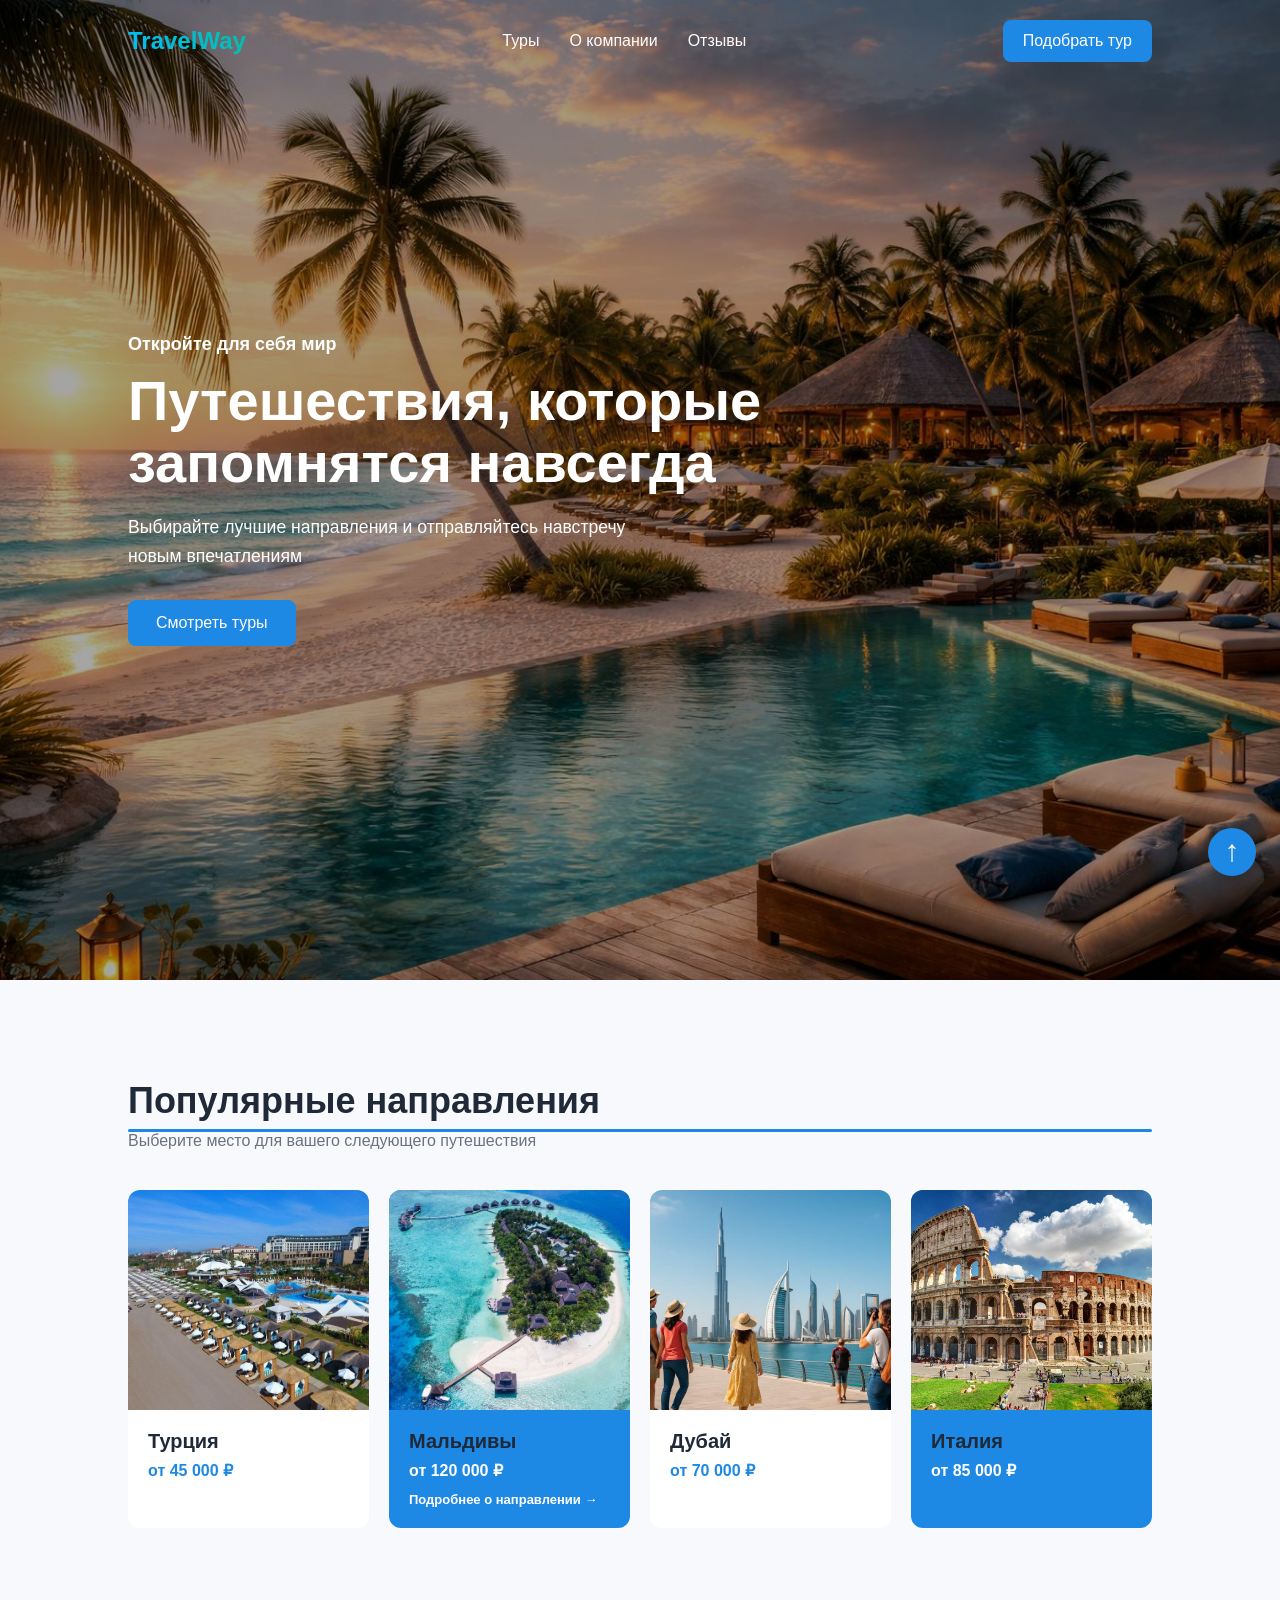
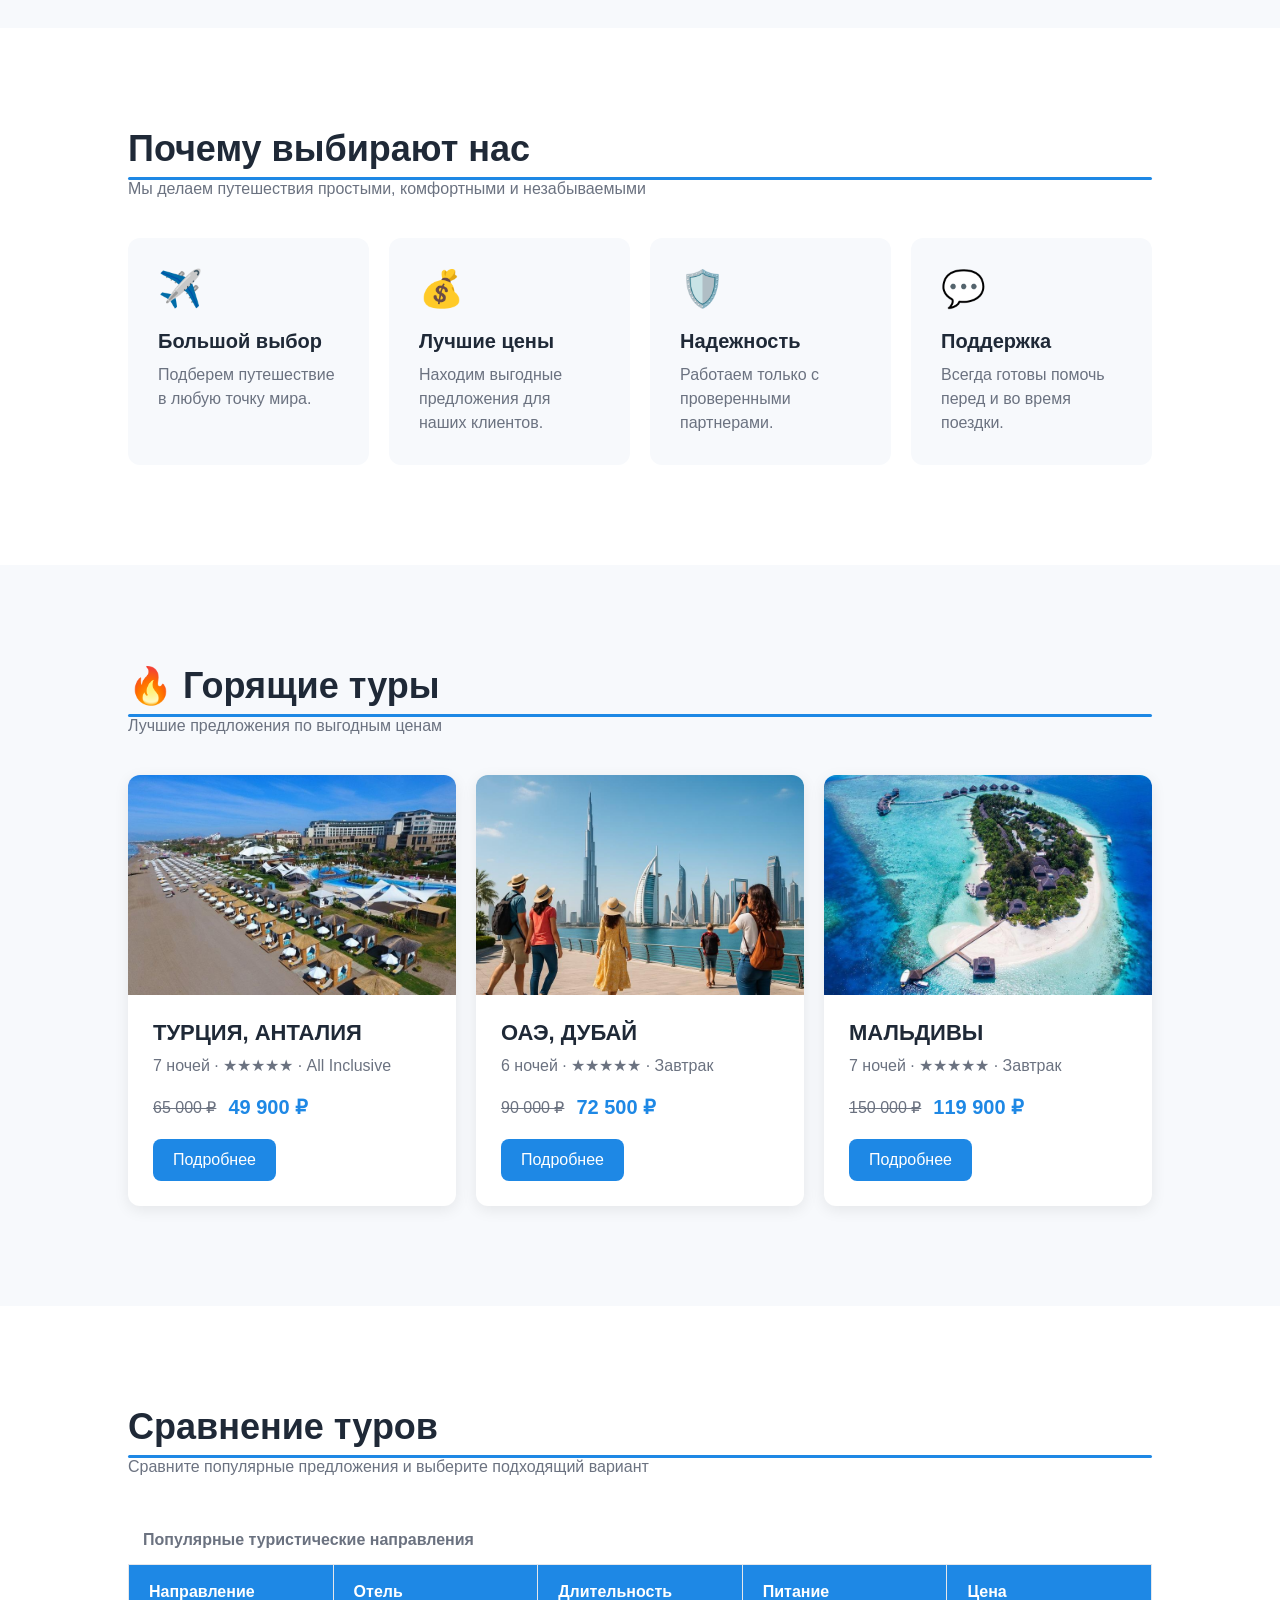
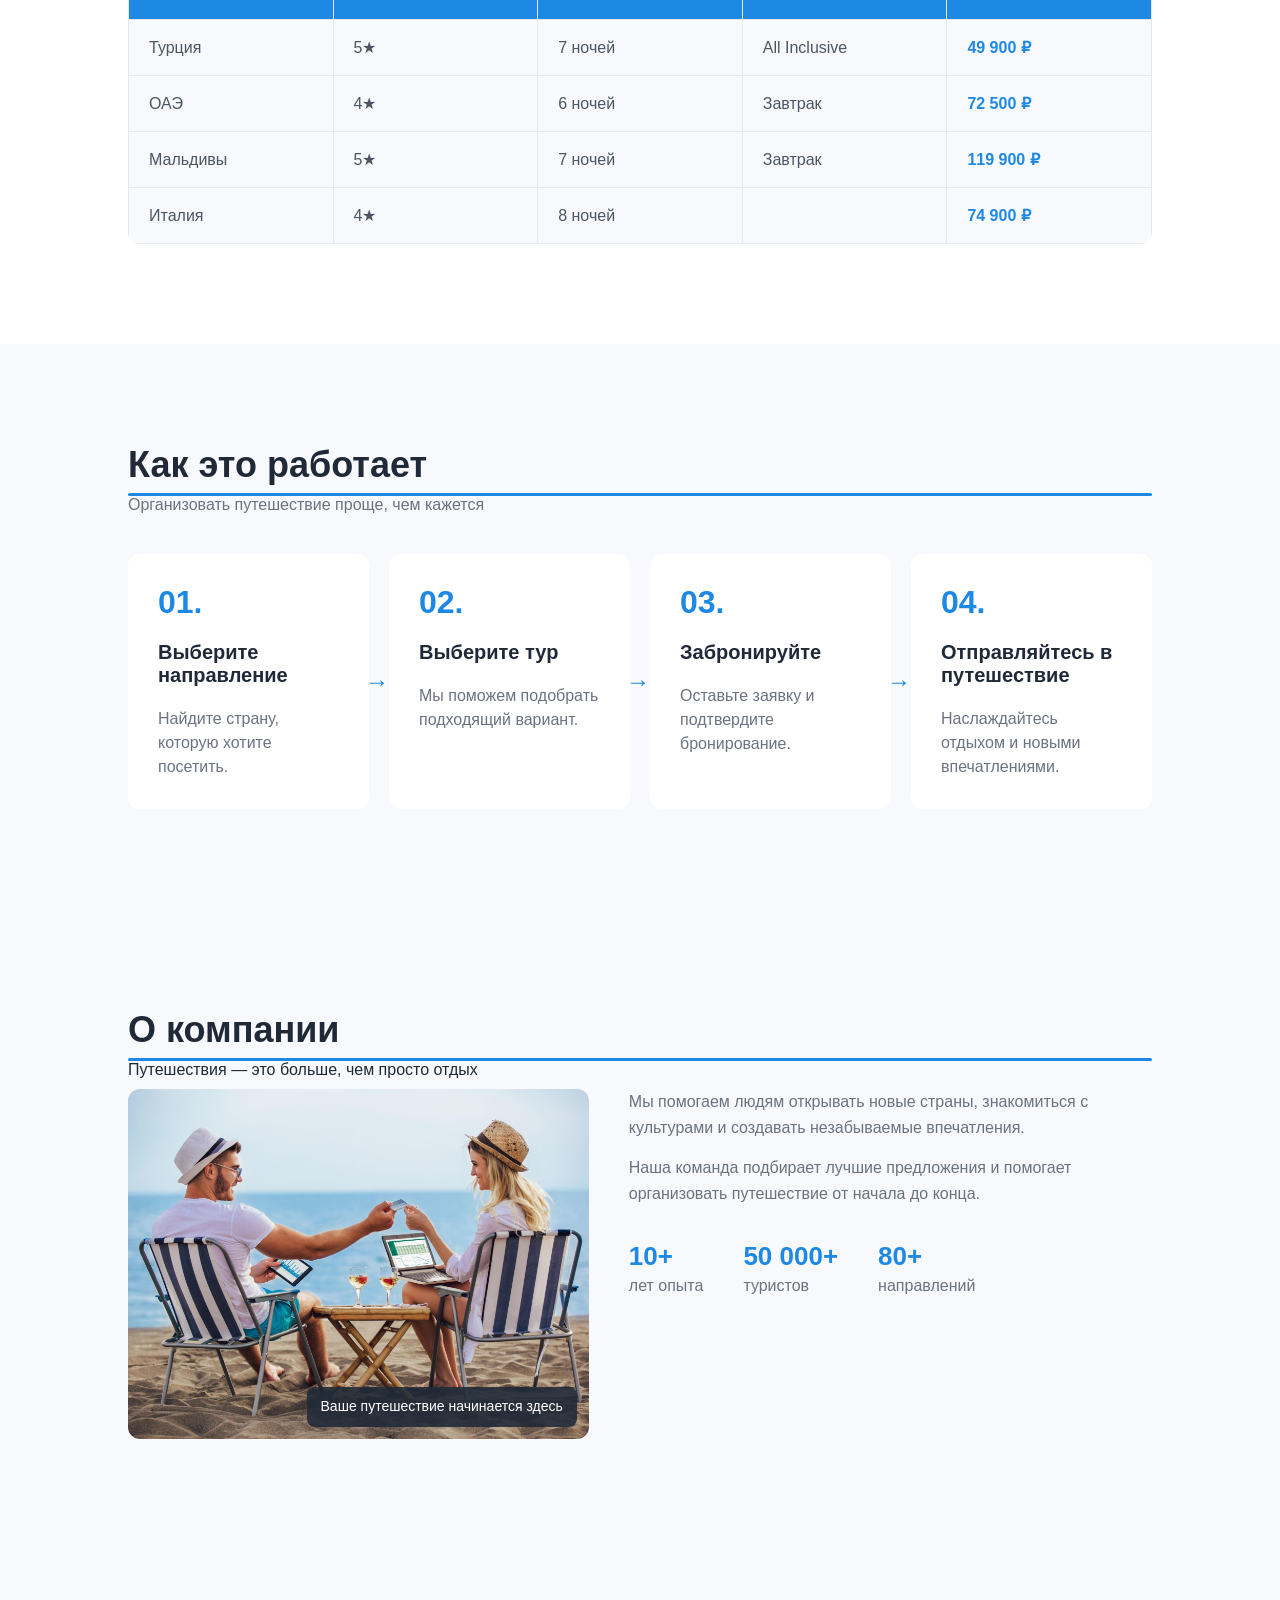
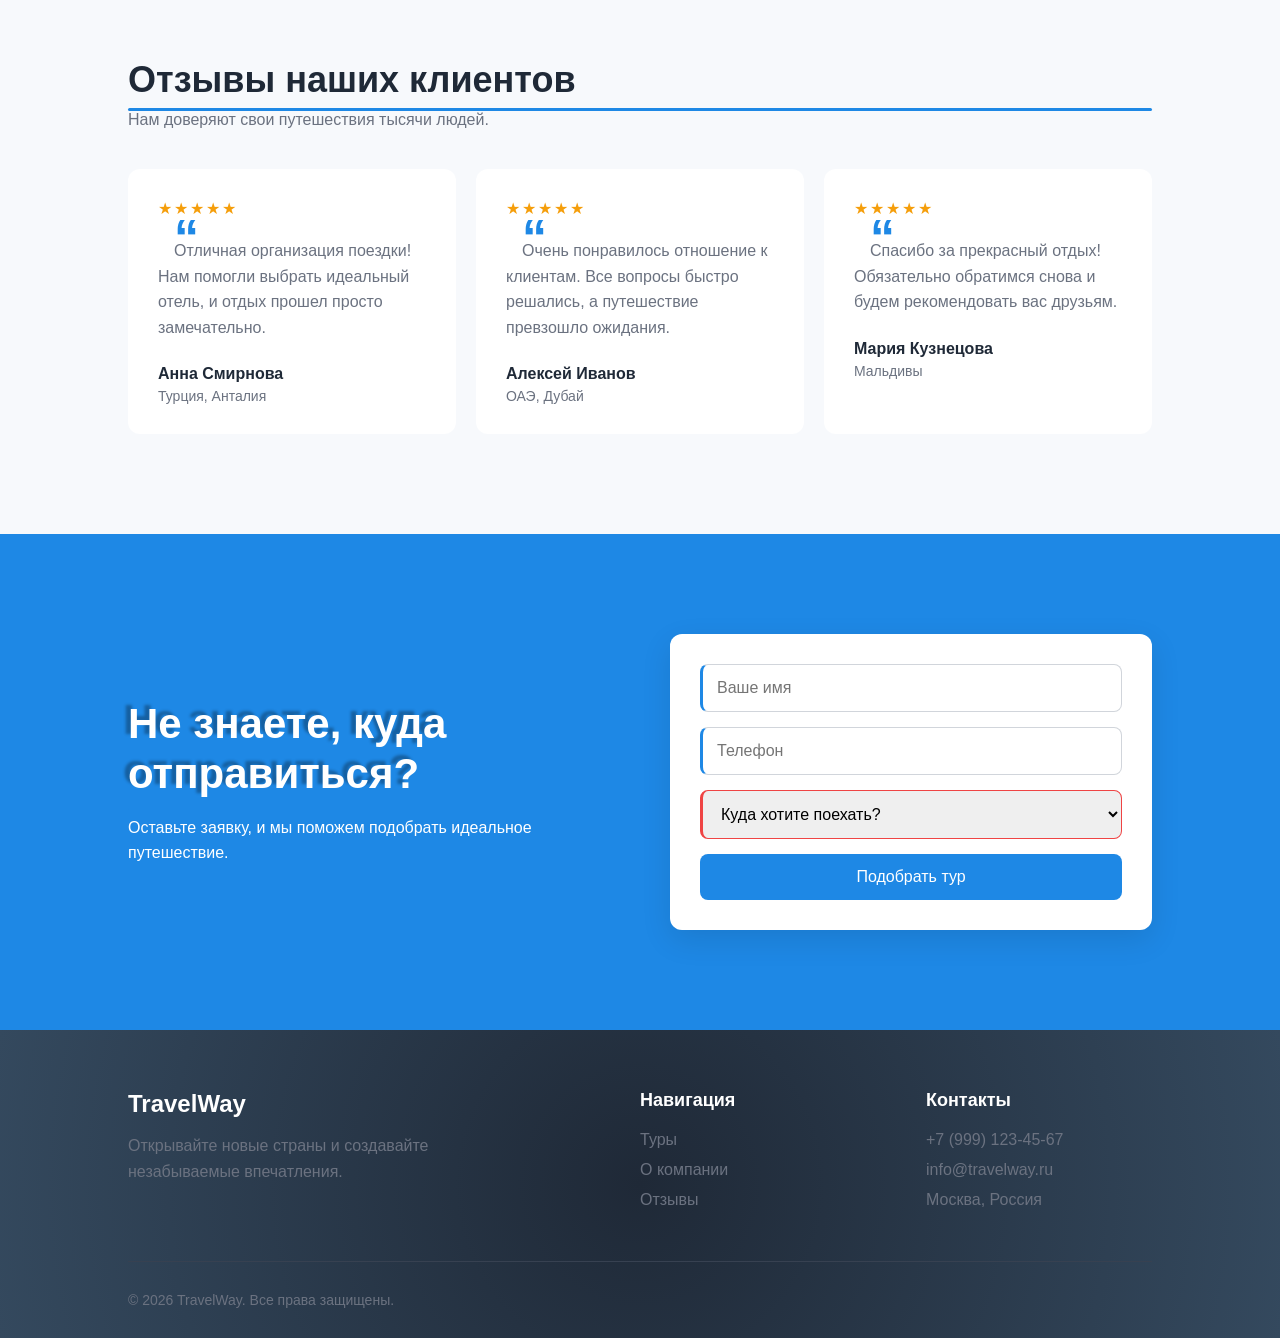
==== commit 11a288aa: "lr7" ====
--- a/index.html
+++ b/index.html
@@ -65,14 +65,15 @@
                         </div>
                     </article>
 
-                    <article class="destination-card">
+                    <a class="destination-card destination-card--link" href="grid.html" aria-label="Подробнее о направлении Мальдивы">
                         <img class="destination-card__image" src="images/maldives.jpg" alt="Мальдивы" />
 
                         <div class="destination-card__content">
                             <h3 class="destination-card__title">Мальдивы</h3>
                             <p class="destination-card__price">от 120 000 ₽</p>
-                        </div>
-                    </article>
+                            <span class="destination-card__more">Подробнее о направлении →</span>
+                        </div>
+                    </a>
 
                     <article class="destination-card">
                         <img class="destination-card__image" src="images/dubai.jpg" alt="Дубай" />
@@ -104,33 +105,25 @@
                 <div class="advantages__list">
                     <article class="advantage-card">
                         <div class="advantage-card__icon">✈️</div>
-
                         <h3 class="advantage-card__title">Большой выбор</h3>
-
                         <p class="advantage-card__description">Подберем путешествие в любую точку мира.</p>
                     </article>
 
                     <article class="advantage-card">
                         <div class="advantage-card__icon">💰</div>
-
                         <h3 class="advantage-card__title">Лучшие цены</h3>
-
                         <p class="advantage-card__description">Находим выгодные предложения для наших клиентов.</p>
                     </article>
 
                     <article class="advantage-card">
                         <div class="advantage-card__icon">🛡️</div>
-
                         <h3 class="advantage-card__title">Надежность</h3>
-
                         <p class="advantage-card__description">Работаем только с проверенными партнерами.</p>
                     </article>
 
                     <article class="advantage-card">
                         <div class="advantage-card__icon">💬</div>
-
                         <h3 class="advantage-card__title">Поддержка</h3>
-
                         <p class="advantage-card__description">Всегда готовы помочь перед и во время поездки.</p>
                     </article>
                 </div>
--- a/css/global.css
+++ b/css/global.css
@@ -8,12 +8,21 @@
     src: url('https://fonts.googleapis.com/css2?family=Inter:ital,wght@0,400;0,600;0,700;1,400&display=swap');
 }
 
+
+
+
+
 body {
     font-family: Arial, sans-serif;
     font-size: 16px;
     color: var(--textColor);
 }
 
+
+
+
+
+git
 ul {
   list-style-type: none;
   margin: 0;
--- a/css/destinations_styles.css
+++ b/css/destinations_styles.css
@@ -21,7 +21,7 @@
 .destinations__list {
     display: grid;
     grid-template-columns: repeat(4, 1fr);
-    gap: 20px;
+    grid-column-gap: 20px;
 }
 
 .destination-card {
@@ -77,4 +77,28 @@
     .destinations__title {
         font-size: 30px;
     }
-}+}
+/* Карточка Мальдив ведёт на отдельную страницу направления. */
+.destination-card--link {
+    display: block;
+    color: inherit;
+    text-decoration: none;
+    transition: transform 0.2s, box-shadow 0.2s;
+}
+
+.destination-card--link:hover {
+    transform: translateY(-5px);
+    box-shadow: 0 12px 28px rgba(31, 41, 55, 0.14);
+}
+
+.destination-card__more {
+    display: inline-block;
+    margin-top: 12px;
+    color: var(--primaryColor);
+    font-size: 13px;
+    font-weight: 700;
+}
+
+.destination-card:nth-child(even).destination-card--link .destination-card__more {
+    color: #ffffff;
+}
--- a/css/advantages_styles.css
+++ b/css/advantages_styles.css
@@ -18,12 +18,22 @@
 }
 
 .advantages__list {
-    display: grid;
-    grid-template-columns: repeat(4, 1fr);
+    display: flex;
+    flex-wrap: wrap;
     gap: 20px;
 }
 
 .advantage-card {
+    /* Определяем начальную ширину карточки */
+    flex-basis: 220px;
+
+    /* Разрешаем карточкам увеличиваться */
+    flex-grow: 1;
+
+    /* Разрешаем карточкам уменьшаться */
+    flex-shrink: 1;
+
+    box-sizing: border-box;
     padding: 30px;
     border-radius: 12px;
     background-color: var(--bgColor);
--- a/css/reviews_styles.css
+++ b/css/reviews_styles.css
@@ -59,7 +59,7 @@
 
 .review-card__author {
     display: flex;
-    flex-direction: column;
+    flex-flow: column nowrap;
 }
 
 .review-card__name {
